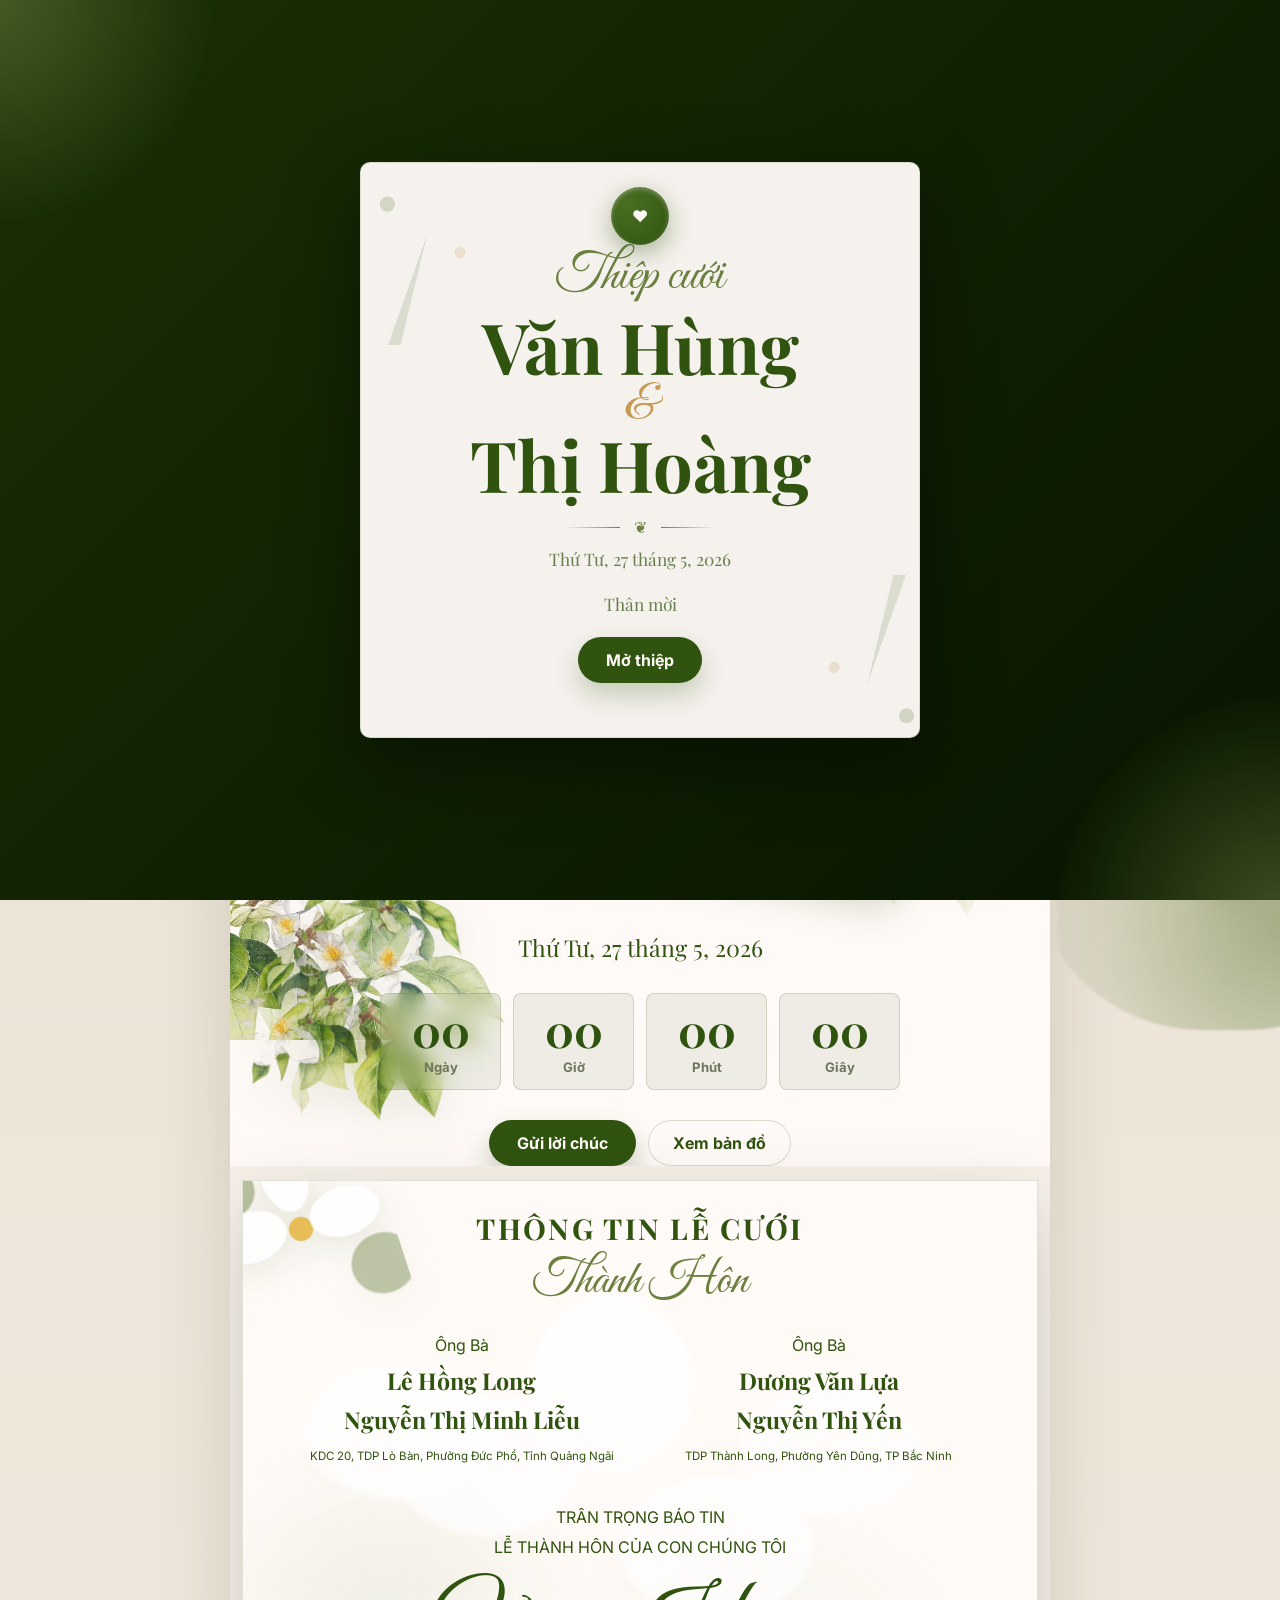
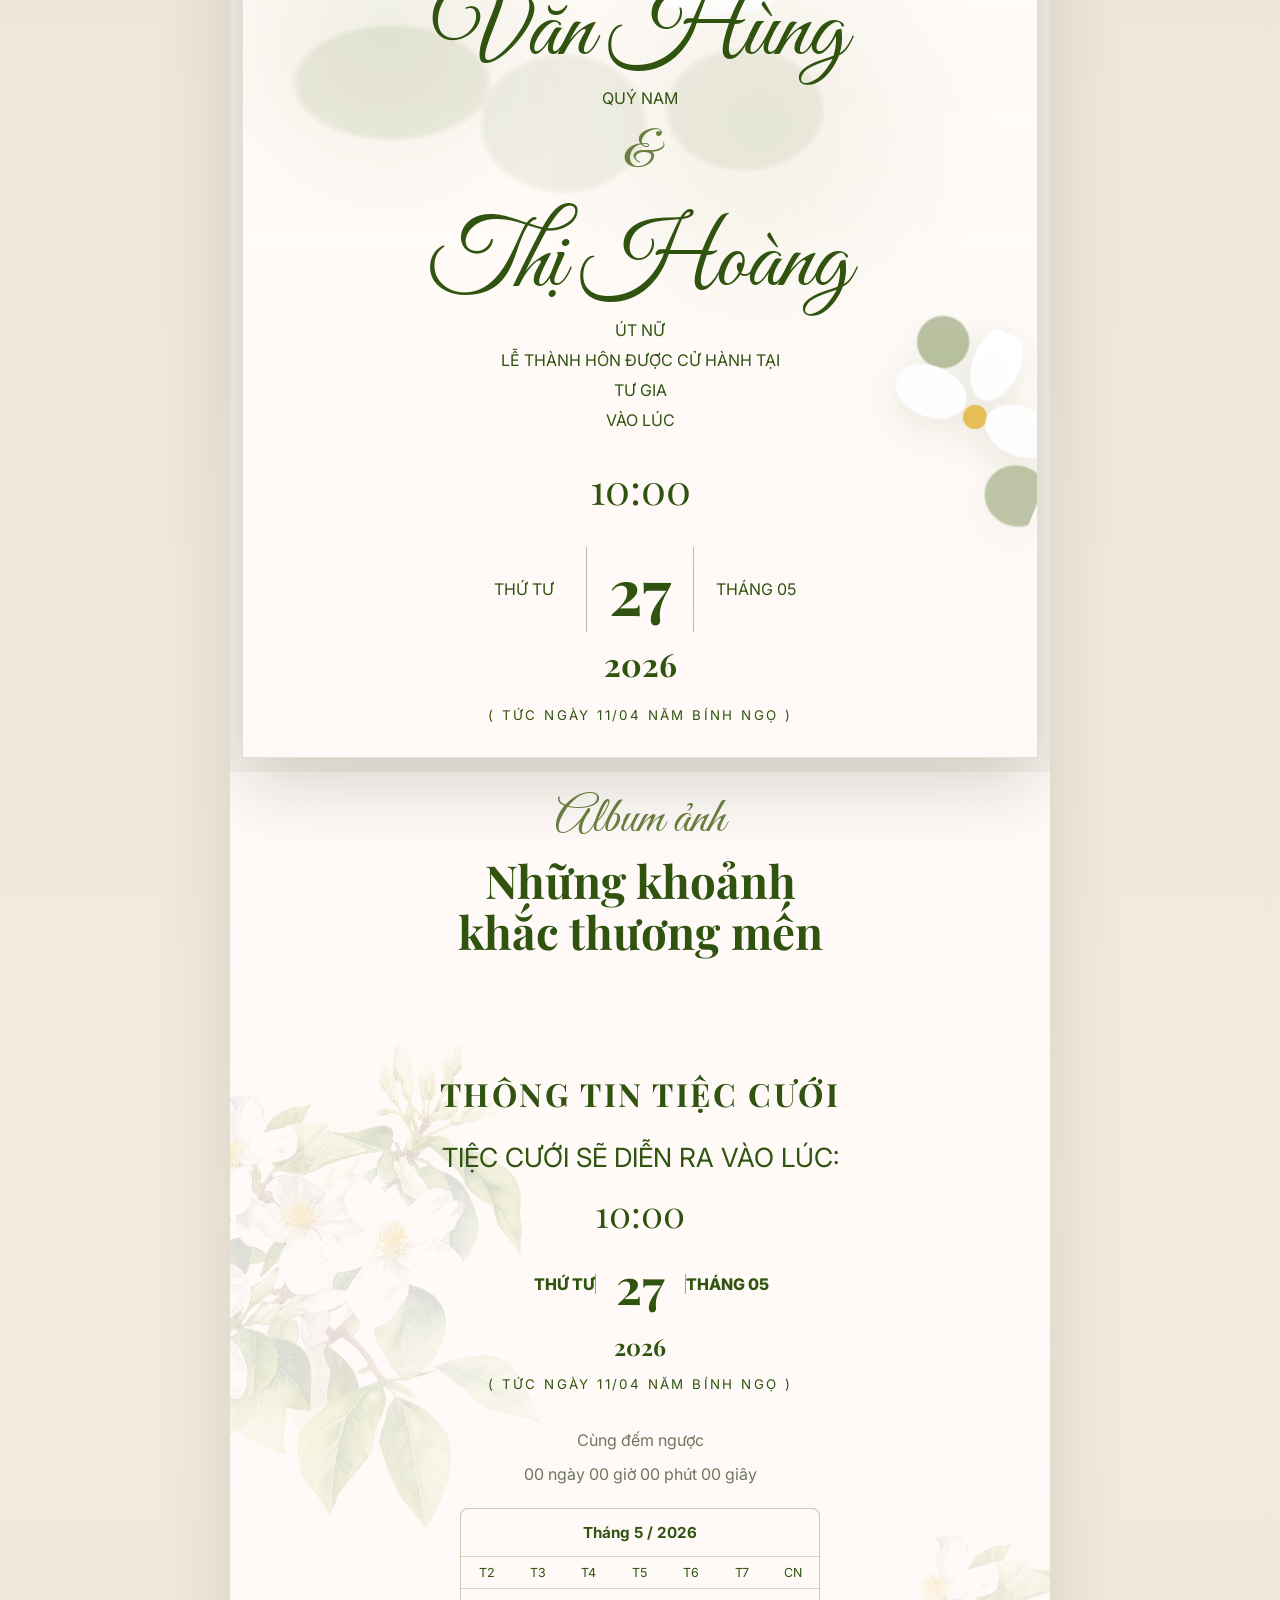
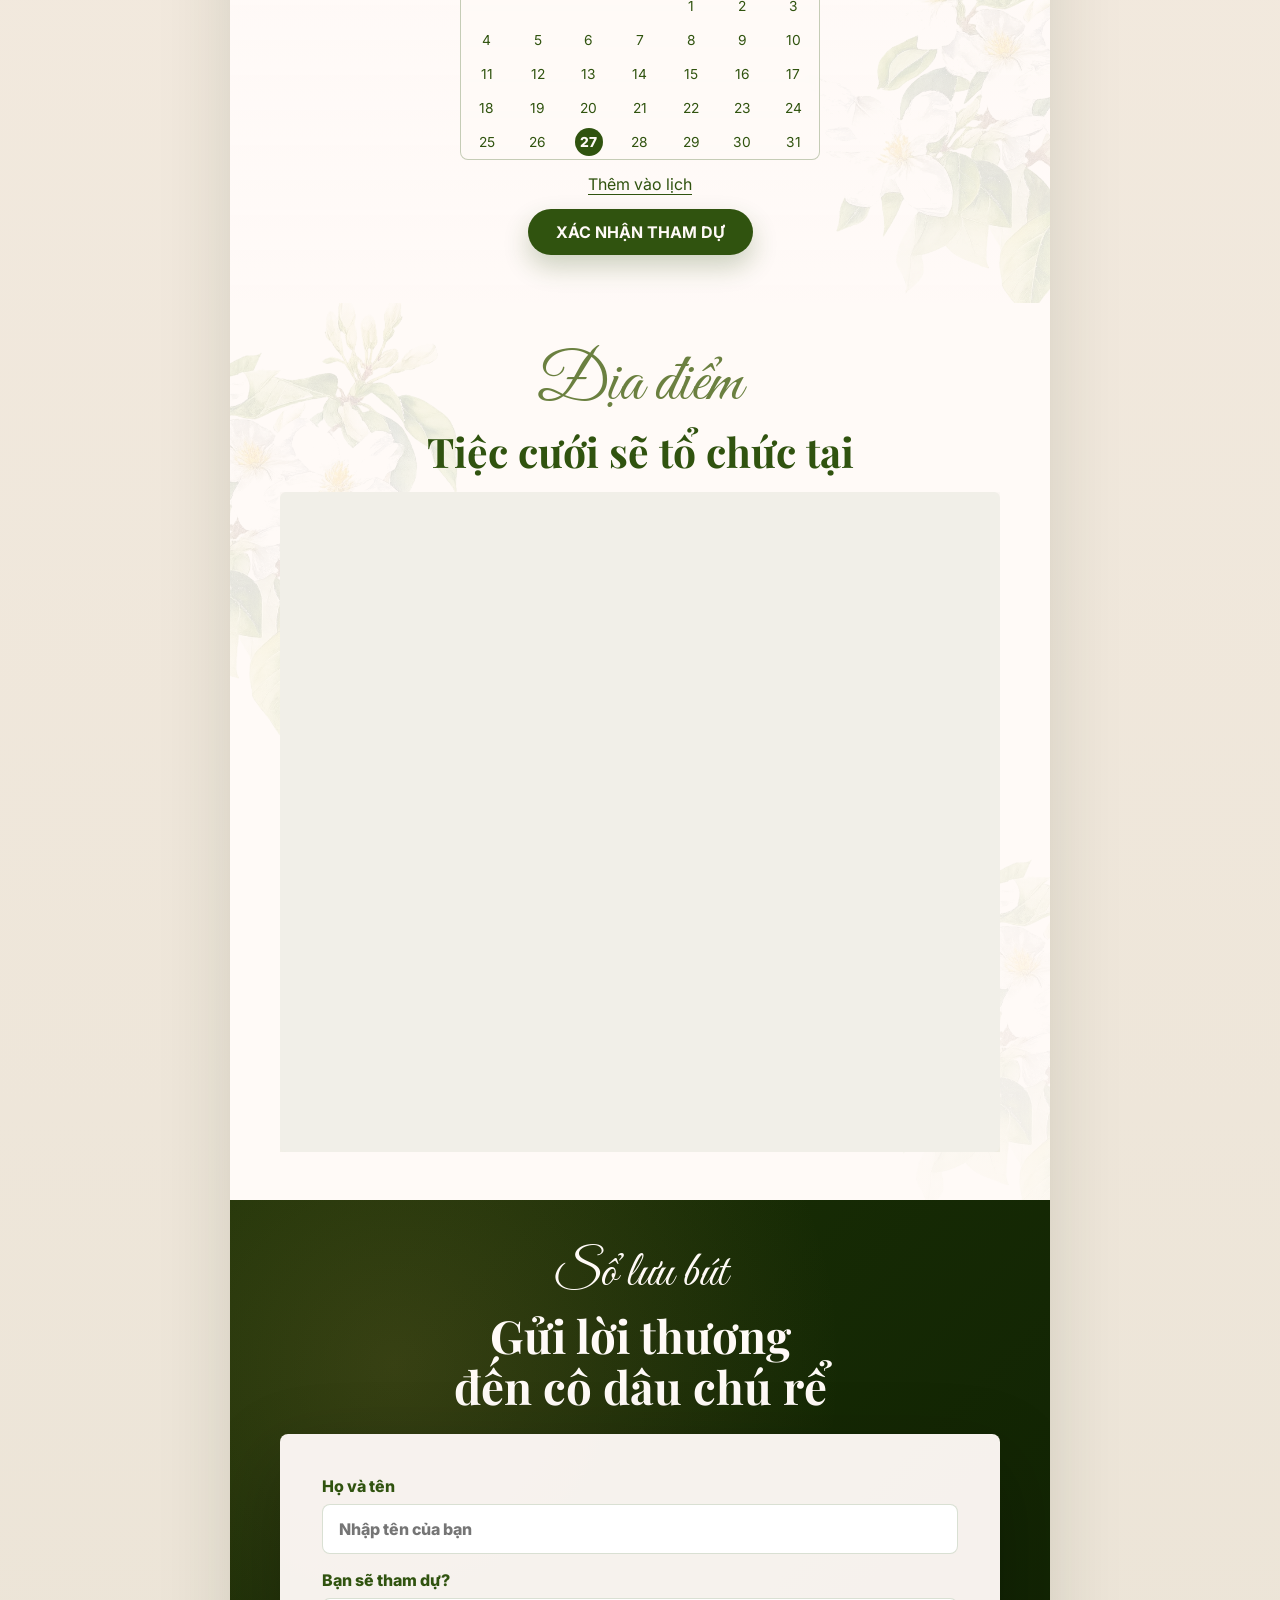
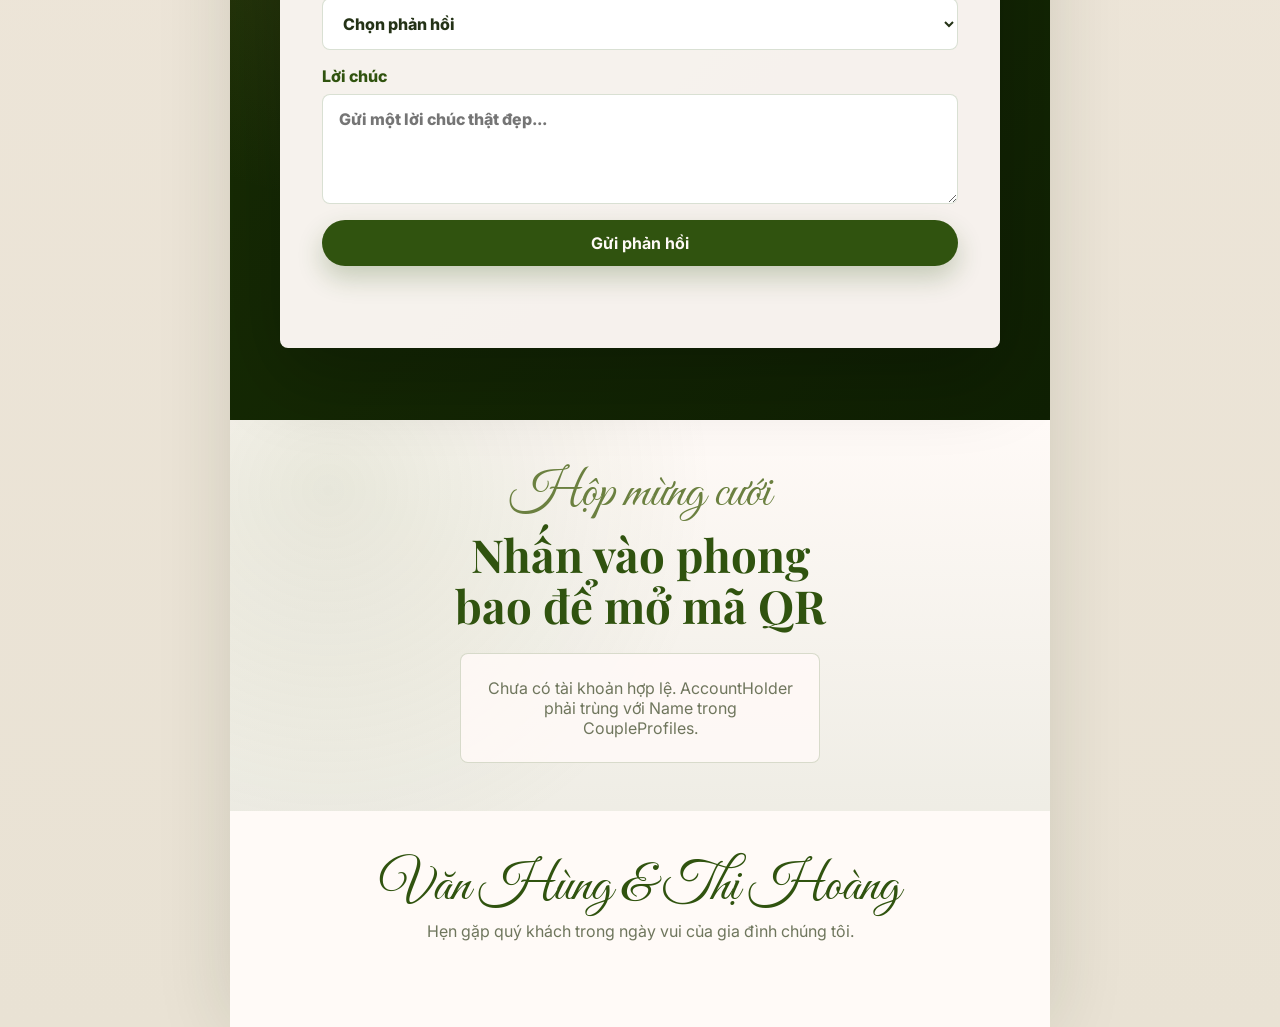
==== docs/index.html @ 4867ebd5 "Automate GitHub Pages export on Release build" ====
﻿<!DOCTYPE html>
<html lang="vi">
<head>
    <meta charset="utf-8" />
    <meta name="viewport" content="width=device-width, initial-scale=1.0" />
    <meta name="theme-color" content="#30530f" />
    <title>Thi&#x1EC7;p c&#x1B0;&#x1EDB;i V&#x103;n H&#xF9;ng &amp; Th&#x1ECB; Ho&#xE0;ng</title>
    <link rel="icon" type="image/svg+xml" href="./favicon.svg" />
    <link rel="shortcut icon" href="./favicon.ico" />
    <link rel="preconnect" href="https://images.unsplash.com" />
    <link rel="preconnect" href="https://img.vietqr.io" />
    <link rel="preconnect" href="https://fonts.googleapis.com" />
    <link rel="preconnect" href="https://fonts.gstatic.com" crossorigin />
    <link href="https://fonts.googleapis.com/css2?family=Great+Vibes&family=Playfair+Display:wght@500;600;700&family=Inter:wght@400;500;600;700&display=swap" rel="stylesheet" />
    <link rel="stylesheet" href="./css/site.css" />
</head>
<body>
    
<div class="invite-shell"
     data-wedding-date="2026-05-27T10:00:00.0000000"
     data-auto-scroll-speed="145"
     data-auto-scroll-delay="400">
    <audio id="weddingAudio" src="./media/my-love.mp3" preload="auto" loop></audio>

    <div class="opening-screen" id="openingScreen" aria-label="Màn mở thiệp">
        <div class="leaf leaf-one"></div>
        <div class="leaf leaf-two"></div>
        <article class="envelope" aria-label="Phong bì thiệp cưới">
            <div class="seal" aria-hidden="true">❤</div>
            <div class="envelope-corner top-left"></div>
            <div class="envelope-corner bottom-right"></div>
            <p class="script-label">Thiệp cưới</p>
            <h1>
V&#x103;n H&#xF9;ng                        <span>&</span>
Th&#x1ECB; Ho&#xE0;ng            </h1>
            <div class="ornament" aria-hidden="true"><span></span>❦<span></span></div>
            <p class="date-line">Th&#x1EE9; T&#x1B0;, 27 th&#xE1;ng 5, 2026</p>
            <p class="invite-note">Thân mời</p>
            <button class="primary-button open-button" id="openInvite" type="button">Mở thiệp</button>
        </article>
    </div>

    <button class="music-button" id="musicButton" type="button" aria-label="Bật hoặc tắt nhạc nền">
        <span class="music-icon">♪</span>
    </button>

    <nav class="floating-nav" aria-label="Điều hướng thiệp cưới">
        <a href="#home">Trang chủ</a>
        <a href="#events">Lễ cưới</a>
        <a href="#gallery">Album</a>
        <a href="#party">Tiệc cưới</a>
        <a href="#map">Địa điểm</a>
        <a href="#rsvp">Sổ lưu bút</a>
        <a href="#gift">Hộp mừng cưới</a>
    </nav>

    <main id="home">
        <section class="hero-section collage-hero">
            <div class="collage-flower collage-top" aria-hidden="true"></div>
            <div class="collage-flower collage-bottom" aria-hidden="true"></div>
            <div class="collage-band" aria-hidden="true"></div>
            <div class="collage-stage">
                <figure class="collage-photo bride-photo">
                    <img src="./images/trang-dau/chu-re.jpg" alt="Ảnh V&#x103;n H&#xF9;ng" />
                </figure>
                <div class="collage-name bride-name">
                    <span>QU&#xDD; NAM</span>
                    <strong>V&#x103;n H&#xF9;ng</strong>
                </div>
                <div class="collage-name groom-name">
                    <span>&#xDA;T N&#x1EEE;</span>
                    <strong>Th&#x1ECB; Ho&#xE0;ng</strong>
                </div>
                <figure class="collage-photo groom-photo">
                    <img src="./images/trang-dau/co-dau.jpg" alt="Ảnh Th&#x1ECB; Ho&#xE0;ng" />
                </figure>
            </div>
            <div class="hero-content collage-actions">
                <p class="hero-date">Th&#x1EE9; T&#x1B0;, 27 th&#xE1;ng 5, 2026</p>
                <div class="countdown" aria-label="Đếm ngược tới ngày cưới">
                    <div><strong id="days">00</strong><span>Ngày</span></div>
                    <div><strong id="hours">00</strong><span>Giờ</span></div>
                    <div><strong id="minutes">00</strong><span>Phút</span></div>
                    <div><strong id="seconds">00</strong><span>Giây</span></div>
                </div>
                <div class="hero-actions">
                    <a class="primary-button" href="#rsvp">Gửi lời chúc</a>
                    <a class="secondary-button light-button" href="#map">Xem bản đồ</a>
                </div>
            </div>
        </section>

        <section class="events-section" id="events">
            <article class="wedding-notice">
                <div class="notice-flower notice-flower-left" aria-hidden="true"></div>
                <div class="notice-flower notice-flower-right" aria-hidden="true"></div>
                <h2>THÔNG TIN LỄ CƯỚI</h2>
                <p class="notice-type">Th&#xE0;nh H&#xF4;n</p>
                <div class="notice-parents">
                        <div>
                            <p>Ông Bà</p>
                            <strong>L&#xEA; H&#x1ED3;ng Long</strong>
                            <strong>Nguy&#x1EC5;n Th&#x1ECB; Minh Li&#x1EC5;u</strong>
                            <small>KDC 20, TDP L&#xF2; B&#xE0;n, Ph&#x1B0;&#x1EDD;ng &#x110;&#x1EE9;c Ph&#x1ED5;, T&#x1EC9;nh Qu&#x1EA3;ng Ng&#xE3;i</small>
                        </div>
                        <div>
                            <p>Ông Bà</p>
                            <strong>D&#x1B0;&#x1A1;ng V&#x103;n L&#x1EF1;a</strong>
                            <strong>Nguy&#x1EC5;n Th&#x1ECB; Y&#x1EBF;n</strong>
                            <small>TDP Th&#xE0;nh Long, Ph&#x1B0;&#x1EDD;ng Y&#xEA;n D&#x169;ng, TP B&#x1EAF;c Ninh</small>
                        </div>
                </div>
                <div class="notice-center">
                    <p>TRÂN TRỌNG BÁO TIN</p>
                    <p>L&#x1EC4; TH&#xC0;NH H&#xD4;N C&#x1EE6;A CON CH&#xDA;NG T&#xD4;I</p>
                        <h3>V&#x103;n H&#xF9;ng</h3>
                        <span>QU&#xDD; NAM</span>
                            <em>&</em>
                        <h3>Th&#x1ECB; Ho&#xE0;ng</h3>
                        <span>&#xDA;T N&#x1EEE;</span>
                    <p>L&#x1EC4; TH&#xC0;NH H&#xD4;N &#x110;&#x1AF;&#x1EE2;C C&#x1EEC; H&#xC0;NH T&#x1EA0;I</p>
                    <p>T&#x1AF; GIA</p>
                    <p>VÀO LÚC</p>
                    <time>10:00</time>
                    <div class="notice-date">
                        <span>TH&#x1EE8; T&#x1AF;</span>
                        <strong>27</strong>
                        <span>THÁNG 05</span>
                    </div>
                    <b>2026</b>
                    <small>( T&#x1EE8;C NG&#xC0;Y 11/04 N&#x102;M B&#xCD;NH NG&#x1ECC; )</small>
                </div>
            </article>
        </section>

        <section class="gallery-section" id="gallery">
            <div class="section-heading">
                <p class="script-label">Album ảnh</p>
                <h2>Những khoảnh khắc thương mến</h2>
            </div>
            <div class="gallery-grid">
            </div>
        </section>

        <section class="party-section" id="party">
            <div class="party-card">
                <h2>THÔNG TIN TIỆC CƯỚI</h2>
                <p class="party-lead">TIỆC CƯỚI SẼ DIỄN RA VÀO LÚC:</p>
                <time class="party-time">10:00</time>
                <div class="party-date">
                    <span>TH&#x1EE8; T&#x1AF;</span>
                    <strong>27</strong>
                    <span>THÁNG 05</span>
                </div>
                <b>2026</b>
                <small>( T&#x1EE8;C NG&#xC0;Y 11/04 N&#x102;M B&#xCD;NH NG&#x1ECC; )</small>
                <div class="party-times">
                </div>
                <p class="countdown-label">Cùng đếm ngược</p>
                <p class="countdown-line"><span id="partyDays">00</span> ngày <span id="partyHours">00</span> giờ <span id="partyMinutes">00</span> phút <span id="partySeconds">00</span> giây</p>
                <div class="mini-calendar" aria-label="Lịch tháng 5 năm 2026">
                    <strong>Tháng 5 / 2026</strong>
                    <div class="calendar-weekdays">
                        <span>T2</span><span>T3</span><span>T4</span><span>T5</span><span>T6</span><span>T7</span><span>CN</span>
                    </div>
                    <div class="calendar-days">
                            <span></span>
                            <span></span>
                            <span></span>
                            <span></span>
                            <span class="">1</span>
                            <span class="">2</span>
                            <span class="">3</span>
                            <span class="">4</span>
                            <span class="">5</span>
                            <span class="">6</span>
                            <span class="">7</span>
                            <span class="">8</span>
                            <span class="">9</span>
                            <span class="">10</span>
                            <span class="">11</span>
                            <span class="">12</span>
                            <span class="">13</span>
                            <span class="">14</span>
                            <span class="">15</span>
                            <span class="">16</span>
                            <span class="">17</span>
                            <span class="">18</span>
                            <span class="">19</span>
                            <span class="">20</span>
                            <span class="">21</span>
                            <span class="">22</span>
                            <span class="">23</span>
                            <span class="">24</span>
                            <span class="">25</span>
                            <span class="">26</span>
                            <span class="is-wedding-day">27</span>
                            <span class="">28</span>
                            <span class="">29</span>
                            <span class="">30</span>
                            <span class="">31</span>
                    </div>
                </div>
                <a class="calendar-link" href="#rsvp">Thêm vào lịch</a>
                <a class="primary-button" href="#rsvp">XÁC NHẬN THAM DỰ</a>
            </div>
        </section>

        <section class="map-section" id="map">
            <div class="section-heading">
                <p class="script-label">Địa điểm</p>
                <h2>Tiệc cưới sẽ tổ chức tại</h2>
            </div>
            <div class="map-card">
                <div class="map-frame">
                    <iframe id="googleMapFrame" src="https://maps.google.com/maps?hl=vi&amp;q=T%C6%B0%20gia%20hai%20h%E1%BB%8D%2C%206%20%C4%90.%20B%E1%BB%9D%20Ru%E1%BB%99ng%2C%20%C4%90%E1%BB%A9c%20Ph%E1%BB%95%2C%20Qu%E1%BA%A3ng%20Ng%C3%A3i%2C%20Vi%E1%BB%87t%20Nam&amp;z=16&amp;ie=UTF8&amp;iwloc=B&amp;output=embed" title="Google Map đến 6 &#x110;. B&#x1EDD; Ru&#x1ED9;ng, &#x110;&#x1EE9;c Ph&#x1ED5;, Qu&#x1EA3;ng Ng&#xE3;i, Vi&#x1EC7;t Nam" loading="lazy" referrerpolicy="no-referrer-when-downgrade" allowfullscreen></iframe>
                </div>
                <div class="map-info">
                    <p class="map-venue">T&#x1B0; gia hai h&#x1ECD;</p>
                    <p>6 &#x110;. B&#x1EDD; Ru&#x1ED9;ng, &#x110;&#x1EE9;c Ph&#x1ED5;, Qu&#x1EA3;ng Ng&#xE3;i, Vi&#x1EC7;t Nam</p>
                </div>
            </div>
        </section>

        <section class="rsvp-section" id="rsvp">
            <div class="section-heading">
                <p class="script-label">Sổ lưu bút</p>
                <h2>Gửi lời thương đến cô dâu chú rể</h2>
            </div>
            <form class="rsvp-form" id="rsvpForm" method="post" action="/?handler=SubmitRsvp">
                <label class="rsvp-honeypot" aria-hidden="true">
                    Để trống
                    <input name="website" type="text" tabindex="-1" autocomplete="off" />
                </label>
                <label>
                    Họ và tên
                    <input name="guest" type="text" placeholder="Nhập tên của bạn" maxlength="120" required />
                </label>
                <label>
                    Bạn sẽ tham dự?
                    <select name="attending" required>
                        <option value="">Chọn phản hồi</option>
                        <option>Có, tôi sẽ đến chung vui</option>
                        <option>Rất tiếc, tôi chưa thể tham dự</option>
                    </select>
                </label>
                <label>
                    Lời chúc
                    <textarea name="message" rows="4" maxlength="2000" placeholder="Gửi một lời chúc thật đẹp..." required></textarea>
                </label>
                <button class="primary-button" type="submit">Gửi phản hồi</button>
                <p class="form-status" id="formStatus" role="status"></p>
            <input name="__RequestVerificationToken" type="hidden" value="CfDJ8PxqZvun6WBMiqeOYggTH4MlTrXjsUscKwSYfEmAf75Rl8zG9se3UrG9iC7cJ02k_e5hFMCZSkz1moc-zbJ3cauqhCgKAQSkpuvb7cuIFsgzIvg5oF34SsySsjb2oJqlZqZTZIKzOPMsRKiG6XA6EB8" /></form>
            <div class="wish-list">
            </div>
        </section>

        <section class="gift-section" id="gift">
            <div class="section-heading">
                <p class="script-label">Hộp mừng cưới</p>
                <h2>Nhấn vào phong bao để mở mã QR</h2>
            </div>
            <div class="gift-envelope-grid">
                    <p class="gift-empty">Chưa có tài khoản hợp lệ. AccountHolder phải trùng với Name trong CoupleProfiles.</p>
            </div>
        </section>
    </main>

    <footer class="site-footer">
        <p>V&#x103;n H&#xF9;ng &amp; Th&#x1ECB; Ho&#xE0;ng</p>
        <span>Hẹn gặp quý khách trong ngày vui của gia đình chúng tôi.</span>
    </footer>

    <dialog class="photo-dialog" id="photoDialog">
        <button class="dialog-close" type="button" data-close-photo aria-label="Đóng">×</button>
        <img id="photoDialogImage" alt="Ảnh cưới phóng to" />
    </dialog>

</div>

    <script src="./js/rsvp-config.js"></script>
    <script src="./js/site.js"></script>
    
</body>
</html>
---- docs/css/site.css ----
﻿:root {
  --forest: #30530f;
  --moss: #6b8040;
  --deep: #0f2003;
  --paper: #fffaf7;
  --paper-soft: #f8efe7;
  --ink: #243216;
  --muted: #6f765d;
  --gold: #c69b55;
  --line: rgba(48, 83, 15, 0.18);
  --shadow: 0 24px 70px rgba(15, 32, 3, 0.18);
  --section-width: 820px;
}

* {
  box-sizing: border-box;
}

html {
  scroll-behavior: smooth;
}

html.auto-scrolling {
  scroll-behavior: auto;
}

body {
  margin: 0;
  overflow-x: hidden;
  color: var(--ink);
  background:
    radial-gradient(circle at top left, rgba(198, 155, 85, 0.12), transparent 28rem),
    linear-gradient(180deg, #e9e2d4 0%, #f3eadf 48%, #e9e2d4 100%);
  font-family: "Inter", Arial, sans-serif;
}

body.no-scroll {
  overflow: hidden;
}

img {
  display: block;
  max-width: 100%;
}

a {
  color: inherit;
  text-decoration: none;
}

button,
input,
select,
textarea {
  font: inherit;
}

.invite-shell {
  width: min(820px, 100%);
  min-height: 100vh;
  margin: 0 auto;
  overflow: hidden;
  background: var(--paper);
  box-shadow: 0 0 70px rgba(36, 50, 22, 0.14);
}

.opening-screen {
  position: fixed;
  inset: 0;
  z-index: 50;
  display: grid;
  place-items: center;
  padding: 24px;
  background: linear-gradient(135deg, #1a3005, #0f2003 54%, #081500);
  transition: opacity 0.7s ease, visibility 0.7s ease;
}

.opening-screen.is-hidden {
  visibility: hidden;
  opacity: 0;
  pointer-events: none;
}

.leaf {
  position: absolute;
  width: 360px;
  height: 360px;
  border-radius: 45% 55% 60% 40%;
  background: radial-gradient(circle at 30% 30%, rgba(107, 128, 64, 0.55), rgba(48, 83, 15, 0.06) 62%, transparent 64%);
  filter: blur(1px);
}

.leaf-one {
  top: -110px;
  left: -120px;
}

.leaf-two {
  right: -110px;
  bottom: -130px;
  rotate: 180deg;
}

.envelope {
  position: relative;
  width: min(560px, 92vw);
  padding: 88px 34px 54px;
  overflow: hidden;
  text-align: center;
  background: rgba(255, 250, 247, 0.96);
  border: 1px solid rgba(107, 128, 64, 0.2);
  border-radius: 10px;
  box-shadow: 0 26px 76px rgba(0, 0, 0, 0.42);
}

.seal {
  position: absolute;
  top: 24px;
  left: 50%;
  z-index: 2;
  display: grid;
  width: 58px;
  height: 58px;
  place-items: center;
  color: var(--paper);
  background: radial-gradient(circle at 30% 30%, #496f22, var(--forest));
  border-radius: 50%;
  box-shadow: 0 8px 24px rgba(48, 83, 15, 0.38), inset 0 2px 5px rgba(255, 255, 255, 0.32);
  translate: -50% 0;
  animation: sealPulse 2.4s ease-in-out infinite;
}

.envelope-corner {
  position: absolute;
  width: 220px;
  height: 220px;
  pointer-events: none;
  background:
    radial-gradient(circle at 32% 36%, rgba(107, 128, 64, 0.32) 0 7px, transparent 8px),
    radial-gradient(circle at 65% 58%, rgba(198, 155, 85, 0.28) 0 5px, transparent 6px),
    conic-gradient(from 145deg, transparent 0 48deg, rgba(48, 83, 15, 0.18) 49deg 54deg, transparent 55deg);
  opacity: 0.75;
}

.top-left {
  top: -38px;
  left: -44px;
}

.bottom-right {
  right: -58px;
  bottom: -58px;
  rotate: 180deg;
}

.script-label {
  margin: 0 0 10px;
  color: var(--moss);
  font-family: "Great Vibes", cursive;
  font-size: clamp(2rem, 6vw, 3.2rem);
  line-height: 1;
}

.envelope h1,
.hero-content h2,
.section-heading h2 {
  margin: 0;
  color: var(--forest);
  font-family: "Playfair Display", Georgia, serif;
  font-weight: 700;
  letter-spacing: 0;
}

.envelope h1 {
  font-size: clamp(2.35rem, 8vw, 4.4rem);
  line-height: 0.98;
}

.envelope h1 span,
.hero-content h2 span {
  display: block;
  color: var(--gold);
  font-family: "Great Vibes", cursive;
  font-size: 0.72em;
  font-weight: 400;
}

.ornament {
  display: flex;
  align-items: center;
  justify-content: center;
  gap: 14px;
  margin: 18px 0 10px;
  color: var(--moss);
}

.ornament span {
  width: 54px;
  height: 1px;
  background: linear-gradient(90deg, transparent, currentColor);
}

.ornament span:last-child {
  background: linear-gradient(90deg, currentColor, transparent);
}

.date-line,
.invite-note {
  margin: 0;
  color: rgba(48, 83, 15, 0.72);
  font-family: "Playfair Display", Georgia, serif;
  font-size: 1.08rem;
}

.invite-note {
  margin: 22px 0;
}

.primary-button,
.secondary-button {
  display: inline-flex;
  min-height: 46px;
  align-items: center;
  justify-content: center;
  border: 0;
  border-radius: 999px;
  cursor: pointer;
  font-weight: 700;
  transition: transform 0.2s ease, box-shadow 0.2s ease, background 0.2s ease;
}

.primary-button {
  padding: 0 28px;
  color: var(--paper);
  background: var(--forest);
  box-shadow: 0 12px 26px rgba(48, 83, 15, 0.24);
}

.secondary-button {
  padding: 0 24px;
  color: var(--forest);
  background: transparent;
  border: 1px solid var(--line);
}

.primary-button:hover,
.secondary-button:hover {
  transform: translateY(-2px);
}

.floating-nav {
  position: fixed;
  top: 18px;
  left: 50%;
  z-index: 20;
  display: flex;
  gap: 6px;
  padding: 8px;
  background: rgba(255, 250, 247, 0.78);
  border: 1px solid rgba(48, 83, 15, 0.14);
  border-radius: 999px;
  box-shadow: 0 14px 38px rgba(36, 50, 22, 0.12);
  backdrop-filter: blur(18px);
  opacity: 0;
  pointer-events: none;
  translate: -50% 0;
  transform: translateY(-12px);
  transition: opacity 0.25s ease, transform 0.25s ease;
}

body.nav-visible .floating-nav {
  opacity: 1;
  pointer-events: auto;
  transform: translateY(0);
}

.floating-nav a {
  padding: 10px 14px;
  color: var(--forest);
  border-radius: 999px;
  font-size: 0.9rem;
  font-weight: 700;
  white-space: nowrap;
}

.floating-nav a:hover {
  background: rgba(107, 128, 64, 0.12);
}

.music-button {
  position: fixed;
  right: 18px;
  bottom: 18px;
  z-index: 25;
  display: grid;
  width: 52px;
  height: 52px;
  place-items: center;
  color: var(--paper);
  background: var(--forest);
  border: 0;
  border-radius: 50%;
  box-shadow: 0 14px 34px rgba(48, 83, 15, 0.28);
  cursor: pointer;
}

.music-button.is-playing {
  animation: rotateMusic 6s linear infinite;
}

.music-button.missing-audio {
  background: #7f341d;
}

.hero-section {
  position: relative;
  display: grid;
  min-height: 100vh;
  place-items: center;
  padding: 112px 22px 78px;
  isolation: isolate;
}

.hero-image {
  position: absolute;
  inset: 0;
  z-index: -2;
  background-position: center;
  background-size: cover;
}

.hero-section::after {
  position: absolute;
  inset: 0;
  z-index: -1;
  content: "";
  background:
    linear-gradient(90deg, rgba(8, 21, 0, 0.76), rgba(8, 21, 0, 0.34), rgba(255, 250, 247, 0.1)),
    linear-gradient(0deg, rgba(15, 32, 3, 0.42), transparent 48%);
}

.hero-content {
  justify-self: stretch;
  width: 100%;
  max-width: 680px;
  margin-right: auto;
  color: var(--paper);
}

.hero-content .script-label,
.hero-content h2,
.hero-date {
  color: var(--paper);
}

.hero-content h2 {
  font-size: clamp(3.2rem, 11vw, 7rem);
  line-height: 0.93;
  text-shadow: 0 10px 34px rgba(0, 0, 0, 0.28);
}

.hero-date {
  margin: 22px 0 0;
  font-family: "Playfair Display", Georgia, serif;
  font-size: clamp(1.1rem, 3vw, 1.45rem);
}

.family-row {
  display: grid;
  grid-template-columns: repeat(2, minmax(0, 1fr));
  gap: 12px;
  width: min(520px, 100%);
  margin-top: 24px;
}

.family-row div {
  padding: 12px 14px;
  background: rgba(255, 250, 247, 0.12);
  border: 1px solid rgba(255, 250, 247, 0.28);
  border-radius: 8px;
  backdrop-filter: blur(10px);
}

.family-row strong,
.family-row span {
  display: block;
}

.family-row strong {
  color: var(--paper);
  font-family: "Playfair Display", Georgia, serif;
  font-size: 1.1rem;
}

.family-row span {
  margin-top: 4px;
  color: rgba(255, 250, 247, 0.78);
  font-size: 0.86rem;
  line-height: 1.4;
}

.countdown {
  display: grid;
  grid-template-columns: repeat(4, minmax(0, 1fr));
  gap: 12px;
  width: 100%;
  max-width: 520px;
  margin: 30px 0;
}

.countdown div {
  padding: 14px 10px;
  text-align: center;
  background: rgba(255, 250, 247, 0.14);
  border: 1px solid rgba(255, 250, 247, 0.28);
  border-radius: 8px;
  backdrop-filter: blur(10px);
}

.countdown strong {
  display: block;
  color: #fff;
  font-family: "Playfair Display", Georgia, serif;
  font-size: clamp(1.8rem, 5vw, 2.8rem);
  line-height: 1;
}

.countdown span {
  display: block;
  margin-top: 6px;
  color: rgba(255, 250, 247, 0.78);
  font-size: 0.82rem;
  font-weight: 700;
}

.hero-actions {
  display: flex;
  flex-wrap: wrap;
  gap: 12px;
}

.light-button {
  color: var(--paper);
  border-color: rgba(255, 250, 247, 0.46);
  background: rgba(255, 250, 247, 0.12);
  backdrop-filter: blur(10px);
}

.collage-hero {
  position: relative;
  display: block;
  min-height: 100vh;
  padding: 0 0 42px;
  overflow: hidden;
  background: var(--paper);
}

.collage-hero::after,
.collage-hero .hero-image {
  display: none;
}

.collage-stage {
  position: relative;
  width: min(var(--section-width), 100%);
  min-height: 1040px;
  margin: 0 auto;
  overflow: hidden;
  background:
    url("../images/trang-dau/hoa-nen.png") top -24px center / 760px auto no-repeat,
    url("../images/trang-dau/hoa-nen.png") left -210px bottom -120px / 540px auto no-repeat,
    url("../images/trang-dau/hoa-nen.png") right -260px bottom 130px / 520px auto no-repeat,
    linear-gradient(180deg, rgba(255, 250, 247, 0.95), rgba(255, 250, 247, 0.98));
}

.collage-band {
  position: absolute;
  right: 0;
  left: 0;
  top: 47%;
  z-index: 0;
  height: 135px;
  background: rgba(48, 83, 15, 0.9);
}

.collage-flower {
  position: absolute;
  z-index: 1;
  pointer-events: none;
  background: url("../images/trang-dau/hoa-nen.png") center / contain no-repeat;
  filter: drop-shadow(0 14px 20px rgba(48, 83, 15, 0.12));
}

.collage-top {
  top: -125px;
  left: 46%;
  width: 690px;
  height: 410px;
  transform: translateX(-9%) rotate(4deg);
}

.collage-bottom {
  bottom: 14px;
  left: -94px;
  width: 430px;
  height: 320px;
  transform: rotate(-10deg);
}

.collage-stage::before,
.collage-stage::after {
  position: absolute;
  z-index: 0;
  content: "";
  pointer-events: none;
  opacity: 0.16;
  background: url("../images/trang-dau/hoa-nen.png") center / contain no-repeat;
}

.collage-stage::before {
  top: 105px;
  left: -80px;
  width: 520px;
  height: 420px;
}

.collage-stage::after {
  right: -96px;
  bottom: 95px;
  width: 520px;
  height: 430px;
}

.collage-photo {
  position: absolute;
  z-index: 2;
  margin: 0;
  padding: 8px;
  background: #b9997f;
  box-shadow: 0 18px 40px rgba(48, 83, 15, 0.24);
}

.collage-photo img {
  width: 100%;
  height: 100%;
  object-fit: cover;
}

.bride-photo {
  top: 260px;
  left: 205px;
  width: 250px;
  height: 340px;
  transform: rotate(-16deg);
}

.groom-photo {
  right: 205px;
  bottom: 188px;
  width: 250px;
  height: 340px;
  transform: rotate(11deg);
}

.collage-name {
  position: absolute;
  z-index: 3;
  padding: 10px 14px 12px;
  color: var(--forest);
  background: rgba(255, 250, 247, 0.72);
  border: 1px solid rgba(255, 250, 247, 0.8);
  border-radius: 8px;
  box-shadow: 0 14px 32px rgba(48, 83, 15, 0.14);
  backdrop-filter: blur(4px);
}

.collage-name span {
  display: block;
  margin-bottom: 8px;
  color: var(--ink);
  font-size: 0.95rem;
  letter-spacing: 0.08em;
  text-transform: capitalize;
}

.collage-name strong {
  display: block;
  font-family: "Great Vibes", cursive;
  font-size: clamp(2.1rem, 6vw, 3.1rem);
  font-weight: 400;
  line-height: 1;
  text-shadow: 0 2px 0 rgba(255, 250, 247, 0.92), 0 10px 22px rgba(48, 83, 15, 0.26);
}

.bride-name {
  top: 372px;
  right: 140px;
}

.groom-name {
  left: 198px;
  bottom: 340px;
  text-align: right;
}

.collage-actions {
  position: relative;
  z-index: 4;
  max-width: 560px;
  margin: -130px auto 0;
  padding: 0 18px;
  text-align: center;
}

.collage-actions .hero-date {
  color: var(--forest);
}

.collage-actions .countdown {
  margin-right: auto;
  margin-left: auto;
}

.collage-actions .countdown div {
  background: rgba(48, 83, 15, 0.08);
  border-color: rgba(48, 83, 15, 0.16);
}

.collage-actions .countdown strong {
  color: var(--forest);
}

.collage-actions .countdown span {
  color: var(--muted);
}

.collage-actions .hero-actions {
  justify-content: center;
}

.collage-actions .light-button {
  color: var(--forest);
  border-color: var(--line);
  background: rgba(255, 250, 247, 0.76);
}

section {
  padding: 82px max(18px, calc((100vw - var(--section-width)) / 2));
}

.section-heading {
  width: min(var(--section-width), 100%);
  margin: 0 auto 42px;
  padding: 0 8px;
  text-align: center;
}

.section-heading h2 {
  max-width: 100%;
  font-size: clamp(1.85rem, 4vw, 2.65rem);
  line-height: 1.12;
  overflow-wrap: normal;
  text-wrap: balance;
}

.intro-grid,
.timeline,
.gallery-grid,
.rsvp-form,
.map-card,
.couple-grid,
.event-grid,
.wish-list {
  width: min(var(--section-width), 100%);
  margin: 0 auto;
}

.intro-grid {
  display: grid;
  grid-template-columns: minmax(280px, 0.88fr) minmax(300px, 1.12fr);
  gap: 34px;
  align-items: center;
}

.portrait-card {
  position: relative;
  margin: 0;
  padding: 16px;
  background: var(--paper);
  border: 1px solid var(--line);
  border-radius: 8px;
  box-shadow: var(--shadow);
}

.portrait-card::before {
  position: absolute;
  inset: -16px auto auto -16px;
  width: 140px;
  height: 140px;
  content: "";
  border-top: 2px solid var(--gold);
  border-left: 2px solid var(--gold);
}

.portrait-card img {
  width: 100%;
  aspect-ratio: 4 / 5;
  object-fit: cover;
  border-radius: 6px;
}

.invitation-card {
  padding: clamp(28px, 5vw, 52px);
  background: rgba(255, 250, 247, 0.8);
  border: 1px solid var(--line);
  border-radius: 8px;
  box-shadow: var(--shadow);
}

.family-card-grid {
  display: grid;
  grid-template-columns: repeat(2, minmax(0, 1fr));
  gap: 12px;
  margin-bottom: 24px;
}

.family-card-grid div {
  padding: 16px;
  background: rgba(48, 83, 15, 0.06);
  border: 1px solid var(--line);
  border-radius: 8px;
}

.family-card-grid span {
  display: block;
  color: var(--moss);
  font-size: 0.82rem;
  font-weight: 800;
  text-transform: uppercase;
}

.family-card-grid strong {
  display: block;
  margin-top: 6px;
  color: var(--forest);
  font-family: "Playfair Display", Georgia, serif;
  font-size: 1.2rem;
  line-height: 1.35;
}

.invitation-card p {
  margin: 0 0 26px;
  color: var(--muted);
  font-size: 1.08rem;
  line-height: 1.75;
}

.invitation-card dl {
  display: grid;
  gap: 18px;
  margin: 0 0 28px;
}

.invitation-card dt {
  color: var(--moss);
  font-size: 0.82rem;
  font-weight: 800;
  letter-spacing: 0;
  text-transform: uppercase;
}

.invitation-card dd {
  margin: 5px 0 0;
  color: var(--ink);
  font-family: "Playfair Display", Georgia, serif;
  font-size: 1.22rem;
  line-height: 1.45;
}

.action-row {
  display: flex;
  flex-wrap: wrap;
  gap: 12px;
}

.couple-section {
  background: linear-gradient(180deg, rgba(255, 250, 247, 0.4), rgba(48, 83, 15, 0.06));
}

.couple-grid {
  display: grid;
  grid-template-columns: repeat(2, minmax(0, 1fr));
  gap: 22px;
}

.couple-card {
  display: grid;
  grid-template-columns: 190px minmax(0, 1fr);
  gap: 22px;
  align-items: center;
  padding: 22px;
  background: rgba(255, 250, 247, 0.9);
  border: 1px solid var(--line);
  border-radius: 8px;
  box-shadow: var(--shadow);
}

.couple-card img {
  width: 190px;
  aspect-ratio: 4 / 5;
  object-fit: cover;
  border-radius: 8px;
}

.couple-card span,
.event-card span {
  display: inline-flex;
  margin-bottom: 10px;
  padding: 6px 12px;
  color: var(--paper);
  background: var(--forest);
  border-radius: 999px;
  font-weight: 800;
}

.couple-card h3,
.event-card h3 {
  margin: 0 0 10px;
  color: var(--forest);
  font-family: "Playfair Display", Georgia, serif;
  font-size: clamp(1.55rem, 3vw, 2.1rem);
}

.couple-card p,
.event-card p {
  margin: 0 0 16px;
  color: var(--muted);
  line-height: 1.65;
}

.couple-card dl,
.event-card dl {
  display: grid;
  gap: 10px;
  margin: 0;
}

.couple-card dt,
.event-card dt {
  color: var(--moss);
  font-size: 0.78rem;
  font-weight: 800;
  text-transform: uppercase;
}

.couple-card dd,
.event-card dd {
  margin: 3px 0 0;
  color: var(--ink);
  line-height: 1.4;
}

.event-grid {
  display: grid;
  grid-template-columns: repeat(2, minmax(0, 1fr));
  gap: 18px;
}

.event-card {
  padding: clamp(24px, 4vw, 34px);
  background: rgba(255, 250, 247, 0.9);
  border: 1px solid var(--line);
  border-radius: 8px;
  box-shadow: var(--shadow);
}

.events-section {
  padding: 58px 12px;
  background: #f7f1ea;
}

.wedding-notice {
  position: relative;
  width: min(var(--section-width), 100%);
  min-height: 980px;
  margin: 0 auto;
  overflow: hidden;
  padding: 28px clamp(18px, 5vw, 84px) 34px;
  text-align: center;
  color: var(--forest);
  background:
    radial-gradient(circle at 18% 38%, rgba(107, 128, 64, 0.1), transparent 13rem),
    radial-gradient(circle at 65% 46%, rgba(107, 128, 64, 0.08), transparent 15rem),
    linear-gradient(180deg, rgba(255, 250, 247, 0.96), rgba(255, 250, 247, 0.92));
  border: 1px solid rgba(48, 83, 15, 0.14);
  box-shadow: var(--shadow);
}

.wedding-notice::before {
  position: absolute;
  inset: 80px -80px auto;
  height: 680px;
  content: "";
  pointer-events: none;
  background:
    radial-gradient(ellipse at 25% 25%, rgba(255, 255, 255, 0.76) 0 9%, transparent 10%),
    radial-gradient(ellipse at 34% 30%, rgba(255, 255, 255, 0.7) 0 10%, transparent 11%),
    radial-gradient(ellipse at 47% 18%, rgba(255, 255, 255, 0.68) 0 11%, transparent 12%),
    radial-gradient(ellipse at 58% 42%, rgba(255, 255, 255, 0.72) 0 12%, transparent 13%),
    radial-gradient(ellipse at 70% 28%, rgba(255, 255, 255, 0.62) 0 9%, transparent 10%),
    radial-gradient(ellipse at 24% 62%, rgba(107, 128, 64, 0.12) 0 9%, transparent 10%),
    radial-gradient(ellipse at 42% 68%, rgba(107, 128, 64, 0.1) 0 10%, transparent 11%),
    radial-gradient(ellipse at 61% 66%, rgba(107, 128, 64, 0.1) 0 9%, transparent 10%);
  opacity: 0.95;
}

.notice-flower {
  position: absolute;
  width: 180px;
  height: 180px;
  pointer-events: none;
  background:
    radial-gradient(ellipse at 50% 18%, rgba(255, 255, 255, 0.94) 0 18%, transparent 19%),
    radial-gradient(ellipse at 22% 46%, rgba(255, 255, 255, 0.9) 0 18%, transparent 19%),
    radial-gradient(ellipse at 76% 48%, rgba(255, 255, 255, 0.92) 0 18%, transparent 19%),
    radial-gradient(circle at 50% 50%, #e6bd56 0 9%, transparent 10%),
    radial-gradient(ellipse at 18% 18%, rgba(107, 128, 64, 0.46) 0 12%, transparent 13%),
    radial-gradient(ellipse at 88% 82%, rgba(107, 128, 64, 0.42) 0 14%, transparent 15%);
  filter: drop-shadow(0 10px 18px rgba(48, 83, 15, 0.12));
}

.notice-flower-left {
  top: -42px;
  left: -32px;
  rotate: -18deg;
}

.notice-flower-right {
  right: -28px;
  bottom: 250px;
  rotate: 22deg;
}

.wedding-notice h2 {
  position: relative;
  z-index: 1;
  margin: 0 0 10px;
  font-family: "Playfair Display", Georgia, serif;
  font-size: clamp(1.35rem, 3vw, 1.8rem);
  letter-spacing: 0.08em;
}

.notice-type {
  position: relative;
  z-index: 1;
  margin: 0 0 30px;
  color: var(--moss);
  font-family: "Great Vibes", cursive;
  font-size: clamp(2rem, 5vw, 3rem);
  line-height: 1;
}

.notice-parents {
  position: relative;
  z-index: 1;
  display: grid;
  grid-template-columns: repeat(2, minmax(0, 1fr));
  gap: 48px;
  margin-bottom: 42px;
}

.notice-parents p,
.notice-center p {
  margin: 0;
}

.notice-parents strong {
  display: block;
  margin-top: 12px;
  font-family: "Playfair Display", Georgia, serif;
  font-size: clamp(1.08rem, 2.7vw, 1.45rem);
  line-height: 1.18;
}

.notice-parents small {
  display: block;
  margin-top: 14px;
  font-size: 0.72rem;
  line-height: 1.5;
}

.notice-center {
  position: relative;
  z-index: 1;
  display: grid;
  justify-items: center;
  gap: 10px;
  text-transform: uppercase;
}

.notice-center h3 {
  margin: 20px 0 0;
  font-family: "Great Vibes", cursive;
  font-size: clamp(3.6rem, 9vw, 6rem);
  font-weight: 400;
  line-height: 0.95;
  text-transform: none;
}

.notice-center em {
  margin: 8px 0;
  color: var(--moss);
  font-family: "Great Vibes", cursive;
  font-size: 3.4rem;
  font-style: normal;
  line-height: 1;
}

.notice-center time {
  margin-top: 20px;
  font-family: "Playfair Display", Georgia, serif;
  font-size: clamp(1.8rem, 5vw, 2.6rem);
}

.notice-date {
  display: grid;
  grid-template-columns: minmax(80px, 1fr) auto minmax(80px, 1fr);
  gap: 22px;
  align-items: center;
  margin-top: 22px;
}

.notice-date strong {
  padding: 0 22px;
  border-right: 1px solid rgba(48, 83, 15, 0.35);
  border-left: 1px solid rgba(48, 83, 15, 0.35);
  font-family: "Playfair Display", Georgia, serif;
  font-size: clamp(2.4rem, 6vw, 4rem);
}

.notice-center b {
  font-family: "Playfair Display", Georgia, serif;
  font-size: clamp(1.4rem, 4vw, 2rem);
}

.notice-center small {
  margin-top: 12px;
  letter-spacing: 0.18em;
}

.map-section {
  background:
    radial-gradient(circle at 78% 12%, rgba(198, 155, 85, 0.2), transparent 24rem),
    linear-gradient(180deg, rgba(255, 250, 247, 0.74), rgba(48, 83, 15, 0.08));
}

.map-card {
  overflow: hidden;
  background: rgba(255, 250, 247, 0.86);
  border: 1px solid var(--line);
  border-radius: 8px;
  box-shadow: var(--shadow);
}

.map-frame {
  position: relative;
  min-height: clamp(320px, 52vw, 520px);
  overflow: hidden;
  background:
    linear-gradient(31deg, transparent 0 46%, rgba(107, 128, 64, 0.42) 47% 52%, transparent 53%),
    linear-gradient(118deg, transparent 0 40%, rgba(198, 155, 85, 0.34) 41% 46%, transparent 47%),
    linear-gradient(0deg, rgba(255, 255, 255, 0.5), rgba(255, 255, 255, 0.2)),
    repeating-linear-gradient(0deg, #edf0e6 0 38px, #e2e8d8 39px 41px),
    repeating-linear-gradient(90deg, transparent 0 52px, rgba(48, 83, 15, 0.12) 53px 55px);
}

.map-card iframe {
  position: absolute;
  inset: 0;
  z-index: 1;
  display: block;
  width: 100%;
  height: 100%;
  opacity: 1;
  pointer-events: auto;
  border: 0;
}

.map-static {
  display: block;
  width: 100%;
  height: clamp(320px, 52vw, 520px);
  object-fit: cover;
  filter: saturate(0.9) contrast(0.98);
}

.map-preview-link {
  position: absolute;
  right: auto;
  bottom: 22px;
  left: 50%;
  z-index: 1;
  display: grid;
  grid-template-columns: 42px minmax(0, 1fr) auto;
  width: min(680px, calc(100% - 44px));
  align-items: center;
  gap: 14px;
  padding: 14px 16px;
  text-align: left;
  color: var(--forest);
  background: rgba(255, 250, 247, 0.94);
  border: 1px solid rgba(48, 83, 15, 0.14);
  border-radius: 8px;
  box-shadow: 0 18px 42px rgba(48, 83, 15, 0.18);
  transform: translateX(-50%);
  transition: opacity 0.45s ease, visibility 0.45s ease;
}

.map-frame.is-loaded .map-preview-link {
  visibility: hidden;
  opacity: 0;
  pointer-events: none;
}

.map-pin {
  position: relative;
  width: 38px;
  height: 38px;
  background: var(--forest);
  border: 4px solid var(--paper);
  border-radius: 50% 50% 50% 0;
  box-shadow: 0 10px 22px rgba(48, 83, 15, 0.24);
  rotate: -45deg;
}

.map-pin::after {
  position: absolute;
  inset: 10px;
  content: "";
  background: var(--gold);
  border-radius: 50%;
}

.map-preview-link strong {
  display: block;
  font-family: "Playfair Display", Georgia, serif;
  font-size: 1.28rem;
}

.map-preview-link em {
  color: var(--muted);
  font-style: normal;
  font-weight: 700;
  line-height: 1.35;
}

.map-preview-link span:last-child {
  display: inline-flex;
  min-height: 44px;
  align-items: center;
  justify-content: center;
  padding: 0 24px;
  color: var(--paper);
  background: var(--forest);
  border-radius: 999px;
  font-weight: 800;
}

.map-info {
  display: flex;
  align-items: center;
  justify-content: space-between;
  gap: 18px;
  padding: 22px;
}

.map-info p {
  margin: 0;
  color: var(--muted);
  line-height: 1.55;
}

.map-info .map-venue {
  color: var(--forest);
  font-family: "Playfair Display", Georgia, serif;
  font-size: 1.35rem;
  font-weight: 700;
}

.party-section {
  position: relative;
  overflow: hidden;
  color: var(--forest);
  text-align: center;
  background:
    linear-gradient(rgba(255, 250, 247, 0.78), rgba(255, 250, 247, 0.88)),
    url("../images/trang-dau/hoa-nen.png") left -190px top -20px / 560px auto no-repeat,
    url("../images/trang-dau/hoa-nen.png") right -230px bottom -70px / 520px auto no-repeat,
    var(--paper);
}

.party-card {
  position: relative;
  z-index: 1;
  display: grid;
  justify-items: center;
  gap: 18px;
  width: min(var(--section-width), 100%);
  margin: 0 auto;
}

.party-card h2 {
  margin: 0 0 14px;
  font-family: "Playfair Display", Georgia, serif;
  font-size: clamp(1.45rem, 4vw, 2.15rem);
  letter-spacing: 0.08em;
}

.party-lead {
  margin: 0;
  font-size: clamp(1.4rem, 4vw, 2rem);
  text-transform: uppercase;
}

.party-time {
  display: block;
  font-family: "Playfair Display", Georgia, serif;
  font-size: clamp(1.7rem, 5vw, 2.3rem);
}

.party-date {
  display: grid;
  grid-template-columns: 1fr auto 1fr;
  align-items: center;
  gap: 20px;
  width: min(360px, 100%);
}

.party-date span {
  border-right: 1px solid rgba(48, 83, 15, 0.5);
  font-weight: 800;
  text-align: right;
}

.party-date span:last-child {
  border-right: 0;
  border-left: 1px solid rgba(48, 83, 15, 0.5);
  text-align: left;
}

.party-date strong {
  font-family: "Playfair Display", Georgia, serif;
  font-size: clamp(2rem, 7vw, 3.1rem);
}

.party-card b {
  font-family: "Playfair Display", Georgia, serif;
  font-size: 1.45rem;
}

.party-card small {
  letter-spacing: 0.18em;
  text-transform: uppercase;
}

.party-times {
  display: grid;
  grid-template-columns: repeat(2, minmax(0, 1fr));
  gap: 28px;
  margin-top: 10px;
}

.party-times div {
  display: grid;
  gap: 6px;
}

.party-times span {
  font-size: 0.85rem;
  font-weight: 800;
  text-transform: uppercase;
}

.party-times strong {
  font-family: "Playfair Display", Georgia, serif;
  font-size: 1.4rem;
}

.countdown-label,
.countdown-line {
  margin: 0;
  color: var(--muted);
}

.mini-calendar {
  width: min(360px, 100%);
  overflow: hidden;
  margin: 10px auto 0;
  background: rgba(255, 250, 247, 0.48);
  border: 1px solid rgba(48, 83, 15, 0.28);
  border-radius: 8px;
  backdrop-filter: blur(2px);
}

.mini-calendar > strong {
  display: block;
  padding: 14px;
  border-bottom: 1px solid rgba(48, 83, 15, 0.2);
  font-size: 0.95rem;
}

.calendar-weekdays,
.calendar-days {
  display: grid;
  grid-template-columns: repeat(7, 1fr);
}

.calendar-weekdays span {
  padding: 8px 4px;
  border-bottom: 1px solid rgba(48, 83, 15, 0.2);
  font-size: 0.78rem;
}

.calendar-days span {
  display: grid;
  min-height: 34px;
  place-items: center;
  font-size: 0.86rem;
}

.calendar-days .is-wedding-day {
  width: 28px;
  min-height: 28px;
  margin: 3px auto;
  color: var(--paper);
  background: var(--forest);
  border-radius: 50%;
  font-weight: 800;
}

.calendar-link {
  color: var(--forest);
  border-bottom: 1px solid currentColor;
}

.schedule-section {
  background: linear-gradient(180deg, rgba(48, 83, 15, 0.08), rgba(255, 250, 247, 0.06));
}

.timeline {
  display: grid;
  gap: 18px;
}

.timeline-item {
  display: grid;
  grid-template-columns: 110px 1fr;
  gap: 22px;
  padding: 26px;
  background: rgba(255, 250, 247, 0.82);
  border: 1px solid var(--line);
  border-radius: 8px;
}

.timeline-item time {
  color: var(--gold);
  font-family: "Playfair Display", Georgia, serif;
  font-size: 2rem;
  font-weight: 700;
}

.timeline-item h3 {
  margin: 0 0 8px;
  color: var(--forest);
  font-family: "Playfair Display", Georgia, serif;
  font-size: 1.45rem;
}

.timeline-item p {
  margin: 0;
  color: var(--muted);
  line-height: 1.7;
}

.gallery-grid {
  display: grid;
  grid-template-columns: repeat(auto-fit, minmax(min(220px, 100%), 1fr));
  gap: 14px;
}

.gallery-item {
  position: relative;
  min-height: clamp(220px, 34vw, 300px);
  overflow: hidden;
  padding: 0;
  border: 0;
  border-radius: 8px;
  cursor: zoom-in;
  background: var(--deep);
}

.gallery-item img {
  width: 100%;
  height: 100%;
  min-height: clamp(220px, 34vw, 300px);
  object-fit: cover;
  transition: transform 0.45s ease;
}

.gallery-item span {
  position: absolute;
  right: 14px;
  bottom: 14px;
  left: 14px;
  color: var(--paper);
  font-weight: 800;
  text-shadow: 0 4px 18px rgba(0, 0, 0, 0.45);
}

.gallery-item:hover img {
  transform: scale(1.06);
}

.gift-section {
  background:
    radial-gradient(circle at 12% 18%, rgba(107, 128, 64, 0.14), transparent 24rem),
    linear-gradient(180deg, rgba(255, 250, 247, 0.2), rgba(48, 83, 15, 0.08));
}

.bank-grid {
  display: grid;
  grid-template-columns: repeat(2, minmax(0, 1fr));
  gap: 18px;
  width: min(var(--section-width), 100%);
  margin: 0 auto;
}

.gift-envelope-grid {
  display: grid;
  grid-template-columns: minmax(0, 1fr);
  gap: 22px;
  width: min(360px, 100%);
  margin: 0 auto;
}

.gift-envelope-card {
  position: relative;
  display: grid;
  min-height: 360px;
  place-items: center;
  overflow: hidden;
  padding: 34px 18px 28px;
  color: var(--forest);
  background: rgba(255, 250, 247, 0.88);
  border: 1px solid var(--line);
  border-radius: 8px;
  box-shadow: var(--shadow);
  cursor: pointer;
}

.gift-envelope-main {
  min-height: 390px;
}

.gift-envelope-card strong {
  margin-top: 12px;
  font-family: "Playfair Display", Georgia, serif;
  font-size: 1.45rem;
}

.gift-envelope-card small {
  color: var(--muted);
}

.gift-empty {
  grid-column: 1 / -1;
  margin: 0;
  padding: 24px;
  color: var(--muted);
  text-align: center;
  background: rgba(255, 250, 247, 0.86);
  border: 1px solid var(--line);
  border-radius: 8px;
}

.gift-envelope {
  position: relative;
  display: grid;
  width: 178px;
  height: 232px;
  place-items: center;
  background: linear-gradient(135deg, #d91717, #b70808);
  border: 5px solid #efb735;
  border-radius: 8px;
  box-shadow: 0 22px 48px rgba(122, 19, 6, 0.22);
}

.gift-envelope::before {
  position: absolute;
  inset: 14px;
  content: "";
  border: 1px solid rgba(239, 183, 53, 0.36);
  border-radius: 4px;
}

.gift-seal {
  position: relative;
  z-index: 1;
  display: grid;
  width: 72px;
  height: 72px;
  place-items: center;
  color: #d91717;
  background: radial-gradient(circle, #ffd667, #c77d0f);
  border: 3px solid #ffe3a3;
  border-radius: 50%;
  box-shadow: inset 0 2px 8px rgba(255, 255, 255, 0.42), 0 8px 18px rgba(122, 19, 6, 0.28);
  font-size: 2.1rem;
  font-weight: 900;
}

.gift-corner {
  position: absolute;
  width: 24px;
  height: 24px;
  border-color: #f6c653;
  border-style: solid;
}

.top-left-corner {
  top: 14px;
  left: 14px;
  border-width: 3px 0 0 3px;
}

.top-right-corner {
  top: 14px;
  right: 14px;
  border-width: 3px 3px 0 0;
}

.bottom-left-corner {
  bottom: 14px;
  left: 14px;
  border-width: 0 0 3px 3px;
}

.bottom-right-corner {
  right: 14px;
  bottom: 14px;
  border-width: 0 3px 3px 0;
}

.gift-coin {
  position: absolute;
  display: grid;
  width: 32px;
  height: 32px;
  place-items: center;
  color: #b70808;
  background: radial-gradient(circle at 35% 30%, #ffe174, #f5af11);
  border: 3px solid #ffc429;
  border-radius: 50%;
  box-shadow: 0 8px 18px rgba(198, 121, 7, 0.22);
  font-size: 0.85rem;
  font-weight: 900;
}

.coin-one {
  top: 76px;
  left: calc(50% - 128px);
}

.coin-two {
  top: 46px;
  right: calc(50% - 132px);
}

.coin-three {
  right: calc(50% - 140px);
  bottom: 110px;
}

.bank-card {
  display: grid;
  grid-template-columns: minmax(0, 1fr) 190px;
  gap: 22px;
  align-items: center;
  padding: clamp(20px, 4vw, 32px);
  background: rgba(255, 250, 247, 0.9);
  border: 1px solid var(--line);
  border-radius: 8px;
  box-shadow: var(--shadow);
}

.bank-card span {
  display: inline-flex;
  margin-bottom: 10px;
  padding: 6px 12px;
  color: var(--paper);
  background: var(--forest);
  border-radius: 999px;
  font-weight: 800;
}

.bank-card h3 {
  margin: 0 0 12px;
  color: var(--forest);
  font-family: "Playfair Display", Georgia, serif;
  font-size: clamp(1.5rem, 3vw, 2rem);
}

.bank-card p {
  margin: 6px 0;
  color: var(--muted);
  font-weight: 700;
}

.bank-card img {
  width: 190px;
  aspect-ratio: 1;
  object-fit: contain;
  padding: 8px;
  background: #fff;
  border: 1px solid rgba(48, 83, 15, 0.12);
  border-radius: 8px;
}

.rsvp-section {
  background:
    radial-gradient(circle at 20% 20%, rgba(198, 155, 85, 0.18), transparent 28rem),
    linear-gradient(135deg, #1a3005, #0f2003);
}

.rsvp-section .section-heading h2,
.rsvp-section .script-label {
  color: var(--paper);
}

.rsvp-form {
  display: grid;
  gap: 16px;
  width: min(620px, calc(100vw - 32px));
  max-width: 620px;
  padding: clamp(24px, 5vw, 42px);
  background: rgba(255, 250, 247, 0.96);
  border-radius: 8px;
  box-shadow: 0 28px 80px rgba(0, 0, 0, 0.24);
}

.wish-list {
  display: grid;
  grid-template-columns: repeat(3, minmax(0, 1fr));
  gap: 14px;
  margin-top: 24px;
}

.wish-list article {
  padding: 20px;
  color: var(--paper);
  background: rgba(255, 250, 247, 0.12);
  border: 1px solid rgba(255, 250, 247, 0.22);
  border-radius: 8px;
}

.wish-list strong {
  display: block;
  margin-bottom: 8px;
  font-family: "Playfair Display", Georgia, serif;
  font-size: 1.22rem;
}

.wish-list p {
  margin: 0;
  color: rgba(255, 250, 247, 0.82);
  line-height: 1.6;
}

.rsvp-form label {
  display: grid;
  gap: 8px;
  color: var(--forest);
  font-weight: 800;
}

.rsvp-form input,
.rsvp-form select,
.rsvp-form textarea {
  width: 100%;
  padding: 14px 16px;
  color: var(--ink);
  background: #fff;
  border: 1px solid rgba(48, 83, 15, 0.18);
  border-radius: 8px;
  outline: none;
}

.rsvp-form input:focus,
.rsvp-form select:focus,
.rsvp-form textarea:focus {
  border-color: var(--moss);
  box-shadow: 0 0 0 4px rgba(107, 128, 64, 0.14);
}

.form-status {
  min-height: 24px;
  margin: 0;
  color: var(--forest);
  font-weight: 700;
}

.site-footer {
  padding: 42px 22px 86px;
  text-align: center;
}

.site-footer p {
  margin: 0;
  color: var(--forest);
  font-family: "Great Vibes", cursive;
  font-size: clamp(2.2rem, 6vw, 3.4rem);
}

.site-footer span {
  color: var(--muted);
}

dialog {
  width: min(440px, calc(100vw - 32px));
  padding: 30px;
  color: var(--ink);
  background: var(--paper);
  border: 0;
  border-radius: 10px;
  box-shadow: 0 24px 90px rgba(0, 0, 0, 0.38);
}

.gift-options-dialog {
  width: min(760px, calc(100vw - 32px));
}

dialog::backdrop {
  background: rgba(8, 21, 0, 0.64);
  backdrop-filter: blur(4px);
}

.dialog-close {
  position: absolute;
  top: 12px;
  right: 12px;
  display: grid;
  width: 34px;
  height: 34px;
  place-items: center;
  color: var(--forest);
  background: rgba(48, 83, 15, 0.08);
  border: 0;
  border-radius: 50%;
  cursor: pointer;
  font-size: 1.3rem;
}

.gift-dialog {
  text-align: center;
}

.gift-dialog h2 {
  margin: 0 0 18px;
  color: var(--forest);
  font-family: "Playfair Display", Georgia, serif;
}

.gift-dialog p {
  margin: 6px 0;
  color: var(--muted);
  font-weight: 700;
}

.gift-dialog img {
  width: min(260px, 100%);
  aspect-ratio: 1;
  object-fit: contain;
  margin: 20px auto 0;
  padding: 10px;
  background: #fff;
  border: 1px solid rgba(48, 83, 15, 0.12);
  border-radius: 8px;
}

.gift-account-grid {
  display: grid;
  grid-template-columns: repeat(2, minmax(0, 1fr));
  gap: 16px;
  margin-top: 22px;
}

.gift-account-card {
  padding: 18px;
  background: rgba(48, 83, 15, 0.05);
  border: 1px solid var(--line);
  border-radius: 8px;
}

.gift-account-card h3 {
  margin: 0 0 12px;
  color: var(--forest);
  font-family: "Playfair Display", Georgia, serif;
  font-size: 1.45rem;
}

.qr-placeholder {
  display: grid;
  width: 180px;
  height: 180px;
  place-items: center;
  margin: 0 auto 20px;
  color: var(--forest);
  background:
    linear-gradient(90deg, var(--forest) 12px, transparent 12px 24px, var(--forest) 24px 36px, transparent 36px),
    linear-gradient(var(--forest) 12px, transparent 12px 24px, var(--forest) 24px 36px, transparent 36px),
    #fff;
  background-size: 48px 48px;
  border: 10px solid #fff;
  box-shadow: inset 0 0 0 1px var(--line), 0 16px 36px rgba(48, 83, 15, 0.14);
  font-weight: 900;
}

.photo-dialog {
  width: min(920px, calc(100vw - 32px));
  padding: 12px;
  background: transparent;
  box-shadow: none;
}

.photo-dialog img {
  width: 100%;
  max-height: 82vh;
  object-fit: contain;
  border-radius: 8px;
}

.gallery-section,
.party-section,
.map-section,
.rsvp-section,
.gift-section {
  --content-width: min(720px, calc(100vw - 32px));
}

.gallery-section .section-heading,
.party-section .party-card,
.map-section .section-heading,
.rsvp-section .section-heading,
.gift-section .section-heading,
.gallery-section .gallery-grid,
.map-section .map-card,
.rsvp-section .rsvp-form,
.rsvp-section .wish-list {
  width: var(--content-width);
  max-width: var(--content-width);
}

.gallery-section .section-heading h2,
.map-section .section-heading h2,
.rsvp-section .section-heading h2,
.gift-section .section-heading h2 {
  max-width: 680px;
  margin: 0 auto;
  font-size: clamp(2rem, 4.2vw, 2.85rem);
  line-height: 1.12;
}

.gallery-section {
  padding-top: 72px;
}

.gallery-section .gallery-grid {
  grid-template-columns: repeat(2, minmax(0, 1fr));
  gap: 16px;
}

.gallery-section .gallery-item,
.gallery-section .gallery-item img {
  min-height: 280px;
}

.party-section {
  padding-top: 72px;
}

.party-section .party-card h2 {
  max-width: 520px;
  font-size: clamp(1.55rem, 3.4vw, 2rem);
  line-height: 1.18;
}

.party-section .party-lead {
  max-width: 560px;
  font-size: clamp(1.25rem, 3.2vw, 1.65rem);
  line-height: 1.28;
}

.map-section .map-card {
  overflow: hidden;
}

.rsvp-section .rsvp-form {
  justify-self: center;
}

.gift-section .gift-envelope-grid {
  width: min(360px, calc(100vw - 56px));
}

@keyframes sealPulse {
  0%,
  100% {
    transform: scale(1);
  }
  50% {
    transform: scale(1.08);
  }
}

@keyframes rotateMusic {
  to {
    transform: rotate(360deg);
  }
}

@media (max-width: 860px) {
  :root {
    --section-width: calc(100vw - 32px);
    --bottom-nav-space: 112px;
  }

  section {
    scroll-margin-top: 8px;
    padding: 72px 16px calc(72px + var(--bottom-nav-space));
  }

  .section-heading {
    margin-bottom: 32px;
  }

  .section-heading h2 {
    font-size: clamp(1.65rem, 6vw, 2.35rem);
    line-height: 1.14;
  }

  .floating-nav {
    top: auto;
    bottom: 14px;
    width: calc(100vw - 24px);
    max-width: 760px;
    overflow-x: auto;
    justify-content: flex-start;
    padding-bottom: max(10px, env(safe-area-inset-bottom));
  }

  .music-button {
    right: 14px;
    bottom: 82px;
  }

  .collage-stage {
    width: 100%;
    min-height: 920px;
    background:
      url("../images/trang-dau/hoa-nen.png") top -34px center / 620px auto no-repeat,
      url("../images/trang-dau/hoa-nen.png") left -220px bottom -70px / 460px auto no-repeat,
      url("../images/trang-dau/hoa-nen.png") right -250px bottom 160px / 460px auto no-repeat,
      linear-gradient(180deg, rgba(255, 250, 247, 0.95), rgba(255, 250, 247, 0.98));
  }

  .collage-top {
    top: -80px;
    width: 480px;
  }

  .bride-photo {
    top: 235px;
    left: 19%;
    width: 210px;
    height: 290px;
  }

  .groom-photo {
    right: 18%;
    bottom: 175px;
    width: 210px;
    height: 290px;
  }

  .bride-name {
    top: 335px;
    right: 12%;
  }

  .groom-name {
    left: 14%;
    bottom: 295px;
  }

  .collage-actions {
    margin-top: -90px;
  }

  .intro-grid,
  .timeline-item,
  .map-info,
  .bank-grid,
  .bank-card,
  .gift-account-grid,
  .couple-grid,
  .couple-card,
  .event-grid,
  .wish-list {
    grid-template-columns: 1fr;
  }

  .map-info {
    display: grid;
    align-items: start;
  }

  .party-section {
    min-height: calc(100vh + var(--bottom-nav-space));
    background:
      linear-gradient(rgba(255, 250, 247, 0.82), rgba(255, 250, 247, 0.9)),
      url("../images/trang-dau/hoa-nen.png") left -250px top -10px / 500px auto no-repeat,
      url("../images/trang-dau/hoa-nen.png") right -270px bottom -90px / 470px auto no-repeat,
      var(--paper);
  }

  .notice-parents {
    grid-template-columns: 1fr;
    gap: 22px;
  }

  .bank-card img {
    width: min(260px, 100%);
    justify-self: center;
  }

  .couple-card img {
    width: min(260px, 100%);
    justify-self: center;
  }

  .timeline-item {
    gap: 6px;
  }

  .gallery-grid {
    grid-template-columns: repeat(2, 1fr);
    gap: 12px;
  }

  .map-preview-link {
    grid-template-columns: 36px minmax(0, 1fr);
  }

  .map-preview-link span:last-child {
    grid-column: 1 / -1;
    width: 100%;
  }
}

@media (max-width: 560px) {
  :root {
    --section-width: calc(100vw - 24px);
  }

  .gallery-section,
  .party-section,
  .map-section,
  .rsvp-section,
  .gift-section {
    --content-width: min(430px, calc(100vw - 24px));
  }

  .gallery-section .section-heading,
  .map-section .section-heading,
  .rsvp-section .section-heading,
  .gift-section .section-heading {
    margin-bottom: 24px;
  }

  .gallery-section .section-heading h2,
  .map-section .section-heading h2,
  .rsvp-section .section-heading h2,
  .gift-section .section-heading h2 {
    max-width: 360px;
    font-size: clamp(1.65rem, 8.5vw, 2.1rem);
    line-height: 1.16;
  }

  .gallery-section .gallery-grid {
    grid-template-columns: repeat(2, minmax(0, 1fr));
    gap: 10px;
  }

  .gallery-section .gallery-item,
  .gallery-section .gallery-item img {
    min-height: 230px;
  }

  .gallery-section .gallery-item span {
    right: 8px;
    bottom: 8px;
    left: 8px;
    font-size: 0.92rem;
  }

  .party-section .party-card h2 {
    max-width: 320px;
    font-size: clamp(1.35rem, 7vw, 1.72rem);
  }

  .party-section .party-lead {
    max-width: 330px;
    font-size: clamp(1.12rem, 6vw, 1.38rem);
  }

  .envelope {
    padding: 82px 22px 42px;
  }

  .collage-stage {
    width: 100%;
    min-height: 880px;
    background:
      url("../images/trang-dau/hoa-nen.png") top -18px center / 430px auto no-repeat,
      url("../images/trang-dau/hoa-nen.png") left -180px bottom 80px / 330px auto no-repeat,
      url("../images/trang-dau/hoa-nen.png") right -190px bottom 220px / 330px auto no-repeat,
      linear-gradient(180deg, rgba(255, 250, 247, 0.95), rgba(255, 250, 247, 0.98));
  }

  .collage-band {
    top: 47%;
    height: 105px;
  }

  .collage-top {
    top: -80px;
    left: 22%;
    width: 420px;
    height: 300px;
  }

  .collage-bottom {
    bottom: 90px;
    left: -110px;
    width: 300px;
  }

  .bride-photo {
    top: 205px;
    left: 34px;
    width: 150px;
    height: 218px;
    padding: 6px;
  }

  .groom-photo {
    top: 535px;
    right: auto;
    bottom: auto;
    left: clamp(214px, 58vw, 238px);
    width: 150px;
    height: 218px;
    padding: 6px;
  }

  .bride-name {
    top: 345px;
    right: auto;
    left: auto;
    left: clamp(196px, 53vw, 220px);
    width: 168px;
  }

  .groom-name {
    top: 642px;
    right: auto;
    bottom: auto;
    left: 14px;
    width: 168px;
  }

  .collage-name strong {
    overflow-wrap: anywhere;
    font-size: 1.52rem;
    line-height: 1.08;
  }

  .collage-name {
    padding: 8px 10px 10px;
    text-align: center;
  }

  .collage-actions {
    margin-top: -30px;
  }

  .countdown {
    grid-template-columns: repeat(2, minmax(0, 1fr));
    gap: 10px;
    width: calc(100vw - 44px);
    max-width: 340px;
  }

  .countdown div {
    min-width: 0;
  }

  .family-row,
  .family-card-grid {
    grid-template-columns: 1fr;
  }

  .party-card {
    gap: 14px;
  }

  .party-card h2 {
    font-size: clamp(1.35rem, 5.2vw, 1.9rem);
    line-height: 1.16;
  }

  .party-lead {
    font-size: clamp(1.15rem, 5.5vw, 1.55rem);
    line-height: 1.25;
  }

  .party-date {
    width: min(300px, 100%);
    gap: 12px;
  }

  .party-times {
    gap: 18px;
  }

  .mini-calendar {
    max-width: 320px;
  }

  .calendar-days span {
    min-height: 30px;
  }

  .gallery-grid {
    grid-template-columns: 1fr;
  }

  .gift-envelope-card {
    min-height: 320px;
  }

  .gift-options-dialog {
    width: min(440px, calc(100vw - 24px));
    max-height: calc(100dvh - 32px);
    overflow: auto;
  }

  .gallery-item,
  .gallery-item img {
    min-height: 320px;
  }

  .gallery-section .gallery-grid {
    grid-template-columns: repeat(2, minmax(0, 1fr));
  }

  .gallery-section .gallery-item,
  .gallery-section .gallery-item img {
    min-height: 230px;
  }

  .script-label {
    font-size: clamp(2rem, 11vw, 2.8rem);
  }

  .section-heading h2 {
    font-size: clamp(1.55rem, 8vw, 2.15rem);
    line-height: 1.16;
  }

  .rsvp-form {
    width: min(620px, calc(100vw - 24px));
    padding: 22px;
  }

  section {
    padding: 64px 12px calc(64px + var(--bottom-nav-space));
  }

  .events-section {
    padding: 42px 10px calc(42px + var(--bottom-nav-space));
  }

  .wedding-notice {
    min-height: auto;
    padding: 24px 12px 30px;
  }

  .notice-date {
    grid-template-columns: 1fr;
    gap: 8px;
  }

  .notice-date strong {
    border: 0;
  }
}

@media (max-width: 390px) {
  .bride-photo {
    left: 20px;
    width: 142px;
    height: 208px;
  }

  .groom-photo {
    top: 548px;
    right: auto;
    left: 214px;
    width: 142px;
    height: 208px;
  }

  .bride-name {
    right: auto;
    left: 196px;
    width: 168px;
  }

  .groom-name {
    top: 660px;
    right: auto;
    left: 12px;
    width: 168px;
  }

  .collage-name {
    padding-right: 8px;
    padding-left: 8px;
  }

  .collage-name strong {
    font-size: 1.42rem;
  }

  .gift-envelope {
    width: 154px;
    height: 204px;
  }

  .gift-envelope-card {
    min-height: 292px;
  }
}

@media (prefers-reduced-motion: reduce) {
  *,
  *::before,
  *::after {
    scroll-behavior: auto !important;
    animation-duration: 0.01ms !important;
    animation-iteration-count: 1 !important;
    transition-duration: 0.01ms !important;
  }
}

.gallery-section,
.party-section,
.map-section,
.rsvp-section,
.gift-section {
  display: grid;
  justify-items: center;
  padding-right: max(12px, calc((100% - var(--content-width)) / 2));
  padding-left: max(12px, calc((100% - var(--content-width)) / 2));
}

.gallery-section > *,
.party-section > *,
.map-section > *,
.rsvp-section > *,
.gift-section > * {
  margin-right: auto;
  margin-left: auto;
}

.gallery-section .section-heading,
.party-section .party-card,
.map-section .section-heading,
.rsvp-section .section-heading,
.gift-section .section-heading,
.gallery-section .gallery-grid,
.map-section .map-card,
.rsvp-section .rsvp-form,
.rsvp-section .wish-list {
  justify-self: center;
  width: min(var(--content-width), 100%);
  max-width: min(var(--content-width), 100%);
}

section {
  padding-top: 54px;
  padding-bottom: 54px;
}

.events-section {
  padding-top: 42px;
  padding-bottom: 42px;
}

.gallery-section,
.party-section,
.map-section,
.rsvp-section,
.gift-section {
  padding-top: 48px;
  padding-bottom: 48px;
}

.section-heading {
  margin-bottom: 26px;
}

.gallery-section .section-heading,
.map-section .section-heading,
.rsvp-section .section-heading,
.gift-section .section-heading {
  margin-bottom: 22px;
}

.party-card {
  gap: 14px;
}

.gift-envelope-card {
  min-height: 320px;
}

@media (max-width: 860px) {
  :root {
    --bottom-nav-space: 76px;
  }

  section {
    padding-top: 46px;
    padding-bottom: calc(46px + env(safe-area-inset-bottom));
  }

  .events-section,
  .gallery-section,
  .party-section,
  .map-section,
  .rsvp-section,
  .gift-section {
    padding-top: 42px;
    padding-bottom: calc(42px + env(safe-area-inset-bottom));
  }

  .party-section {
    min-height: auto;
  }

  .section-heading,
  .gallery-section .section-heading,
  .map-section .section-heading,
  .rsvp-section .section-heading,
  .gift-section .section-heading {
    margin-bottom: 20px;
  }
}

@media (max-width: 560px) {
  section {
    padding-top: 38px;
    padding-bottom: calc(38px + env(safe-area-inset-bottom));
  }

  .events-section,
  .gallery-section,
  .party-section,
  .map-section,
  .rsvp-section,
  .gift-section {
    padding-top: 34px;
    padding-bottom: calc(34px + env(safe-area-inset-bottom));
  }

  .section-heading,
  .gallery-section .section-heading,
  .map-section .section-heading,
  .rsvp-section .section-heading,
  .gift-section .section-heading {
    margin-bottom: 16px;
  }

  .gift-envelope-card {
    min-height: 280px;
  }
}

.map-section {
  position: relative;
  overflow: hidden;
  color: var(--forest);
  text-align: center;
  background:
    linear-gradient(rgba(255, 250, 247, 0.84), rgba(255, 250, 247, 0.94)),
    url("../images/trang-dau/hoa-nen.png") left -220px top -40px / 520px auto no-repeat,
    url("../images/trang-dau/hoa-nen.png") right -250px bottom -90px / 520px auto no-repeat,
    var(--paper);
}

.map-section .section-heading {
  margin-bottom: 18px;
}

.map-section .script-label {
  color: var(--moss);
  font-size: clamp(2.7rem, 7vw, 4.2rem);
}

.map-section .section-heading h2 {
  max-width: 620px;
  color: var(--forest);
  font-size: clamp(2.35rem, 6vw, 4.45rem);
  line-height: 0.98;
}

.map-card {
  display: flex;
  flex-direction: column;
  gap: 18px;
  overflow: visible;
  background: transparent;
  border: 0;
  border-radius: 0;
  box-shadow: none;
}

.map-info {
  order: -1;
  display: grid;
  justify-items: center;
  gap: 8px;
  padding: 0;
}

.map-info .map-venue {
  color: var(--forest);
  font-size: clamp(1.35rem, 3vw, 1.8rem);
  line-height: 1.2;
}

.map-info p:not(.map-venue) {
  max-width: 560px;
  color: rgba(48, 83, 15, 0.78);
  font-size: 0.98rem;
}

.map-frame {
  min-height: 0;
  padding: 8px;
  background: rgba(255, 250, 247, 0.72);
  border: 1px solid rgba(48, 83, 15, 0.16);
  border-radius: 8px;
  box-shadow: 0 18px 50px rgba(48, 83, 15, 0.14);
}

.map-static {
  height: clamp(330px, 54vw, 500px);
  border-radius: 6px;
  object-fit: cover;
}

@media (max-width: 560px) {
  .map-section .script-label {
    font-size: clamp(2.45rem, 14vw, 3.45rem);
  }

  .map-section .section-heading h2 {
    max-width: 330px;
    font-size: clamp(2.2rem, 12vw, 3.15rem);
    line-height: 1.02;
  }

  .map-card {
    gap: 14px;
  }

  .map-frame {
    width: min(360px, 100%);
    padding: 6px;
  }

  .map-static {
    height: clamp(300px, 88vw, 380px);
  }
}

.wedding-notice .notice-parents {
  grid-template-columns: repeat(2, minmax(0, 1fr));
  gap: clamp(16px, 5vw, 48px);
  align-items: start;
}

@media (max-width: 560px) {
  .wedding-notice .notice-parents {
    gap: 12px;
    margin-bottom: 30px;
  }

  .notice-parents p {
    font-size: 0.78rem;
  }

  .notice-parents strong {
    margin-top: 8px;
    font-size: clamp(0.95rem, 4vw, 1.12rem);
    line-height: 1.2;
  }

  .notice-parents small {
    margin-top: 10px;
    font-size: clamp(0.58rem, 2.6vw, 0.68rem);
    line-height: 1.45;
    overflow-wrap: anywhere;
  }
}

.map-section .section-heading {
  margin-bottom: 18px;
}

.map-section .section-heading h2 {
  max-width: 640px;
  font-size: clamp(1.8rem, 4vw, 2.55rem);
  line-height: 1.12;
}

.map-section .map-card {
  gap: 0;
  width: min(760px, 100%);
  max-width: min(760px, 100%);
}

.map-section .map-info {
  display: none;
}

.map-section .map-frame {
  position: relative;
  width: 100%;
  height: clamp(500px, 72vw, 660px);
  padding: 0;
  overflow: hidden;
  background: #f1efe8;
  border: 0;
  border-radius: 6px;
  box-shadow: 0 18px 48px rgba(48, 83, 15, 0.16);
}

.map-section .map-static {
  display: none;
}

.map-section .map-card iframe {
  position: absolute;
  inset: 0;
  z-index: 2;
  display: block;
  width: 100%;
  height: 100%;
  opacity: 1;
  pointer-events: auto;
  border: 0;
}

@media (max-width: 560px) {
  .map-section .section-heading h2 {
    max-width: 340px;
    font-size: clamp(1.65rem, 8vw, 2.2rem);
    line-height: 1.12;
  }

  .map-section .map-frame {
    height: clamp(430px, 116vw, 560px);
    border-radius: 4px;
  }
}

.collage-hero {
  padding-bottom: 0;
}

.bride-photo {
  left: 130px;
}

.groom-photo {
  right: 120px;
  bottom: 170px;
}

.bride-name {
  right: 96px;
}

.groom-name {
  left: 142px;
}

.events-section {
  padding-top: 14px;
  padding-bottom: 14px;
}

.gallery-section {
  padding-top: 22px;
}

.wedding-notice {
  min-height: auto;
}

.wedding-notice .notice-center small {
  margin-bottom: 0;
}

@media (max-width: 860px) {
  .events-section {
    padding-top: 12px;
    padding-bottom: 12px;
  }

  .gallery-section {
    padding-top: 18px;
  }
}

@media (max-width: 560px) {
  .events-section {
    padding-top: 10px;
    padding-bottom: 10px;
  }

  .gallery-section {
    padding-top: 16px;
  }
}

@media (max-width: 560px) {
  .collage-stage {
    min-height: 740px;
  }

  .bride-photo {
    top: 180px;
    left: 28px;
    width: 148px;
    height: 214px;
  }

  .groom-photo {
    top: 410px;
    right: 26px;
    bottom: auto;
    left: auto;
    width: 148px;
    height: 214px;
  }

  .bride-name {
    top: 300px;
    right: 20px;
    left: auto;
    width: 166px;
  }

  .groom-name {
    top: 518px;
    right: auto;
    bottom: auto;
    left: 18px;
    width: 166px;
  }

  .collage-actions {
    margin-top: -20px;
  }

  .gift-envelope-card,
  .gift-envelope-main {
    min-height: 238px;
    padding: 18px 12px 16px;
  }

  .gift-envelope {
    width: 126px;
    height: 166px;
    border-width: 4px;
  }

  .gift-seal {
    width: 52px;
    height: 52px;
    font-size: 1.55rem;
  }

  .gift-corner {
    width: 18px;
    height: 18px;
  }

  .gift-coin {
    width: 24px;
    height: 24px;
    border-width: 2px;
    font-size: 0.72rem;
  }

  .coin-one {
    top: 56px;
    left: calc(50% - 94px);
  }

  .coin-two {
    top: 32px;
    right: calc(50% - 96px);
  }

  .coin-three {
    right: calc(50% - 102px);
    bottom: 76px;
  }

  .gift-envelope-card strong {
    margin-top: 8px;
    font-size: 1.18rem;
  }

  .gift-options-dialog,
  .gift-dialog {
    width: min(420px, calc(100vw - 22px));
    max-height: calc(100dvh - 30px);
    padding: 18px 14px;
    overflow: auto;
  }

  .gift-account-grid {
    gap: 10px;
    margin-top: 12px;
  }

  .gift-account-card {
    padding: 12px;
  }

  .gift-dialog h2 {
    margin-bottom: 10px;
    font-size: 1.35rem;
  }

  .gift-dialog img,
  .qr-placeholder {
    width: min(190px, 100%);
    margin-top: 10px;
  }
}

@media (max-width: 390px) {
  .collage-stage {
    min-height: 720px;
  }

  .bride-photo {
    top: 178px;
    left: 18px;
    width: 138px;
    height: 202px;
  }

  .groom-photo {
    top: 398px;
    right: 16px;
    left: auto;
    width: 138px;
    height: 202px;
  }

  .bride-name {
    top: 292px;
    right: 12px;
    left: auto;
    width: 158px;
  }

  .groom-name {
    top: 500px;
    left: 12px;
    width: 158px;
  }
}

.rsvp-honeypot {
  position: absolute !important;
  left: -10000px !important;
  width: 1px;
  height: 1px;
  overflow: hidden;
}
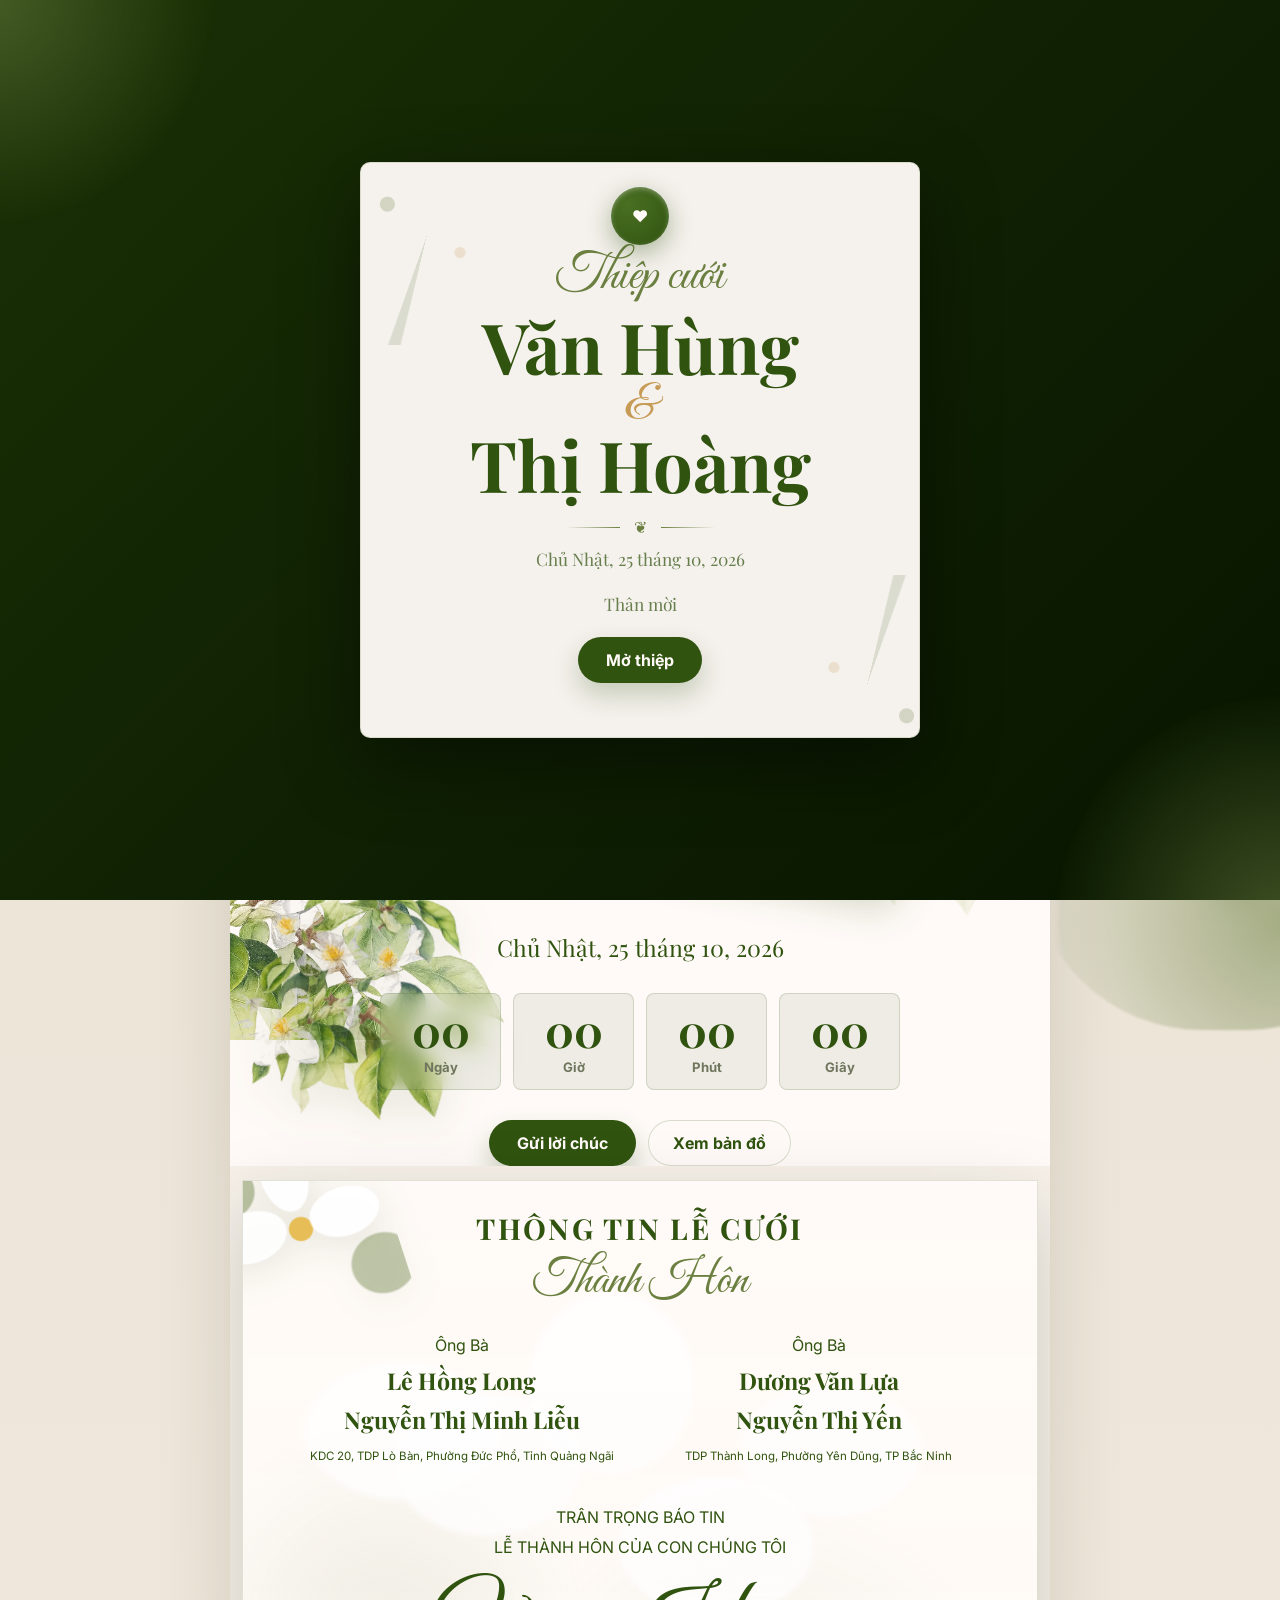
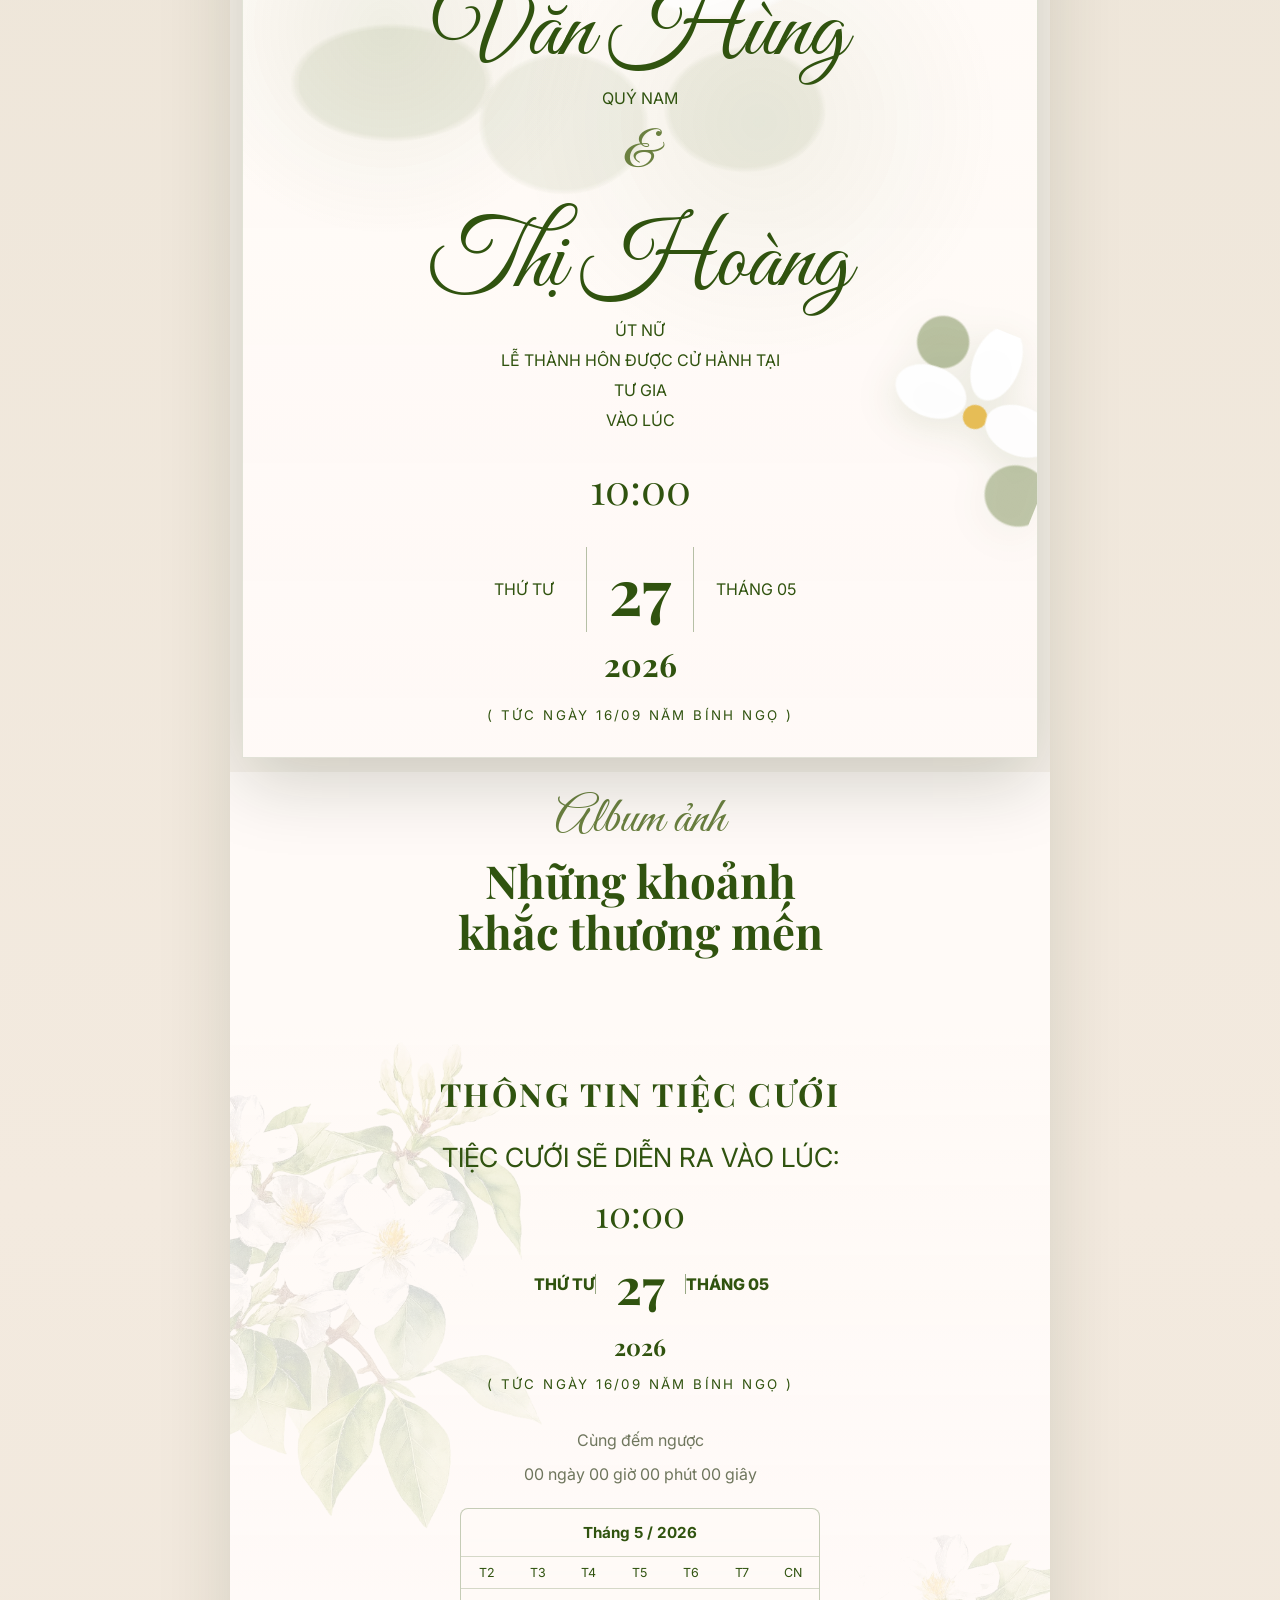
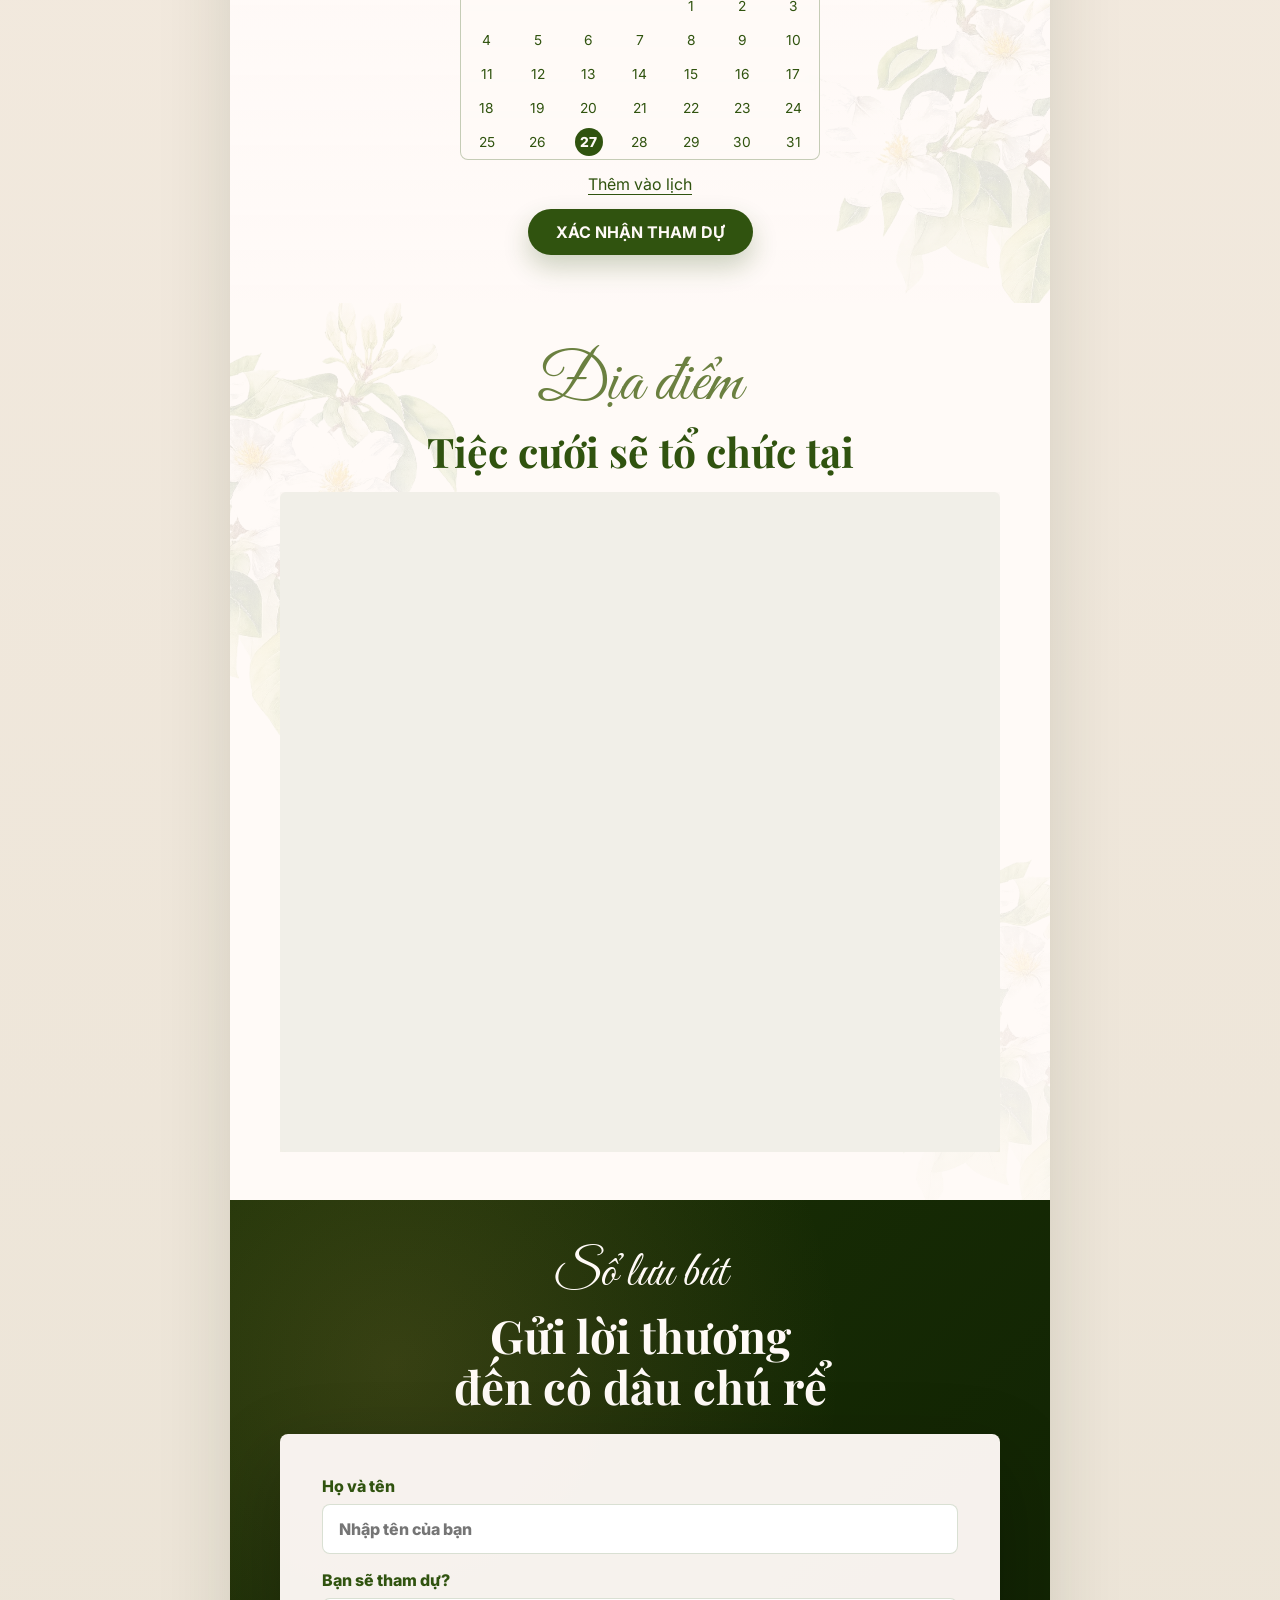
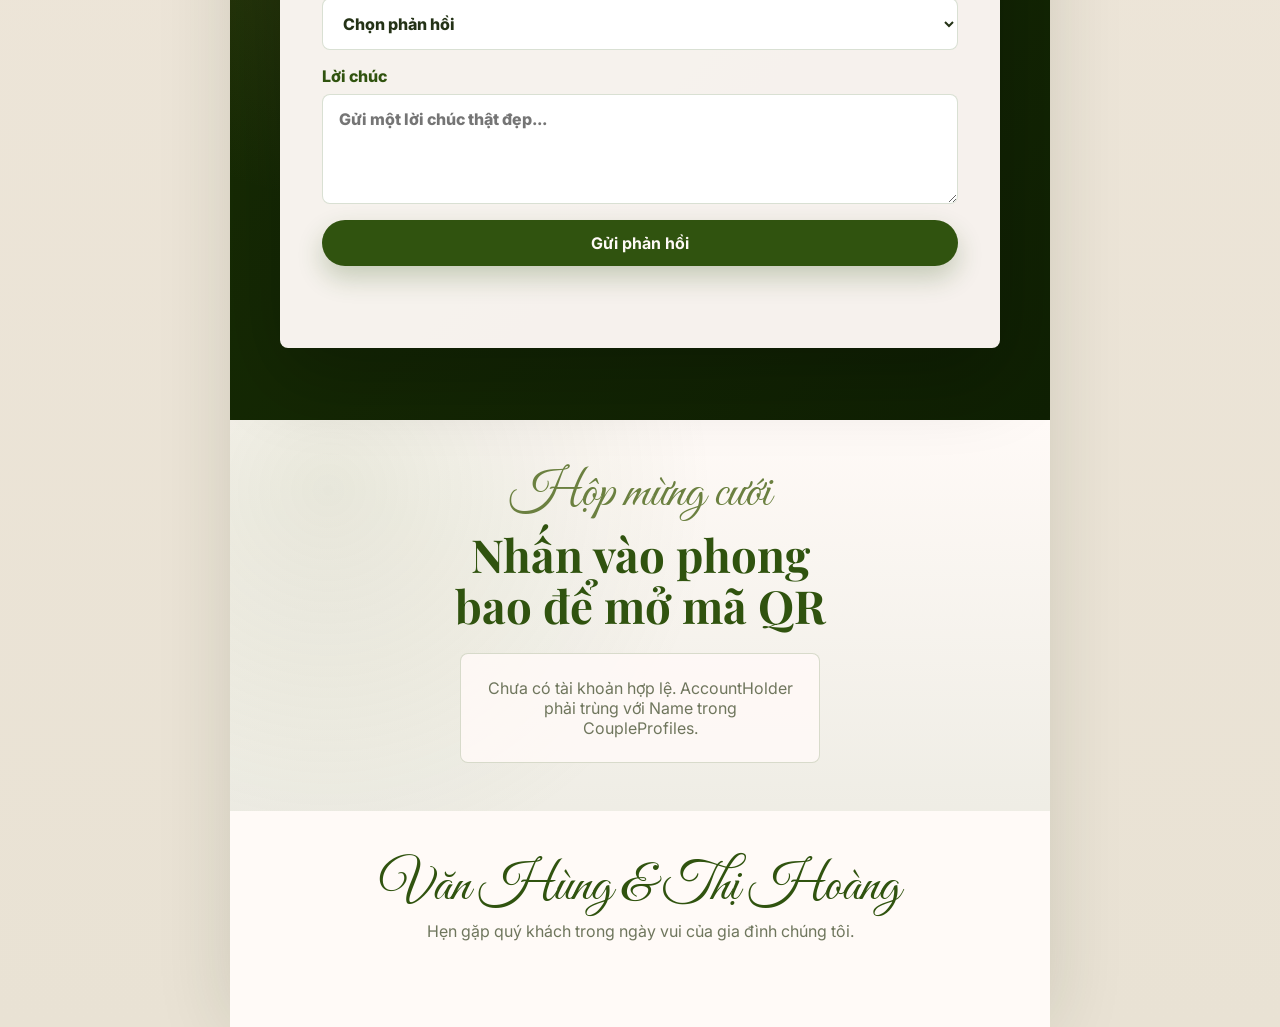
==== commit 882026db: "Add files via upload" ====
--- a/docs/index.html
+++ b/docs/index.html
@@ -34,7 +34,7 @@
 V&#x103;n H&#xF9;ng                        <span>&</span>
 Th&#x1ECB; Ho&#xE0;ng            </h1>
             <div class="ornament" aria-hidden="true"><span></span>❦<span></span></div>
-            <p class="date-line">Th&#x1EE9; T&#x1B0;, 27 th&#xE1;ng 5, 2026</p>
+            <p class="date-line">Ch&#x1EE7; Nh&#x1EAD;t, 25 th&#xE1;ng 10, 2026</p>
             <p class="invite-note">Thân mời</p>
             <button class="primary-button open-button" id="openInvite" type="button">Mở thiệp</button>
         </article>
@@ -76,7 +76,7 @@
                 </figure>
             </div>
             <div class="hero-content collage-actions">
-                <p class="hero-date">Th&#x1EE9; T&#x1B0;, 27 th&#xE1;ng 5, 2026</p>
+                <p class="hero-date">Ch&#x1EE7; Nh&#x1EAD;t, 25 th&#xE1;ng 10, 2026</p>
                 <div class="countdown" aria-label="Đếm ngược tới ngày cưới">
                     <div><strong id="days">00</strong><span>Ngày</span></div>
                     <div><strong id="hours">00</strong><span>Giờ</span></div>
@@ -128,7 +128,7 @@
                         <span>THÁNG 05</span>
                     </div>
                     <b>2026</b>
-                    <small>( T&#x1EE8;C NG&#xC0;Y 11/04 N&#x102;M B&#xCD;NH NG&#x1ECC; )</small>
+                    <small>( T&#x1EE8;C NG&#xC0;Y 16/09 N&#x102;M B&#xCD;NH NG&#x1ECC; )</small>
                 </div>
             </article>
         </section>
@@ -153,7 +153,7 @@
                     <span>THÁNG 05</span>
                 </div>
                 <b>2026</b>
-                <small>( T&#x1EE8;C NG&#xC0;Y 11/04 N&#x102;M B&#xCD;NH NG&#x1ECC; )</small>
+                <small>( T&#x1EE8;C NG&#xC0;Y 16/09 N&#x102;M B&#xCD;NH NG&#x1ECC; )</small>
                 <div class="party-times">
                 </div>
                 <p class="countdown-label">Cùng đếm ngược</p>
@@ -250,7 +250,7 @@
                 </label>
                 <button class="primary-button" type="submit">Gửi phản hồi</button>
                 <p class="form-status" id="formStatus" role="status"></p>
-            <input name="__RequestVerificationToken" type="hidden" value="CfDJ8PxqZvun6WBMiqeOYggTH4MlTrXjsUscKwSYfEmAf75Rl8zG9se3UrG9iC7cJ02k_e5hFMCZSkz1moc-zbJ3cauqhCgKAQSkpuvb7cuIFsgzIvg5oF34SsySsjb2oJqlZqZTZIKzOPMsRKiG6XA6EB8" /></form>
+            <input name="__RequestVerificationToken" type="hidden" value="CfDJ8PxqZvun6WBMiqeOYggTH4P3K_-qE_wSKMbwRaAlGKEF_FsAK9mnujXezhqk4DEs5AZa8QBtmc3kdKsGraWHiC39zzcR0Cu7BFAdv_JA6xZMFWs0o1OaxJ9b5NjS32NgQ59IAxzHpZWH-PQwLzDBAt4" /></form>
             <div class="wish-list">
             </div>
         </section>
@@ -283,4 +283,4 @@
     
 </body>
 </html>
-
+
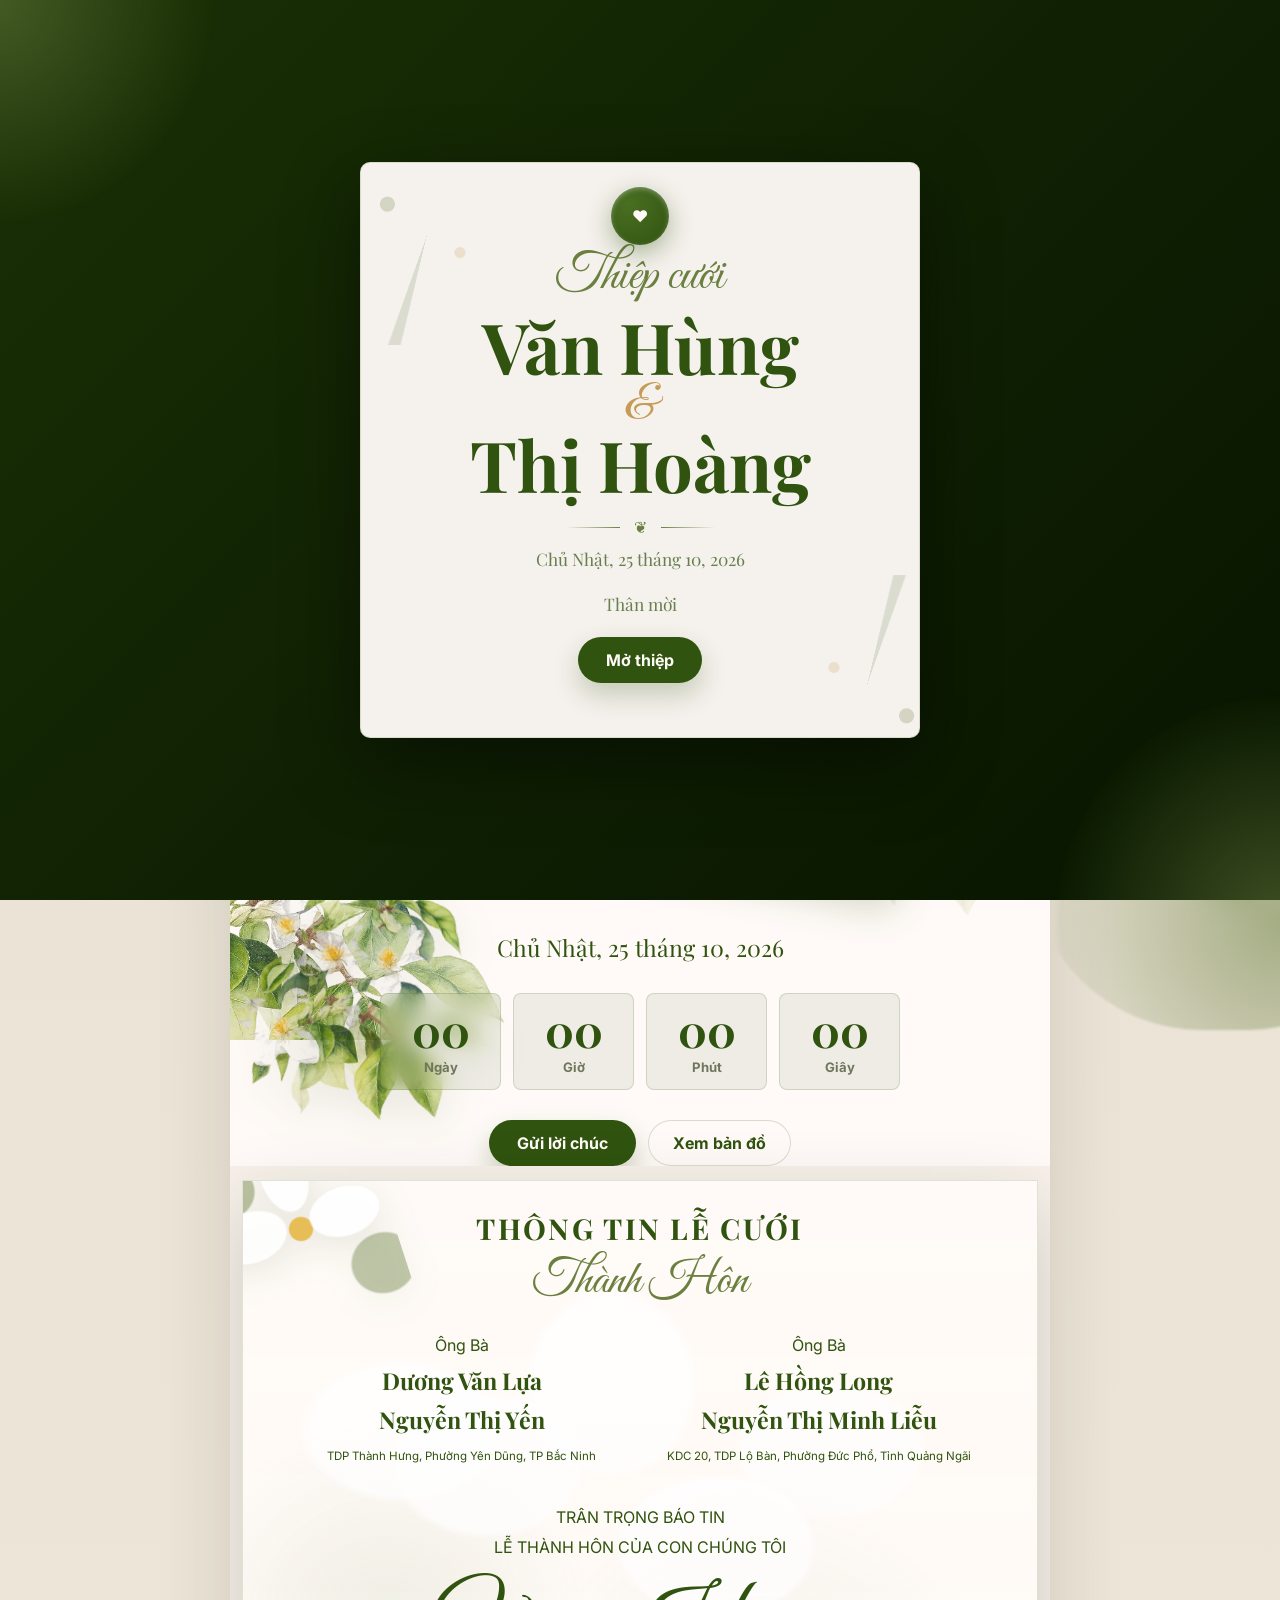
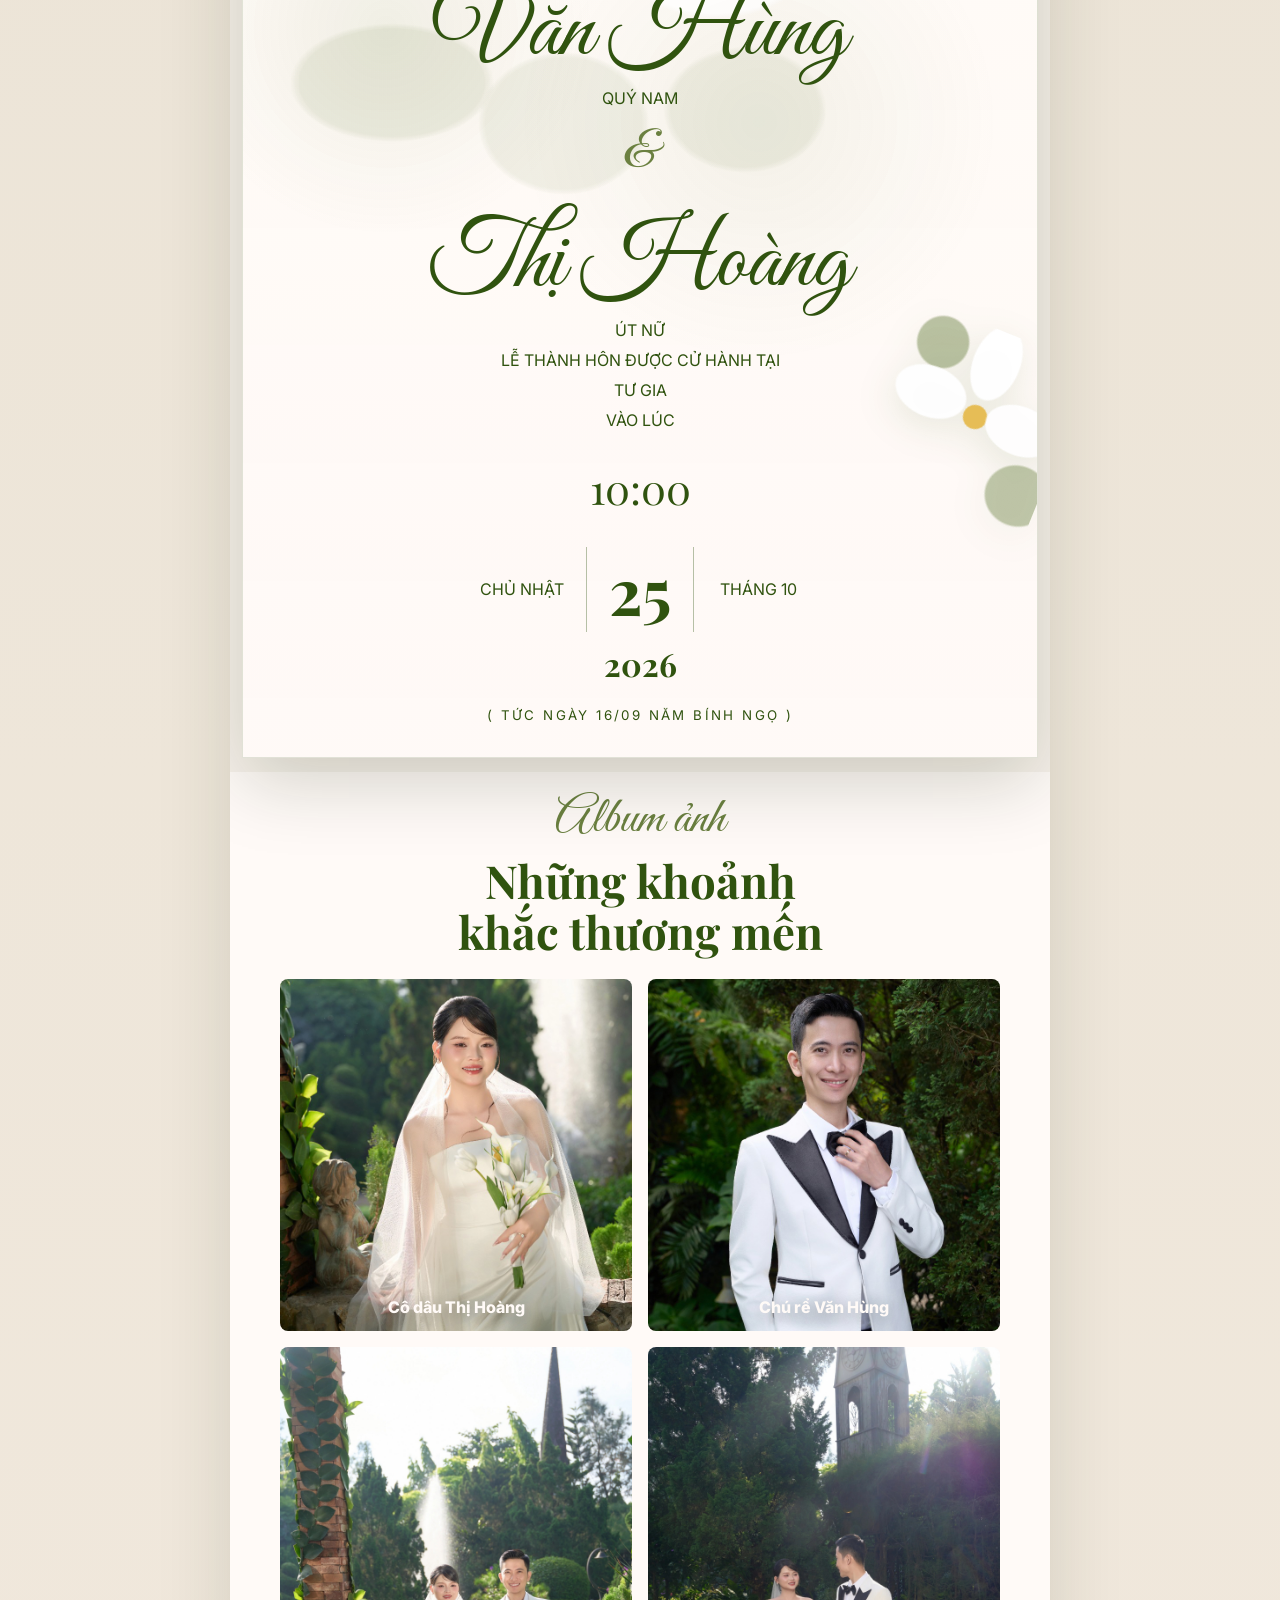
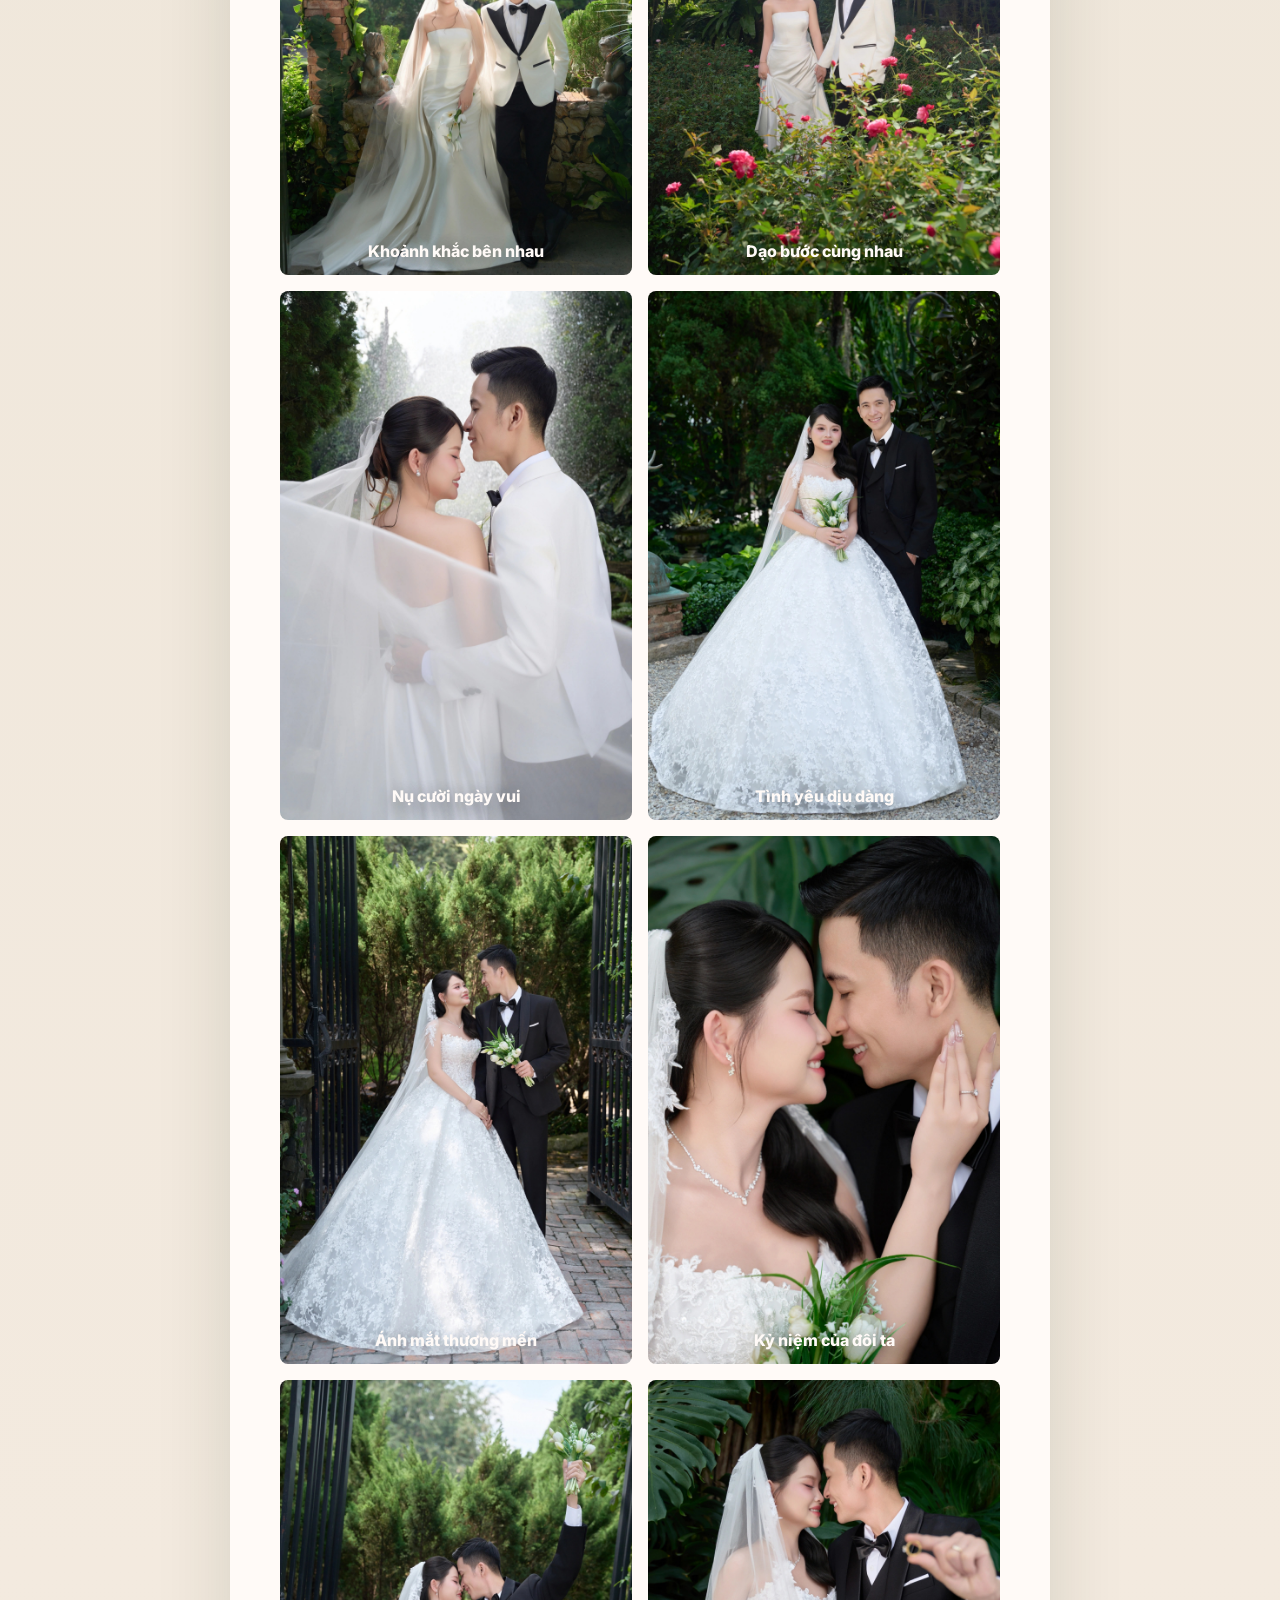
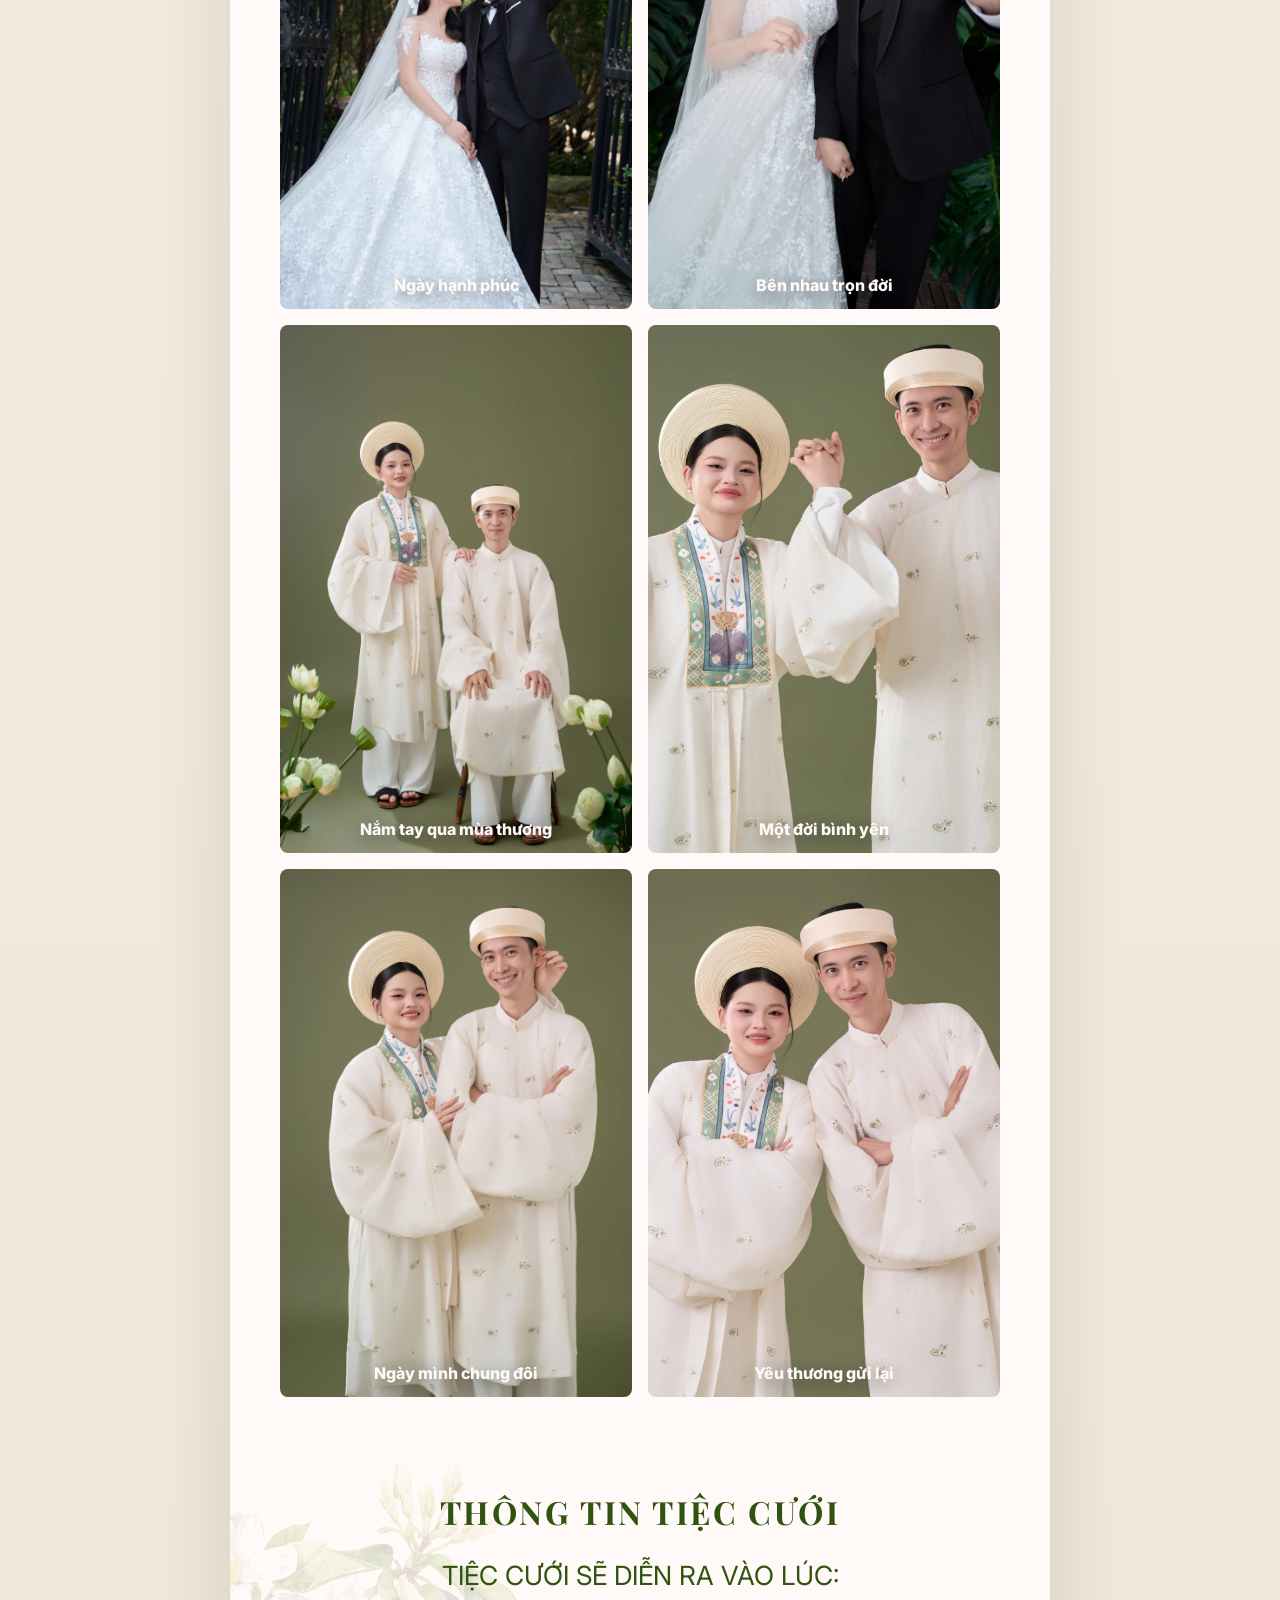
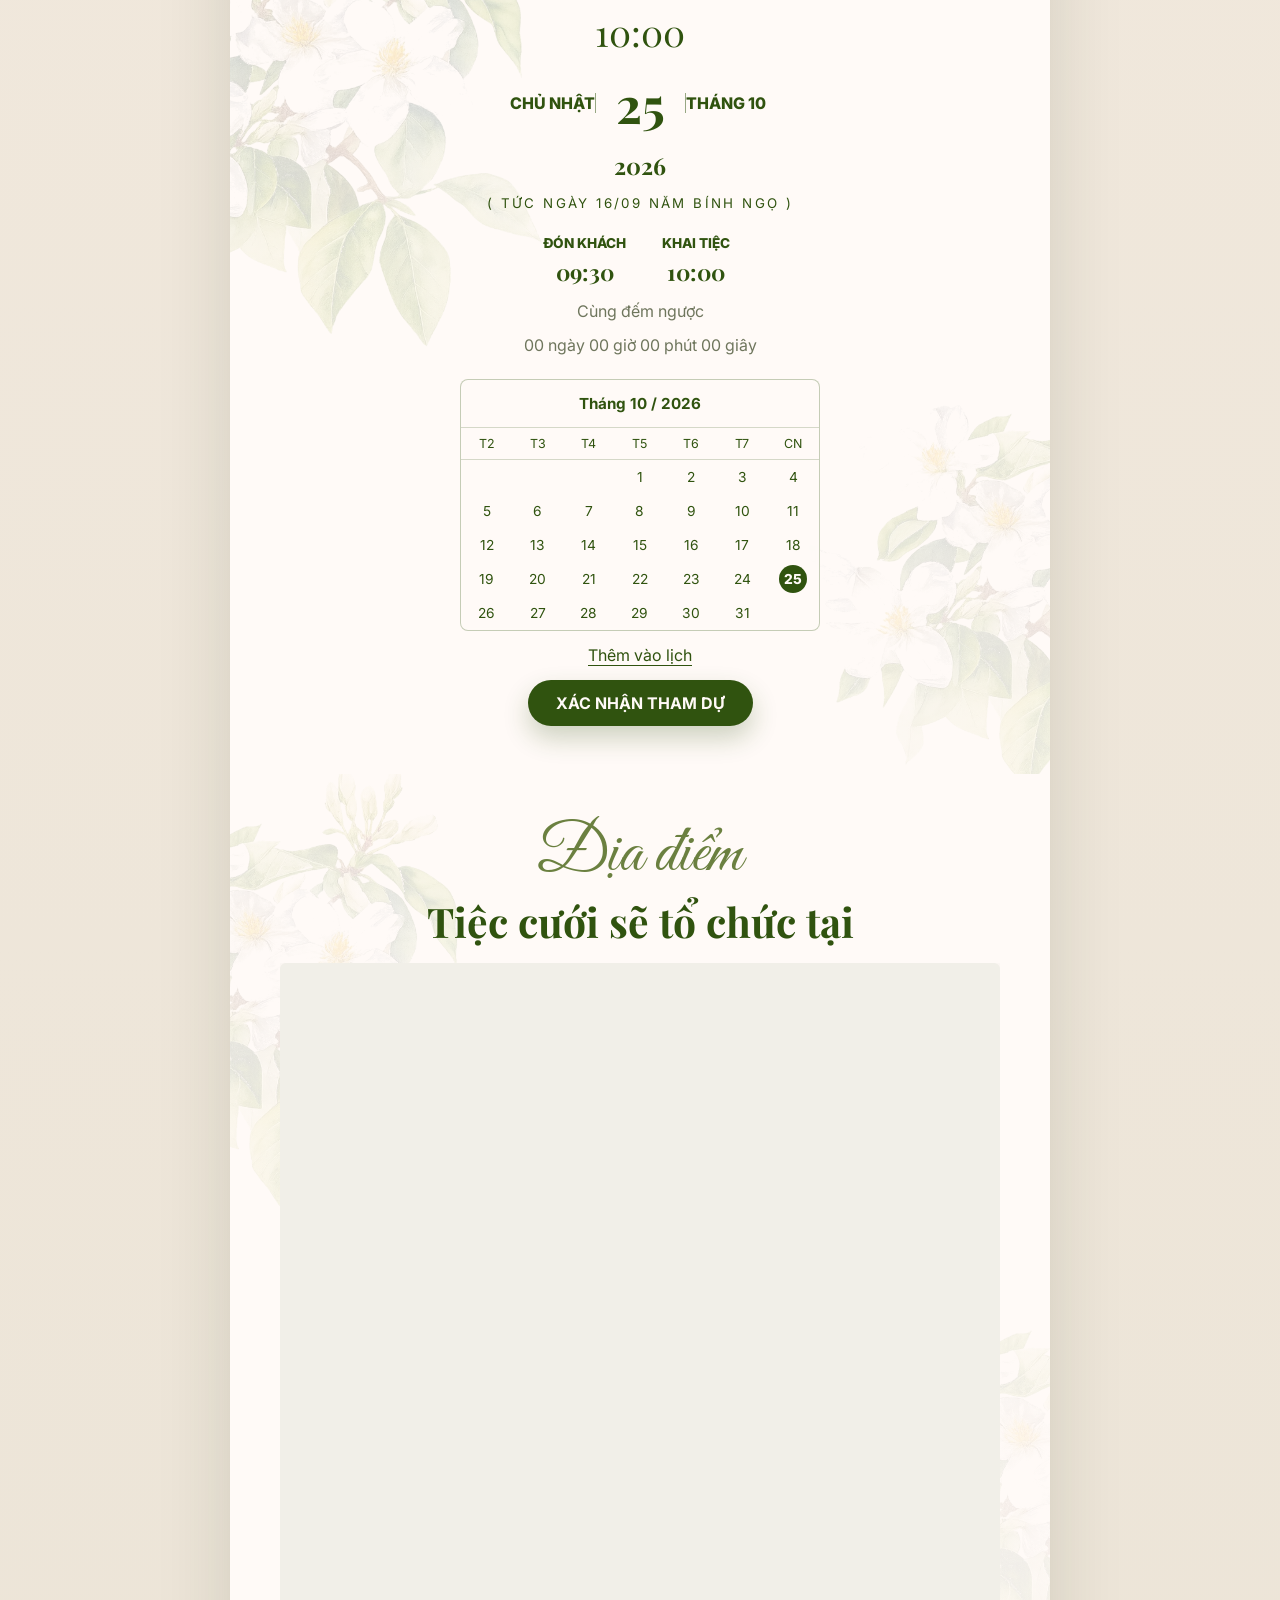
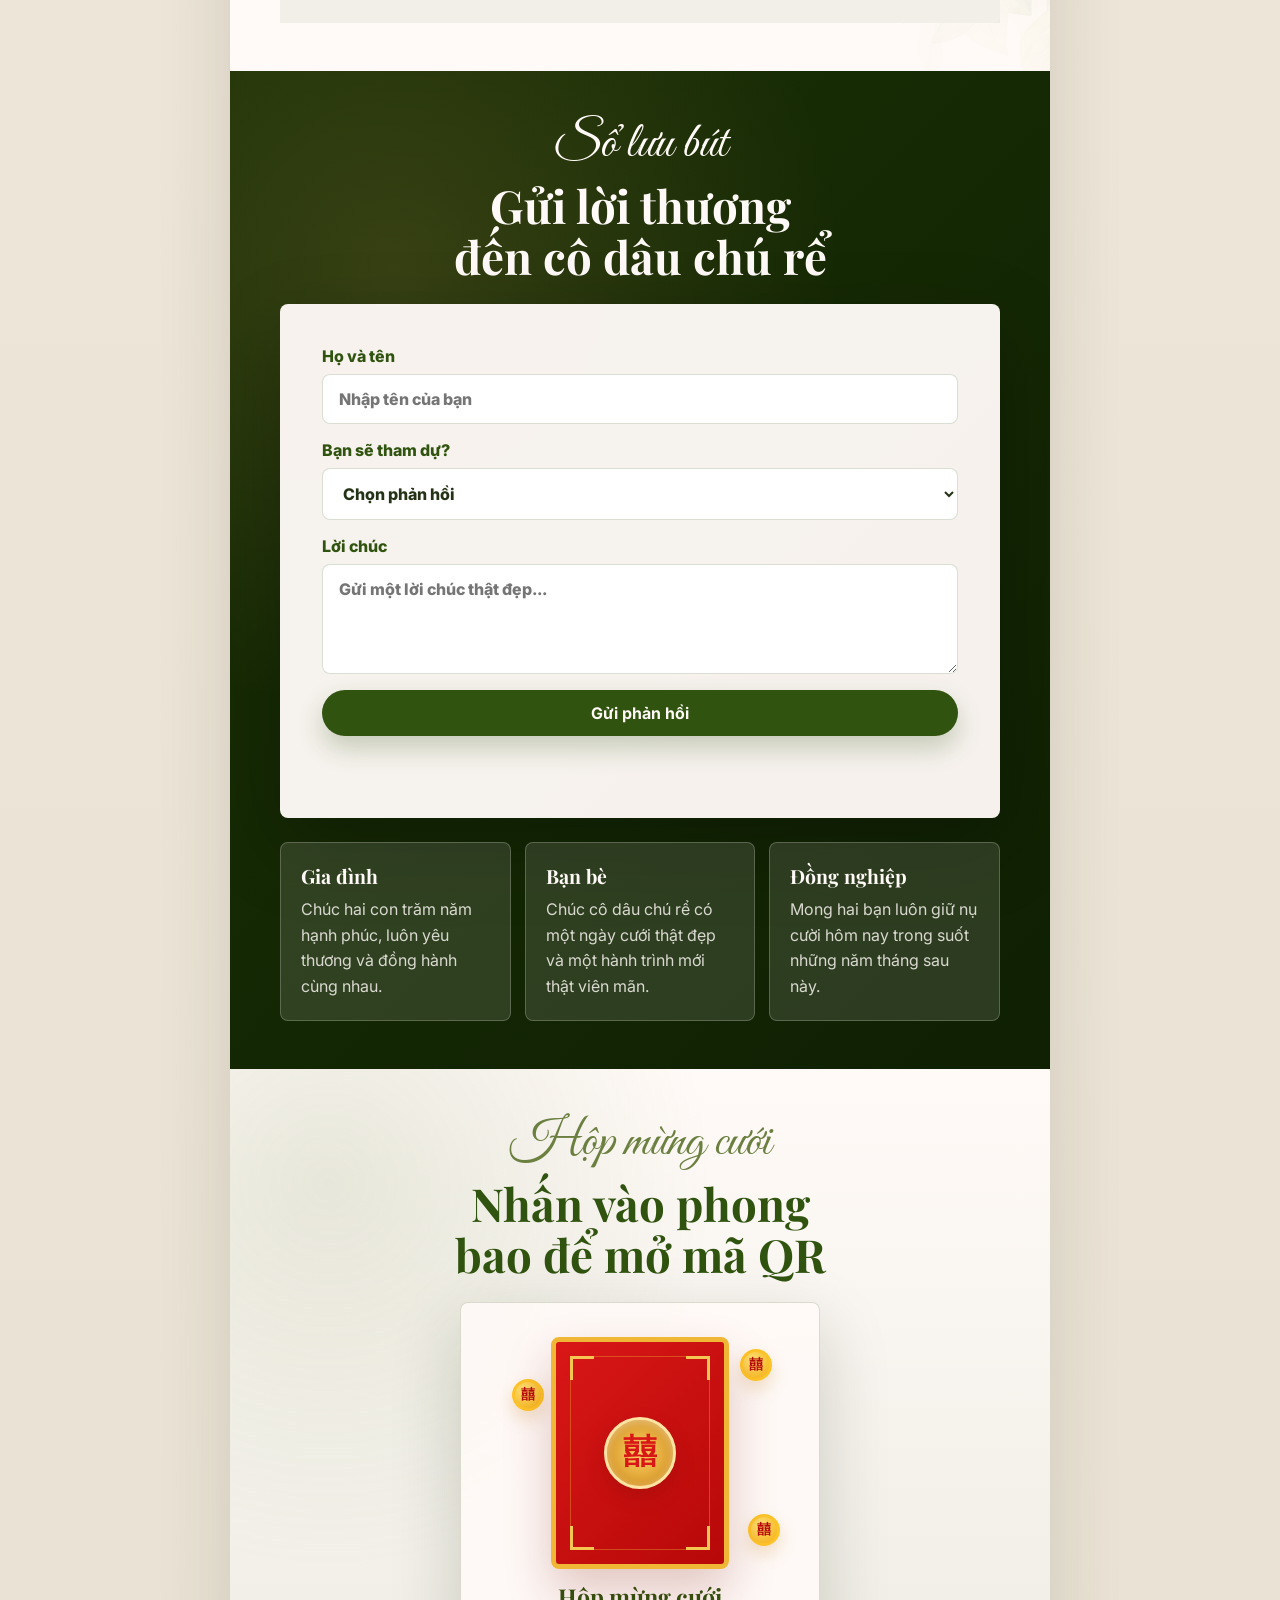
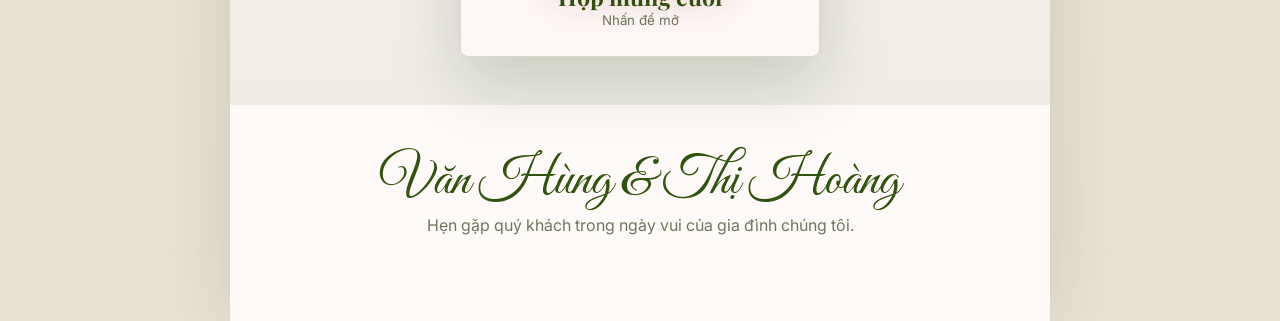
==== commit 42c17655: "Update wedding date and GitHub Pages export" ====
--- a/docs/index.html
+++ b/docs/index.html
@@ -1,286 +1,392 @@
-﻿<!DOCTYPE html>
-<html lang="vi">
-<head>
-    <meta charset="utf-8" />
-    <meta name="viewport" content="width=device-width, initial-scale=1.0" />
-    <meta name="theme-color" content="#30530f" />
-    <title>Thi&#x1EC7;p c&#x1B0;&#x1EDB;i V&#x103;n H&#xF9;ng &amp; Th&#x1ECB; Ho&#xE0;ng</title>
-    <link rel="icon" type="image/svg+xml" href="./favicon.svg" />
-    <link rel="shortcut icon" href="./favicon.ico" />
-    <link rel="preconnect" href="https://images.unsplash.com" />
-    <link rel="preconnect" href="https://img.vietqr.io" />
-    <link rel="preconnect" href="https://fonts.googleapis.com" />
-    <link rel="preconnect" href="https://fonts.gstatic.com" crossorigin />
-    <link href="https://fonts.googleapis.com/css2?family=Great+Vibes&family=Playfair+Display:wght@500;600;700&family=Inter:wght@400;500;600;700&display=swap" rel="stylesheet" />
-    <link rel="stylesheet" href="./css/site.css" />
-</head>
-<body>
-    
-<div class="invite-shell"
-     data-wedding-date="2026-05-27T10:00:00.0000000"
-     data-auto-scroll-speed="145"
-     data-auto-scroll-delay="400">
-    <audio id="weddingAudio" src="./media/my-love.mp3" preload="auto" loop></audio>
-
-    <div class="opening-screen" id="openingScreen" aria-label="Màn mở thiệp">
-        <div class="leaf leaf-one"></div>
-        <div class="leaf leaf-two"></div>
-        <article class="envelope" aria-label="Phong bì thiệp cưới">
-            <div class="seal" aria-hidden="true">❤</div>
-            <div class="envelope-corner top-left"></div>
-            <div class="envelope-corner bottom-right"></div>
-            <p class="script-label">Thiệp cưới</p>
-            <h1>
-V&#x103;n H&#xF9;ng                        <span>&</span>
-Th&#x1ECB; Ho&#xE0;ng            </h1>
-            <div class="ornament" aria-hidden="true"><span></span>❦<span></span></div>
-            <p class="date-line">Ch&#x1EE7; Nh&#x1EAD;t, 25 th&#xE1;ng 10, 2026</p>
-            <p class="invite-note">Thân mời</p>
-            <button class="primary-button open-button" id="openInvite" type="button">Mở thiệp</button>
-        </article>
-    </div>
-
-    <button class="music-button" id="musicButton" type="button" aria-label="Bật hoặc tắt nhạc nền">
-        <span class="music-icon">♪</span>
-    </button>
-
-    <nav class="floating-nav" aria-label="Điều hướng thiệp cưới">
-        <a href="#home">Trang chủ</a>
-        <a href="#events">Lễ cưới</a>
-        <a href="#gallery">Album</a>
-        <a href="#party">Tiệc cưới</a>
-        <a href="#map">Địa điểm</a>
-        <a href="#rsvp">Sổ lưu bút</a>
-        <a href="#gift">Hộp mừng cưới</a>
-    </nav>
-
-    <main id="home">
-        <section class="hero-section collage-hero">
-            <div class="collage-flower collage-top" aria-hidden="true"></div>
-            <div class="collage-flower collage-bottom" aria-hidden="true"></div>
-            <div class="collage-band" aria-hidden="true"></div>
-            <div class="collage-stage">
-                <figure class="collage-photo bride-photo">
-                    <img src="./images/trang-dau/chu-re.jpg" alt="Ảnh V&#x103;n H&#xF9;ng" />
-                </figure>
-                <div class="collage-name bride-name">
-                    <span>QU&#xDD; NAM</span>
-                    <strong>V&#x103;n H&#xF9;ng</strong>
-                </div>
-                <div class="collage-name groom-name">
-                    <span>&#xDA;T N&#x1EEE;</span>
-                    <strong>Th&#x1ECB; Ho&#xE0;ng</strong>
-                </div>
-                <figure class="collage-photo groom-photo">
-                    <img src="./images/trang-dau/co-dau.jpg" alt="Ảnh Th&#x1ECB; Ho&#xE0;ng" />
-                </figure>
-            </div>
-            <div class="hero-content collage-actions">
-                <p class="hero-date">Ch&#x1EE7; Nh&#x1EAD;t, 25 th&#xE1;ng 10, 2026</p>
-                <div class="countdown" aria-label="Đếm ngược tới ngày cưới">
-                    <div><strong id="days">00</strong><span>Ngày</span></div>
-                    <div><strong id="hours">00</strong><span>Giờ</span></div>
-                    <div><strong id="minutes">00</strong><span>Phút</span></div>
-                    <div><strong id="seconds">00</strong><span>Giây</span></div>
-                </div>
-                <div class="hero-actions">
-                    <a class="primary-button" href="#rsvp">Gửi lời chúc</a>
-                    <a class="secondary-button light-button" href="#map">Xem bản đồ</a>
-                </div>
-            </div>
-        </section>
-
-        <section class="events-section" id="events">
-            <article class="wedding-notice">
-                <div class="notice-flower notice-flower-left" aria-hidden="true"></div>
-                <div class="notice-flower notice-flower-right" aria-hidden="true"></div>
-                <h2>THÔNG TIN LỄ CƯỚI</h2>
-                <p class="notice-type">Th&#xE0;nh H&#xF4;n</p>
-                <div class="notice-parents">
-                        <div>
-                            <p>Ông Bà</p>
-                            <strong>L&#xEA; H&#x1ED3;ng Long</strong>
-                            <strong>Nguy&#x1EC5;n Th&#x1ECB; Minh Li&#x1EC5;u</strong>
-                            <small>KDC 20, TDP L&#xF2; B&#xE0;n, Ph&#x1B0;&#x1EDD;ng &#x110;&#x1EE9;c Ph&#x1ED5;, T&#x1EC9;nh Qu&#x1EA3;ng Ng&#xE3;i</small>
-                        </div>
-                        <div>
-                            <p>Ông Bà</p>
-                            <strong>D&#x1B0;&#x1A1;ng V&#x103;n L&#x1EF1;a</strong>
-                            <strong>Nguy&#x1EC5;n Th&#x1ECB; Y&#x1EBF;n</strong>
-                            <small>TDP Th&#xE0;nh Long, Ph&#x1B0;&#x1EDD;ng Y&#xEA;n D&#x169;ng, TP B&#x1EAF;c Ninh</small>
-                        </div>
-                </div>
-                <div class="notice-center">
-                    <p>TRÂN TRỌNG BÁO TIN</p>
-                    <p>L&#x1EC4; TH&#xC0;NH H&#xD4;N C&#x1EE6;A CON CH&#xDA;NG T&#xD4;I</p>
-                        <h3>V&#x103;n H&#xF9;ng</h3>
-                        <span>QU&#xDD; NAM</span>
-                            <em>&</em>
-                        <h3>Th&#x1ECB; Ho&#xE0;ng</h3>
-                        <span>&#xDA;T N&#x1EEE;</span>
-                    <p>L&#x1EC4; TH&#xC0;NH H&#xD4;N &#x110;&#x1AF;&#x1EE2;C C&#x1EEC; H&#xC0;NH T&#x1EA0;I</p>
-                    <p>T&#x1AF; GIA</p>
-                    <p>VÀO LÚC</p>
-                    <time>10:00</time>
-                    <div class="notice-date">
-                        <span>TH&#x1EE8; T&#x1AF;</span>
-                        <strong>27</strong>
-                        <span>THÁNG 05</span>
-                    </div>
-                    <b>2026</b>
-                    <small>( T&#x1EE8;C NG&#xC0;Y 16/09 N&#x102;M B&#xCD;NH NG&#x1ECC; )</small>
-                </div>
-            </article>
-        </section>
-
-        <section class="gallery-section" id="gallery">
-            <div class="section-heading">
-                <p class="script-label">Album ảnh</p>
-                <h2>Những khoảnh khắc thương mến</h2>
-            </div>
-            <div class="gallery-grid">
-            </div>
-        </section>
-
-        <section class="party-section" id="party">
-            <div class="party-card">
-                <h2>THÔNG TIN TIỆC CƯỚI</h2>
-                <p class="party-lead">TIỆC CƯỚI SẼ DIỄN RA VÀO LÚC:</p>
-                <time class="party-time">10:00</time>
-                <div class="party-date">
-                    <span>TH&#x1EE8; T&#x1AF;</span>
-                    <strong>27</strong>
-                    <span>THÁNG 05</span>
-                </div>
-                <b>2026</b>
-                <small>( T&#x1EE8;C NG&#xC0;Y 16/09 N&#x102;M B&#xCD;NH NG&#x1ECC; )</small>
-                <div class="party-times">
-                </div>
-                <p class="countdown-label">Cùng đếm ngược</p>
-                <p class="countdown-line"><span id="partyDays">00</span> ngày <span id="partyHours">00</span> giờ <span id="partyMinutes">00</span> phút <span id="partySeconds">00</span> giây</p>
-                <div class="mini-calendar" aria-label="Lịch tháng 5 năm 2026">
-                    <strong>Tháng 5 / 2026</strong>
-                    <div class="calendar-weekdays">
-                        <span>T2</span><span>T3</span><span>T4</span><span>T5</span><span>T6</span><span>T7</span><span>CN</span>
-                    </div>
-                    <div class="calendar-days">
-                            <span></span>
-                            <span></span>
-                            <span></span>
-                            <span></span>
-                            <span class="">1</span>
-                            <span class="">2</span>
-                            <span class="">3</span>
-                            <span class="">4</span>
-                            <span class="">5</span>
-                            <span class="">6</span>
-                            <span class="">7</span>
-                            <span class="">8</span>
-                            <span class="">9</span>
-                            <span class="">10</span>
-                            <span class="">11</span>
-                            <span class="">12</span>
-                            <span class="">13</span>
-                            <span class="">14</span>
-                            <span class="">15</span>
-                            <span class="">16</span>
-                            <span class="">17</span>
-                            <span class="">18</span>
-                            <span class="">19</span>
-                            <span class="">20</span>
-                            <span class="">21</span>
-                            <span class="">22</span>
-                            <span class="">23</span>
-                            <span class="">24</span>
-                            <span class="">25</span>
-                            <span class="">26</span>
-                            <span class="is-wedding-day">27</span>
-                            <span class="">28</span>
-                            <span class="">29</span>
-                            <span class="">30</span>
-                            <span class="">31</span>
-                    </div>
-                </div>
-                <a class="calendar-link" href="#rsvp">Thêm vào lịch</a>
-                <a class="primary-button" href="#rsvp">XÁC NHẬN THAM DỰ</a>
-            </div>
-        </section>
-
-        <section class="map-section" id="map">
-            <div class="section-heading">
-                <p class="script-label">Địa điểm</p>
-                <h2>Tiệc cưới sẽ tổ chức tại</h2>
-            </div>
-            <div class="map-card">
-                <div class="map-frame">
-                    <iframe id="googleMapFrame" src="https://maps.google.com/maps?hl=vi&amp;q=T%C6%B0%20gia%20hai%20h%E1%BB%8D%2C%206%20%C4%90.%20B%E1%BB%9D%20Ru%E1%BB%99ng%2C%20%C4%90%E1%BB%A9c%20Ph%E1%BB%95%2C%20Qu%E1%BA%A3ng%20Ng%C3%A3i%2C%20Vi%E1%BB%87t%20Nam&amp;z=16&amp;ie=UTF8&amp;iwloc=B&amp;output=embed" title="Google Map đến 6 &#x110;. B&#x1EDD; Ru&#x1ED9;ng, &#x110;&#x1EE9;c Ph&#x1ED5;, Qu&#x1EA3;ng Ng&#xE3;i, Vi&#x1EC7;t Nam" loading="lazy" referrerpolicy="no-referrer-when-downgrade" allowfullscreen></iframe>
-                </div>
-                <div class="map-info">
-                    <p class="map-venue">T&#x1B0; gia hai h&#x1ECD;</p>
-                    <p>6 &#x110;. B&#x1EDD; Ru&#x1ED9;ng, &#x110;&#x1EE9;c Ph&#x1ED5;, Qu&#x1EA3;ng Ng&#xE3;i, Vi&#x1EC7;t Nam</p>
-                </div>
-            </div>
-        </section>
-
-        <section class="rsvp-section" id="rsvp">
-            <div class="section-heading">
-                <p class="script-label">Sổ lưu bút</p>
-                <h2>Gửi lời thương đến cô dâu chú rể</h2>
-            </div>
-            <form class="rsvp-form" id="rsvpForm" method="post" action="/?handler=SubmitRsvp">
-                <label class="rsvp-honeypot" aria-hidden="true">
-                    Để trống
-                    <input name="website" type="text" tabindex="-1" autocomplete="off" />
-                </label>
-                <label>
-                    Họ và tên
-                    <input name="guest" type="text" placeholder="Nhập tên của bạn" maxlength="120" required />
-                </label>
-                <label>
-                    Bạn sẽ tham dự?
-                    <select name="attending" required>
-                        <option value="">Chọn phản hồi</option>
-                        <option>Có, tôi sẽ đến chung vui</option>
-                        <option>Rất tiếc, tôi chưa thể tham dự</option>
-                    </select>
-                </label>
-                <label>
-                    Lời chúc
-                    <textarea name="message" rows="4" maxlength="2000" placeholder="Gửi một lời chúc thật đẹp..." required></textarea>
-                </label>
-                <button class="primary-button" type="submit">Gửi phản hồi</button>
-                <p class="form-status" id="formStatus" role="status"></p>
-            <input name="__RequestVerificationToken" type="hidden" value="CfDJ8PxqZvun6WBMiqeOYggTH4P3K_-qE_wSKMbwRaAlGKEF_FsAK9mnujXezhqk4DEs5AZa8QBtmc3kdKsGraWHiC39zzcR0Cu7BFAdv_JA6xZMFWs0o1OaxJ9b5NjS32NgQ59IAxzHpZWH-PQwLzDBAt4" /></form>
-            <div class="wish-list">
-            </div>
-        </section>
-
-        <section class="gift-section" id="gift">
-            <div class="section-heading">
-                <p class="script-label">Hộp mừng cưới</p>
-                <h2>Nhấn vào phong bao để mở mã QR</h2>
-            </div>
-            <div class="gift-envelope-grid">
-                    <p class="gift-empty">Chưa có tài khoản hợp lệ. AccountHolder phải trùng với Name trong CoupleProfiles.</p>
-            </div>
-        </section>
-    </main>
-
-    <footer class="site-footer">
-        <p>V&#x103;n H&#xF9;ng &amp; Th&#x1ECB; Ho&#xE0;ng</p>
-        <span>Hẹn gặp quý khách trong ngày vui của gia đình chúng tôi.</span>
-    </footer>
-
-    <dialog class="photo-dialog" id="photoDialog">
-        <button class="dialog-close" type="button" data-close-photo aria-label="Đóng">×</button>
-        <img id="photoDialogImage" alt="Ảnh cưới phóng to" />
-    </dialog>
-
-</div>
-
-    <script src="./js/rsvp-config.js"></script>
-    <script src="./js/site.js"></script>
-    
-</body>
-</html>
-
+﻿<!DOCTYPE html>
+<html lang="vi">
+<head>
+    <meta charset="utf-8" />
+    <meta name="viewport" content="width=device-width, initial-scale=1.0" />
+    <meta name="theme-color" content="#30530f" />
+    <title>Thi&#x1EC7;p c&#x1B0;&#x1EDB;i V&#x103;n H&#xF9;ng &amp; Th&#x1ECB; Ho&#xE0;ng</title>
+    <link rel="icon" type="image/svg+xml" href="./favicon.svg" />
+    <link rel="shortcut icon" href="./favicon.ico" />
+    <link rel="preconnect" href="https://images.unsplash.com" />
+    <link rel="preconnect" href="https://img.vietqr.io" />
+    <link rel="preconnect" href="https://fonts.googleapis.com" />
+    <link rel="preconnect" href="https://fonts.gstatic.com" crossorigin />
+    <link href="https://fonts.googleapis.com/css2?family=Great+Vibes&family=Playfair+Display:wght@500;600;700&family=Inter:wght@400;500;600;700&display=swap" rel="stylesheet" />
+    <link rel="stylesheet" href="./css/site.css" />
+</head>
+<body>
+    
+<div class="invite-shell"
+     data-wedding-date="2026-10-25T10:00:00.0000000"
+     data-auto-scroll-speed="230"
+     data-auto-scroll-delay="250">
+    <audio id="weddingAudio" src="./media/my-love.mp3" preload="auto" loop></audio>
+
+    <div class="opening-screen" id="openingScreen" aria-label="Màn mở thiệp">
+        <div class="leaf leaf-one"></div>
+        <div class="leaf leaf-two"></div>
+        <article class="envelope" aria-label="Phong bì thiệp cưới">
+            <div class="seal" aria-hidden="true">❤</div>
+            <div class="envelope-corner top-left"></div>
+            <div class="envelope-corner bottom-right"></div>
+            <p class="script-label">Thiệp cưới</p>
+            <h1>
+V&#x103;n H&#xF9;ng                        <span>&</span>
+Th&#x1ECB; Ho&#xE0;ng            </h1>
+            <div class="ornament" aria-hidden="true"><span></span>❦<span></span></div>
+            <p class="date-line">Ch&#x1EE7; Nh&#x1EAD;t, 25 th&#xE1;ng 10, 2026</p>
+            <p class="invite-note">Thân mời</p>
+            <button class="primary-button open-button" id="openInvite" type="button">Mở thiệp</button>
+        </article>
+    </div>
+
+    <button class="music-button" id="musicButton" type="button" aria-label="Bật hoặc tắt nhạc nền">
+        <span class="music-icon">♪</span>
+    </button>
+
+    <nav class="floating-nav" aria-label="Điều hướng thiệp cưới">
+        <a href="#home">Trang chủ</a>
+        <a href="#events">Lễ cưới</a>
+        <a href="#gallery">Album</a>
+        <a href="#party">Tiệc cưới</a>
+        <a href="#map">Địa điểm</a>
+        <a href="#rsvp">Sổ lưu bút</a>
+        <a href="#gift">Hộp mừng cưới</a>
+    </nav>
+
+    <main id="home">
+        <section class="hero-section collage-hero">
+            <div class="collage-flower collage-top" aria-hidden="true"></div>
+            <div class="collage-flower collage-bottom" aria-hidden="true"></div>
+            <div class="collage-band" aria-hidden="true"></div>
+            <div class="collage-stage">
+                <figure class="collage-photo bride-photo">
+                    <img src="./images/trang-dau/chu-re.jpg" alt="Ảnh V&#x103;n H&#xF9;ng" />
+                </figure>
+                <div class="collage-name bride-name">
+                    <span>QU&#xDD; NAM</span>
+                    <strong>V&#x103;n H&#xF9;ng</strong>
+                </div>
+                <div class="collage-name groom-name">
+                    <span>&#xDA;T N&#x1EEE;</span>
+                    <strong>Th&#x1ECB; Ho&#xE0;ng</strong>
+                </div>
+                <figure class="collage-photo groom-photo">
+                    <img src="./images/trang-dau/co-dau.jpg" alt="Ảnh Th&#x1ECB; Ho&#xE0;ng" />
+                </figure>
+            </div>
+            <div class="hero-content collage-actions">
+                <p class="hero-date">Ch&#x1EE7; Nh&#x1EAD;t, 25 th&#xE1;ng 10, 2026</p>
+                <div class="countdown" aria-label="Đếm ngược tới ngày cưới">
+                    <div><strong id="days">00</strong><span>Ngày</span></div>
+                    <div><strong id="hours">00</strong><span>Giờ</span></div>
+                    <div><strong id="minutes">00</strong><span>Phút</span></div>
+                    <div><strong id="seconds">00</strong><span>Giây</span></div>
+                </div>
+                <div class="hero-actions">
+                    <a class="primary-button" href="#rsvp">Gửi lời chúc</a>
+                    <a class="secondary-button light-button" href="#map">Xem bản đồ</a>
+                </div>
+            </div>
+        </section>
+
+        <section class="events-section" id="events">
+            <article class="wedding-notice">
+                <div class="notice-flower notice-flower-left" aria-hidden="true"></div>
+                <div class="notice-flower notice-flower-right" aria-hidden="true"></div>
+                <h2>THÔNG TIN LỄ CƯỚI</h2>
+                <p class="notice-type">Th&#xE0;nh H&#xF4;n</p>
+                <div class="notice-parents">
+                        <div>
+                            <p>Ông Bà</p>
+                            <strong>D&#x1B0;&#x1A1;ng V&#x103;n L&#x1EF1;a</strong>
+                            <strong>Nguy&#x1EC5;n Th&#x1ECB; Y&#x1EBF;n</strong>
+                            <small>TDP Th&#xE0;nh H&#x1B0;ng, Ph&#x1B0;&#x1EDD;ng Y&#xEA;n D&#x169;ng, TP B&#x1EAF;c Ninh</small>
+                        </div>
+                        <div>
+                            <p>Ông Bà</p>
+                            <strong>L&#xEA; H&#x1ED3;ng Long</strong>
+                            <strong>Nguy&#x1EC5;n Th&#x1ECB; Minh Li&#x1EC5;u</strong>
+                            <small>KDC 20, TDP L&#x1ED9; B&#xE0;n, Ph&#x1B0;&#x1EDD;ng &#x110;&#x1EE9;c Ph&#x1ED5;, T&#x1EC9;nh Qu&#x1EA3;ng Ng&#xE3;i</small>
+                        </div>
+                </div>
+                <div class="notice-center">
+                    <p>TRÂN TRỌNG BÁO TIN</p>
+                    <p>L&#x1EC4; TH&#xC0;NH H&#xD4;N C&#x1EE6;A CON CH&#xDA;NG T&#xD4;I</p>
+                        <h3>V&#x103;n H&#xF9;ng</h3>
+                        <span>QU&#xDD; NAM</span>
+                            <em>&</em>
+                        <h3>Th&#x1ECB; Ho&#xE0;ng</h3>
+                        <span>&#xDA;T N&#x1EEE;</span>
+                    <p>L&#x1EC4; TH&#xC0;NH H&#xD4;N &#x110;&#x1AF;&#x1EE2;C C&#x1EEC; H&#xC0;NH T&#x1EA0;I</p>
+                    <p>T&#x1AF; GIA</p>
+                    <p>VÀO LÚC</p>
+                    <time>10:00</time>
+                    <div class="notice-date">
+                        <span>CH&#x1EE6; NH&#x1EAC;T</span>
+                        <strong>25</strong>
+                        <span>THÁNG 10</span>
+                    </div>
+                    <b>2026</b>
+                    <small>( T&#x1EE8;C NG&#xC0;Y 16/09 N&#x102;M B&#xCD;NH NG&#x1ECC; )</small>
+                </div>
+            </article>
+        </section>
+
+        <section class="gallery-section" id="gallery">
+            <div class="section-heading">
+                <p class="script-label">Album ảnh</p>
+                <h2>Những khoảnh khắc thương mến</h2>
+            </div>
+            <div class="gallery-grid">
+                    <button class="gallery-item" type="button" data-gallery="./images/album/album-01.jpg" aria-label="Xem ảnh C&#xF4; d&#xE2;u Th&#x1ECB; Ho&#xE0;ng">
+                        <img src="./images/album/album-01.jpg" alt="C&#xF4; d&#xE2;u Th&#x1ECB; Ho&#xE0;ng" loading="lazy" />
+                        <span>C&#xF4; d&#xE2;u Th&#x1ECB; Ho&#xE0;ng</span>
+                    </button>
+                    <button class="gallery-item" type="button" data-gallery="./images/album/album-02.jpg" aria-label="Xem ảnh Ch&#xFA; r&#x1EC3; V&#x103;n H&#xF9;ng">
+                        <img src="./images/album/album-02.jpg" alt="Ch&#xFA; r&#x1EC3; V&#x103;n H&#xF9;ng" loading="lazy" />
+                        <span>Ch&#xFA; r&#x1EC3; V&#x103;n H&#xF9;ng</span>
+                    </button>
+                    <button class="gallery-item" type="button" data-gallery="./images/album/album-03.jpg" aria-label="Xem ảnh Kho&#x1EA3;nh kh&#x1EAF;c b&#xEA;n nhau">
+                        <img src="./images/album/album-03.jpg" alt="Kho&#x1EA3;nh kh&#x1EAF;c b&#xEA;n nhau" loading="lazy" />
+                        <span>Kho&#x1EA3;nh kh&#x1EAF;c b&#xEA;n nhau</span>
+                    </button>
+                    <button class="gallery-item" type="button" data-gallery="./images/album/album-04.jpg" aria-label="Xem ảnh D&#x1EA1;o b&#x1B0;&#x1EDB;c c&#xF9;ng nhau">
+                        <img src="./images/album/album-04.jpg" alt="D&#x1EA1;o b&#x1B0;&#x1EDB;c c&#xF9;ng nhau" loading="lazy" />
+                        <span>D&#x1EA1;o b&#x1B0;&#x1EDB;c c&#xF9;ng nhau</span>
+                    </button>
+                    <button class="gallery-item" type="button" data-gallery="./images/album/album-05.jpg" aria-label="Xem ảnh N&#x1EE5; c&#x1B0;&#x1EDD;i ng&#xE0;y vui">
+                        <img src="./images/album/album-05.jpg" alt="N&#x1EE5; c&#x1B0;&#x1EDD;i ng&#xE0;y vui" loading="lazy" />
+                        <span>N&#x1EE5; c&#x1B0;&#x1EDD;i ng&#xE0;y vui</span>
+                    </button>
+                    <button class="gallery-item" type="button" data-gallery="./images/album/album-06.jpg" aria-label="Xem ảnh T&#xEC;nh y&#xEA;u d&#x1ECB;u d&#xE0;ng">
+                        <img src="./images/album/album-06.jpg" alt="T&#xEC;nh y&#xEA;u d&#x1ECB;u d&#xE0;ng" loading="lazy" />
+                        <span>T&#xEC;nh y&#xEA;u d&#x1ECB;u d&#xE0;ng</span>
+                    </button>
+                    <button class="gallery-item" type="button" data-gallery="./images/album/album-07.jpg" aria-label="Xem ảnh &#xC1;nh m&#x1EAF;t th&#x1B0;&#x1A1;ng m&#x1EBF;n">
+                        <img src="./images/album/album-07.jpg" alt="&#xC1;nh m&#x1EAF;t th&#x1B0;&#x1A1;ng m&#x1EBF;n" loading="lazy" />
+                        <span>&#xC1;nh m&#x1EAF;t th&#x1B0;&#x1A1;ng m&#x1EBF;n</span>
+                    </button>
+                    <button class="gallery-item" type="button" data-gallery="./images/album/album-08.jpg" aria-label="Xem ảnh K&#x1EF7; ni&#x1EC7;m c&#x1EE7;a &#x111;&#xF4;i ta">
+                        <img src="./images/album/album-08.jpg" alt="K&#x1EF7; ni&#x1EC7;m c&#x1EE7;a &#x111;&#xF4;i ta" loading="lazy" />
+                        <span>K&#x1EF7; ni&#x1EC7;m c&#x1EE7;a &#x111;&#xF4;i ta</span>
+                    </button>
+                    <button class="gallery-item" type="button" data-gallery="./images/album/album-09.jpg" aria-label="Xem ảnh Ng&#xE0;y h&#x1EA1;nh ph&#xFA;c">
+                        <img src="./images/album/album-09.jpg" alt="Ng&#xE0;y h&#x1EA1;nh ph&#xFA;c" loading="lazy" />
+                        <span>Ng&#xE0;y h&#x1EA1;nh ph&#xFA;c</span>
+                    </button>
+                    <button class="gallery-item" type="button" data-gallery="./images/album/album-10.jpg" aria-label="Xem ảnh B&#xEA;n nhau tr&#x1ECD;n &#x111;&#x1EDD;i">
+                        <img src="./images/album/album-10.jpg" alt="B&#xEA;n nhau tr&#x1ECD;n &#x111;&#x1EDD;i" loading="lazy" />
+                        <span>B&#xEA;n nhau tr&#x1ECD;n &#x111;&#x1EDD;i</span>
+                    </button>
+                    <button class="gallery-item" type="button" data-gallery="./images/album/album-11.jpg" aria-label="Xem ảnh N&#x1EAF;m tay qua m&#xF9;a th&#x1B0;&#x1A1;ng">
+                        <img src="./images/album/album-11.jpg" alt="N&#x1EAF;m tay qua m&#xF9;a th&#x1B0;&#x1A1;ng" loading="lazy" />
+                        <span>N&#x1EAF;m tay qua m&#xF9;a th&#x1B0;&#x1A1;ng</span>
+                    </button>
+                    <button class="gallery-item" type="button" data-gallery="./images/album/album-12.jpg" aria-label="Xem ảnh M&#x1ED9;t &#x111;&#x1EDD;i b&#xEC;nh y&#xEA;n">
+                        <img src="./images/album/album-12.jpg" alt="M&#x1ED9;t &#x111;&#x1EDD;i b&#xEC;nh y&#xEA;n" loading="lazy" />
+                        <span>M&#x1ED9;t &#x111;&#x1EDD;i b&#xEC;nh y&#xEA;n</span>
+                    </button>
+                    <button class="gallery-item" type="button" data-gallery="./images/album/album-13.jpg" aria-label="Xem ảnh Ng&#xE0;y m&#xEC;nh chung &#x111;&#xF4;i">
+                        <img src="./images/album/album-13.jpg" alt="Ng&#xE0;y m&#xEC;nh chung &#x111;&#xF4;i" loading="lazy" />
+                        <span>Ng&#xE0;y m&#xEC;nh chung &#x111;&#xF4;i</span>
+                    </button>
+                    <button class="gallery-item" type="button" data-gallery="./images/album/album-14.jpg" aria-label="Xem ảnh Y&#xEA;u th&#x1B0;&#x1A1;ng g&#x1EED;i l&#x1EA1;i">
+                        <img src="./images/album/album-14.jpg" alt="Y&#xEA;u th&#x1B0;&#x1A1;ng g&#x1EED;i l&#x1EA1;i" loading="lazy" />
+                        <span>Y&#xEA;u th&#x1B0;&#x1A1;ng g&#x1EED;i l&#x1EA1;i</span>
+                    </button>
+            </div>
+        </section>
+
+        <section class="party-section" id="party">
+            <div class="party-card">
+                <h2>THÔNG TIN TIỆC CƯỚI</h2>
+                <p class="party-lead">TIỆC CƯỚI SẼ DIỄN RA VÀO LÚC:</p>
+                <time class="party-time">10:00</time>
+                <div class="party-date">
+                    <span>CH&#x1EE6; NH&#x1EAC;T</span>
+                    <strong>25</strong>
+                    <span>THÁNG 10</span>
+                </div>
+                <b>2026</b>
+                <small>( T&#x1EE8;C NG&#xC0;Y 16/09 N&#x102;M B&#xCD;NH NG&#x1ECC; )</small>
+                <div class="party-times">
+                        <div>
+                            <span>&#x110;&#xF3;n kh&#xE1;ch</span>
+                            <strong>09:30</strong>
+                        </div>
+                        <div>
+                            <span>Khai ti&#x1EC7;c</span>
+                            <strong>10:00</strong>
+                        </div>
+                </div>
+                <p class="countdown-label">Cùng đếm ngược</p>
+                <p class="countdown-line"><span id="partyDays">00</span> ngày <span id="partyHours">00</span> giờ <span id="partyMinutes">00</span> phút <span id="partySeconds">00</span> giây</p>
+                <div class="mini-calendar" aria-label="Lịch tháng 10 năm 2026">
+                    <strong>Tháng 10 / 2026</strong>
+                    <div class="calendar-weekdays">
+                        <span>T2</span><span>T3</span><span>T4</span><span>T5</span><span>T6</span><span>T7</span><span>CN</span>
+                    </div>
+                    <div class="calendar-days">
+                            <span></span>
+                            <span></span>
+                            <span></span>
+                            <span class="">1</span>
+                            <span class="">2</span>
+                            <span class="">3</span>
+                            <span class="">4</span>
+                            <span class="">5</span>
+                            <span class="">6</span>
+                            <span class="">7</span>
+                            <span class="">8</span>
+                            <span class="">9</span>
+                            <span class="">10</span>
+                            <span class="">11</span>
+                            <span class="">12</span>
+                            <span class="">13</span>
+                            <span class="">14</span>
+                            <span class="">15</span>
+                            <span class="">16</span>
+                            <span class="">17</span>
+                            <span class="">18</span>
+                            <span class="">19</span>
+                            <span class="">20</span>
+                            <span class="">21</span>
+                            <span class="">22</span>
+                            <span class="">23</span>
+                            <span class="">24</span>
+                            <span class="is-wedding-day">25</span>
+                            <span class="">26</span>
+                            <span class="">27</span>
+                            <span class="">28</span>
+                            <span class="">29</span>
+                            <span class="">30</span>
+                            <span class="">31</span>
+                    </div>
+                </div>
+                <a class="calendar-link" href="#rsvp">Thêm vào lịch</a>
+                <a class="primary-button" href="#rsvp">XÁC NHẬN THAM DỰ</a>
+            </div>
+        </section>
+
+        <section class="map-section" id="map">
+            <div class="section-heading">
+                <p class="script-label">Địa điểm</p>
+                <h2>Tiệc cưới sẽ tổ chức tại</h2>
+            </div>
+            <div class="map-card">
+                <div class="map-frame">
+                    <iframe id="googleMapFrame" src="https://maps.google.com/maps?hl=vi&amp;q=T%C6%B0%20gia%20hai%20h%E1%BB%8D%2C%2055MP%2BH27%2C%20Y%C3%AAn%20D%C5%A9ng%2C%20B%E1%BA%AFc%20Ninh%2C%20Vi%E1%BB%87t%20Nam&amp;z=16&amp;ie=UTF8&amp;iwloc=B&amp;output=embed" title="Google Map đến 55MP&#x2B;H27, Y&#xEA;n D&#x169;ng, B&#x1EAF;c Ninh, Vi&#x1EC7;t Nam" loading="lazy" referrerpolicy="no-referrer-when-downgrade" allowfullscreen></iframe>
+                </div>
+                <div class="map-info">
+                    <p class="map-venue">T&#x1B0; gia hai h&#x1ECD;</p>
+                    <p>55MP&#x2B;H27, Y&#xEA;n D&#x169;ng, B&#x1EAF;c Ninh, Vi&#x1EC7;t Nam</p>
+                </div>
+            </div>
+        </section>
+
+        <section class="rsvp-section" id="rsvp">
+            <div class="section-heading">
+                <p class="script-label">Sổ lưu bút</p>
+                <h2>Gửi lời thương đến cô dâu chú rể</h2>
+            </div>
+            <form class="rsvp-form" id="rsvpForm" method="post" action="/?handler=SubmitRsvp">
+                <label class="rsvp-honeypot" aria-hidden="true">
+                    Để trống
+                    <input name="website" type="text" tabindex="-1" autocomplete="off" />
+                </label>
+                <label>
+                    Họ và tên
+                    <input name="guest" type="text" placeholder="Nhập tên của bạn" maxlength="120" required />
+                </label>
+                <label>
+                    Bạn sẽ tham dự?
+                    <select name="attending" required>
+                        <option value="">Chọn phản hồi</option>
+                        <option>Có, tôi sẽ đến chung vui</option>
+                        <option>Rất tiếc, tôi chưa thể tham dự</option>
+                    </select>
+                </label>
+                <label>
+                    Lời chúc
+                    <textarea name="message" rows="4" maxlength="2000" placeholder="Gửi một lời chúc thật đẹp..." required></textarea>
+                </label>
+                <button class="primary-button" type="submit">Gửi phản hồi</button>
+                <p class="form-status" id="formStatus" role="status"></p>
+            <input name="__RequestVerificationToken" type="hidden" value="CfDJ8PxqZvun6WBMiqeOYggTH4N265gkWYM9p1r4OLN-lQYeXMl4pnL7JOCgSVgiQHyQxLyjRtMKhT5SfcUTlQgacv9yTyHepg5fH6R_T1yaAQIpLyIB1xsn88k3Ex9E5Jz5rGk3s618qX4sciVSSBJVX9A" /></form>
+            <div class="wish-list">
+                    <article>
+                        <strong>Gia &#x111;&#xEC;nh</strong>
+                        <p>Ch&#xFA;c hai con tr&#x103;m n&#x103;m h&#x1EA1;nh ph&#xFA;c, lu&#xF4;n y&#xEA;u th&#x1B0;&#x1A1;ng v&#xE0; &#x111;&#x1ED3;ng h&#xE0;nh c&#xF9;ng nhau.</p>
+                    </article>
+                    <article>
+                        <strong>B&#x1EA1;n b&#xE8;</strong>
+                        <p>Ch&#xFA;c c&#xF4; d&#xE2;u ch&#xFA; r&#x1EC3; c&#xF3; m&#x1ED9;t ng&#xE0;y c&#x1B0;&#x1EDB;i th&#x1EAD;t &#x111;&#x1EB9;p v&#xE0; m&#x1ED9;t h&#xE0;nh tr&#xEC;nh m&#x1EDB;i th&#x1EAD;t vi&#xEA;n m&#xE3;n.</p>
+                    </article>
+                    <article>
+                        <strong>&#x110;&#x1ED3;ng nghi&#x1EC7;p</strong>
+                        <p>Mong hai b&#x1EA1;n lu&#xF4;n gi&#x1EEF; n&#x1EE5; c&#x1B0;&#x1EDD;i h&#xF4;m nay trong su&#x1ED1;t nh&#x1EEF;ng n&#x103;m th&#xE1;ng sau n&#xE0;y.</p>
+                    </article>
+            </div>
+        </section>
+
+        <section class="gift-section" id="gift">
+            <div class="section-heading">
+                <p class="script-label">Hộp mừng cưới</p>
+                <h2>Nhấn vào phong bao để mở mã QR</h2>
+            </div>
+            <div class="gift-envelope-grid">
+                    <button class="gift-envelope-card gift-envelope-main" type="button" data-open-gift="giftDialog" aria-haspopup="dialog">
+                        <span class="gift-coin coin-one">囍</span>
+                        <span class="gift-coin coin-two">囍</span>
+                        <span class="gift-coin coin-three">囍</span>
+                        <span class="gift-envelope">
+                            <span class="gift-corner top-left-corner"></span>
+                            <span class="gift-corner top-right-corner"></span>
+                            <span class="gift-corner bottom-left-corner"></span>
+                            <span class="gift-corner bottom-right-corner"></span>
+                            <span class="gift-seal">囍</span>
+                        </span>
+                        <strong>Hộp mừng cưới</strong>
+                        <small>Nhấn để mở</small>
+                    </button>
+            </div>
+        </section>
+    </main>
+
+    <footer class="site-footer">
+        <p>V&#x103;n H&#xF9;ng &amp; Th&#x1ECB; Ho&#xE0;ng</p>
+        <span>Hẹn gặp quý khách trong ngày vui của gia đình chúng tôi.</span>
+    </footer>
+
+    <dialog class="photo-dialog" id="photoDialog">
+        <button class="dialog-close" type="button" data-close-photo aria-label="Đóng">×</button>
+        <img id="photoDialogImage" alt="Ảnh cưới phóng to" />
+    </dialog>
+
+        <dialog class="gift-dialog gift-options-dialog" id="giftDialog">
+            <button class="dialog-close" type="button" data-close-gift aria-label="Đóng">×</button>
+            <h2>Hộp mừng cưới</h2>
+            <div class="gift-account-grid">
+                    <article class="gift-account-card">
+                        <h3>Ch&#xFA; r&#x1EC3;</h3>
+                        <p>D&#x1AF;&#x1A0;NG V&#x102;N H&#xD9;NG</p>
+                        <p>VP Bank - 160038397</p>
+                        <img src="https://img.vietqr.io/image/VPBANK-160038397-compact2.png?addInfo=M%E1%BB%ABng%20c%C6%B0%E1%BB%9Bi%20cho%20ch%C3%BA%20r%E1%BB%83%20V%C4%83n%20H%C3%B9ng&amp;accountName=D%C6%AF%C6%A0NG%20V%C4%82N%20H%C3%99NG" alt="QR chuyển khoản Ch&#xFA; r&#x1EC3;" loading="eager" decoding="async" />
+                    </article>
+                    <article class="gift-account-card">
+                        <h3>C&#xF4; d&#xE2;u</h3>
+                        <p>L&#xCA; TH&#x1ECA; HO&#xC0;NG</p>
+                        <p>BIDV Bank - 67210000773869</p>
+                        <img src="https://img.vietqr.io/image/BIDV-67210000773869-compact2.png?addInfo=M%E1%BB%ABng%20c%C6%B0%E1%BB%9Bi%20cho%20c%C3%B4%20d%C3%A2u%20Th%E1%BB%8B%20Ho%C3%A0ng&amp;accountName=L%C3%8A%20TH%E1%BB%8A%20HO%C3%80NG" alt="QR chuyển khoản C&#xF4; d&#xE2;u" loading="eager" decoding="async" />
+                    </article>
+            </div>
+        </dialog>
+</div>
+
+    <script src="./js/rsvp-config.js"></script>
+    <script src="./js/site.js"></script>
+    
+</body>
+</html>
+
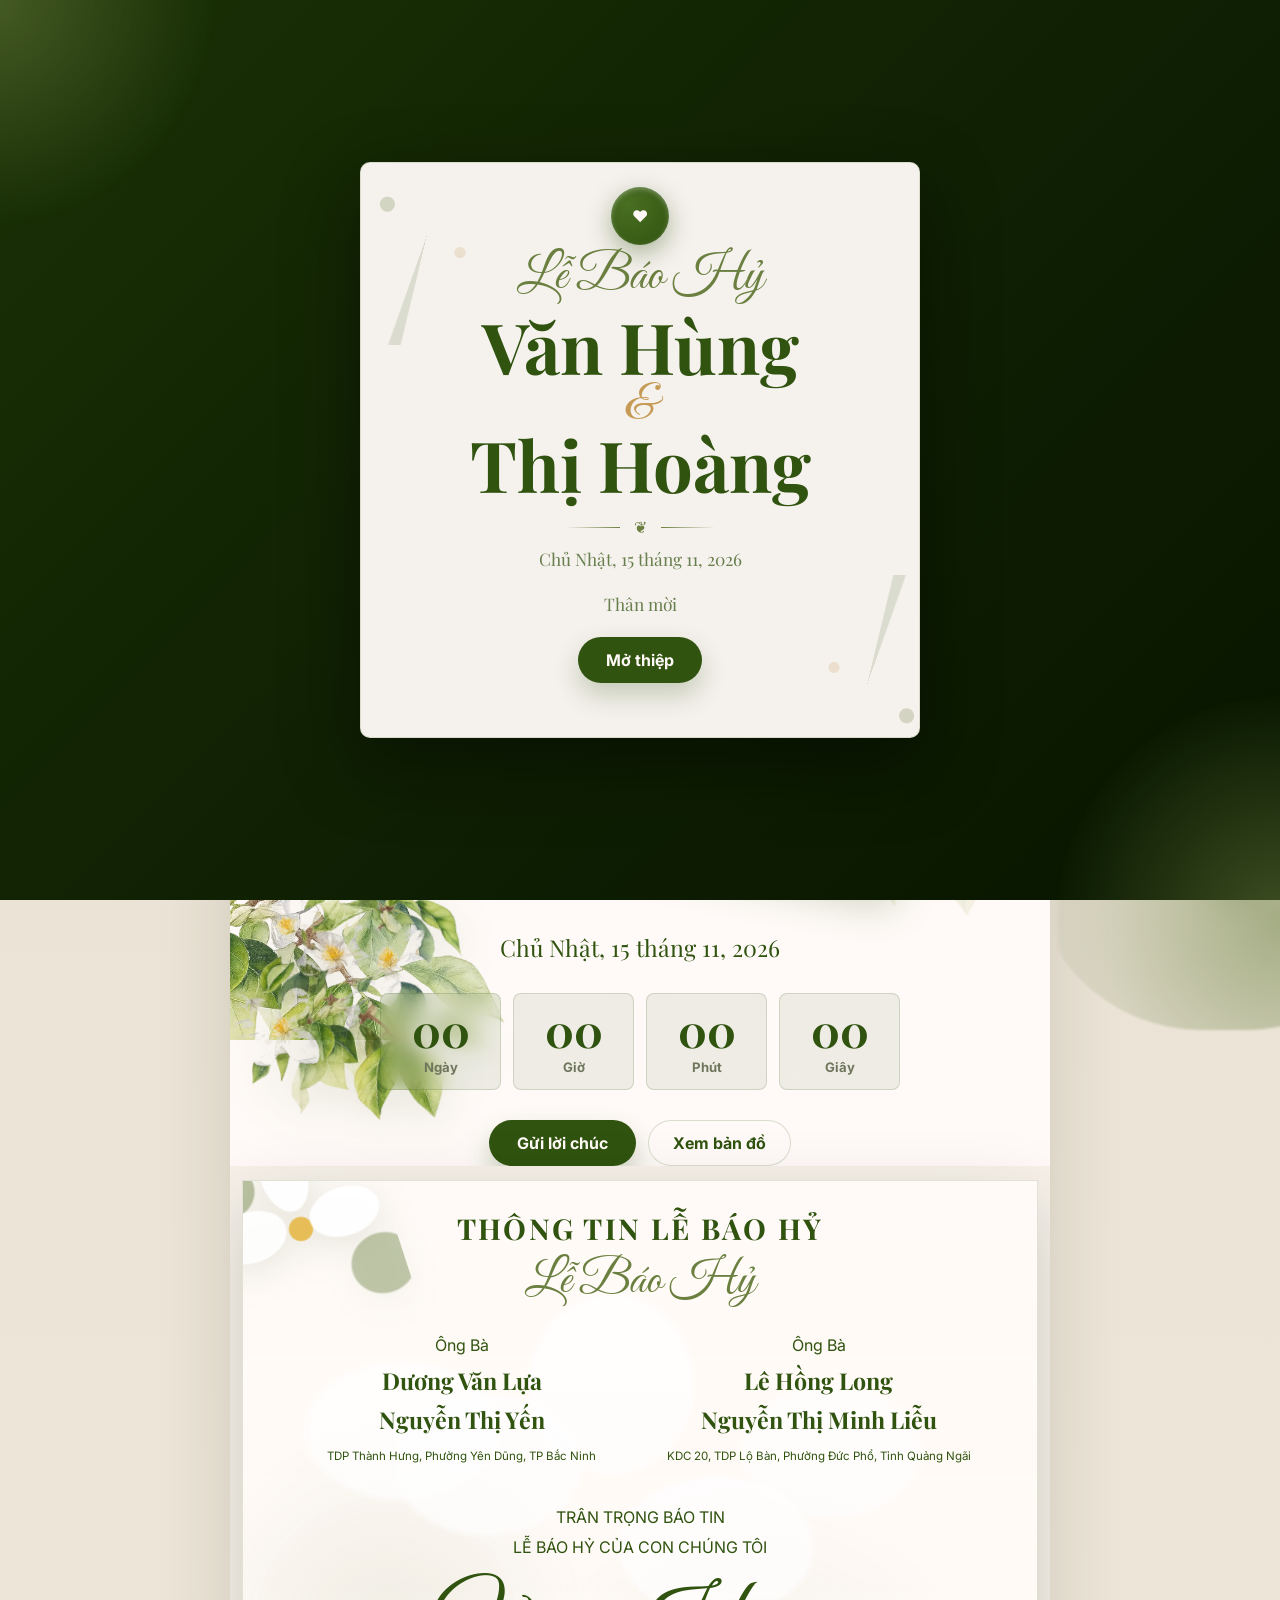
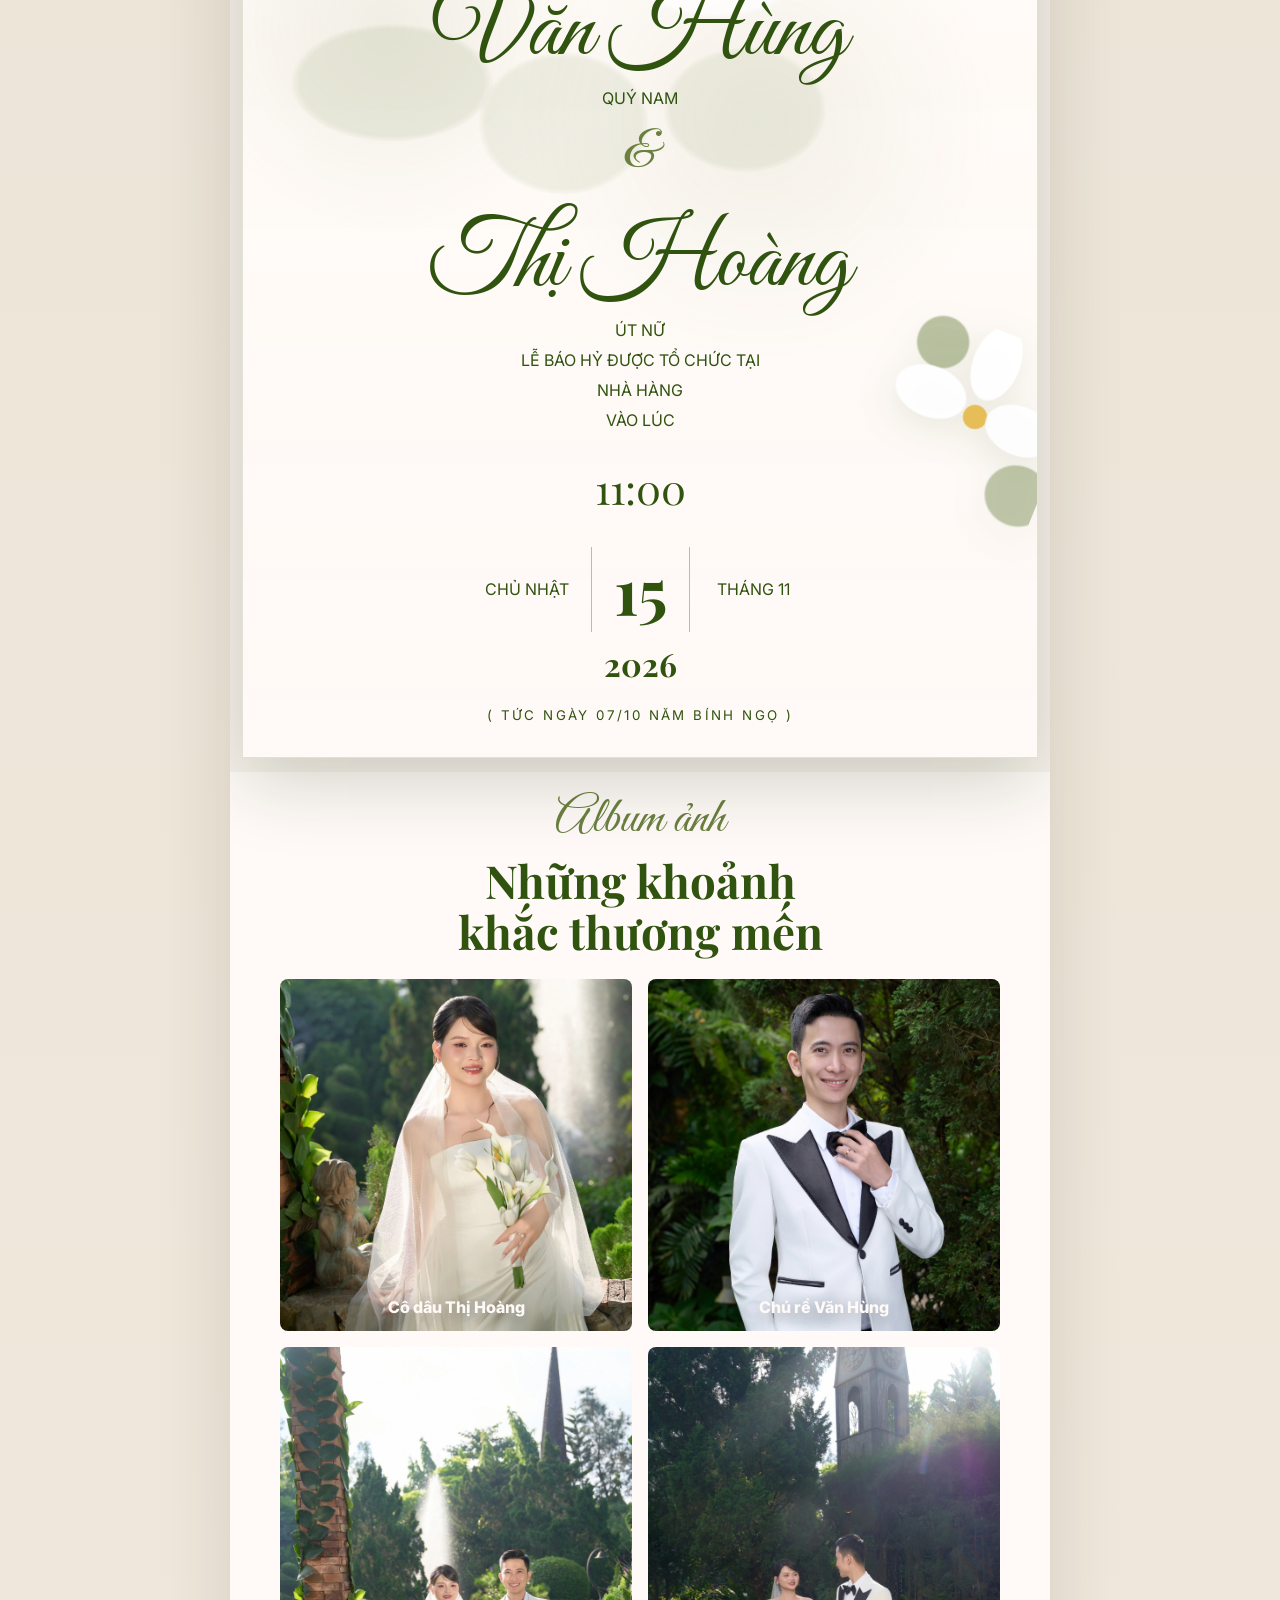
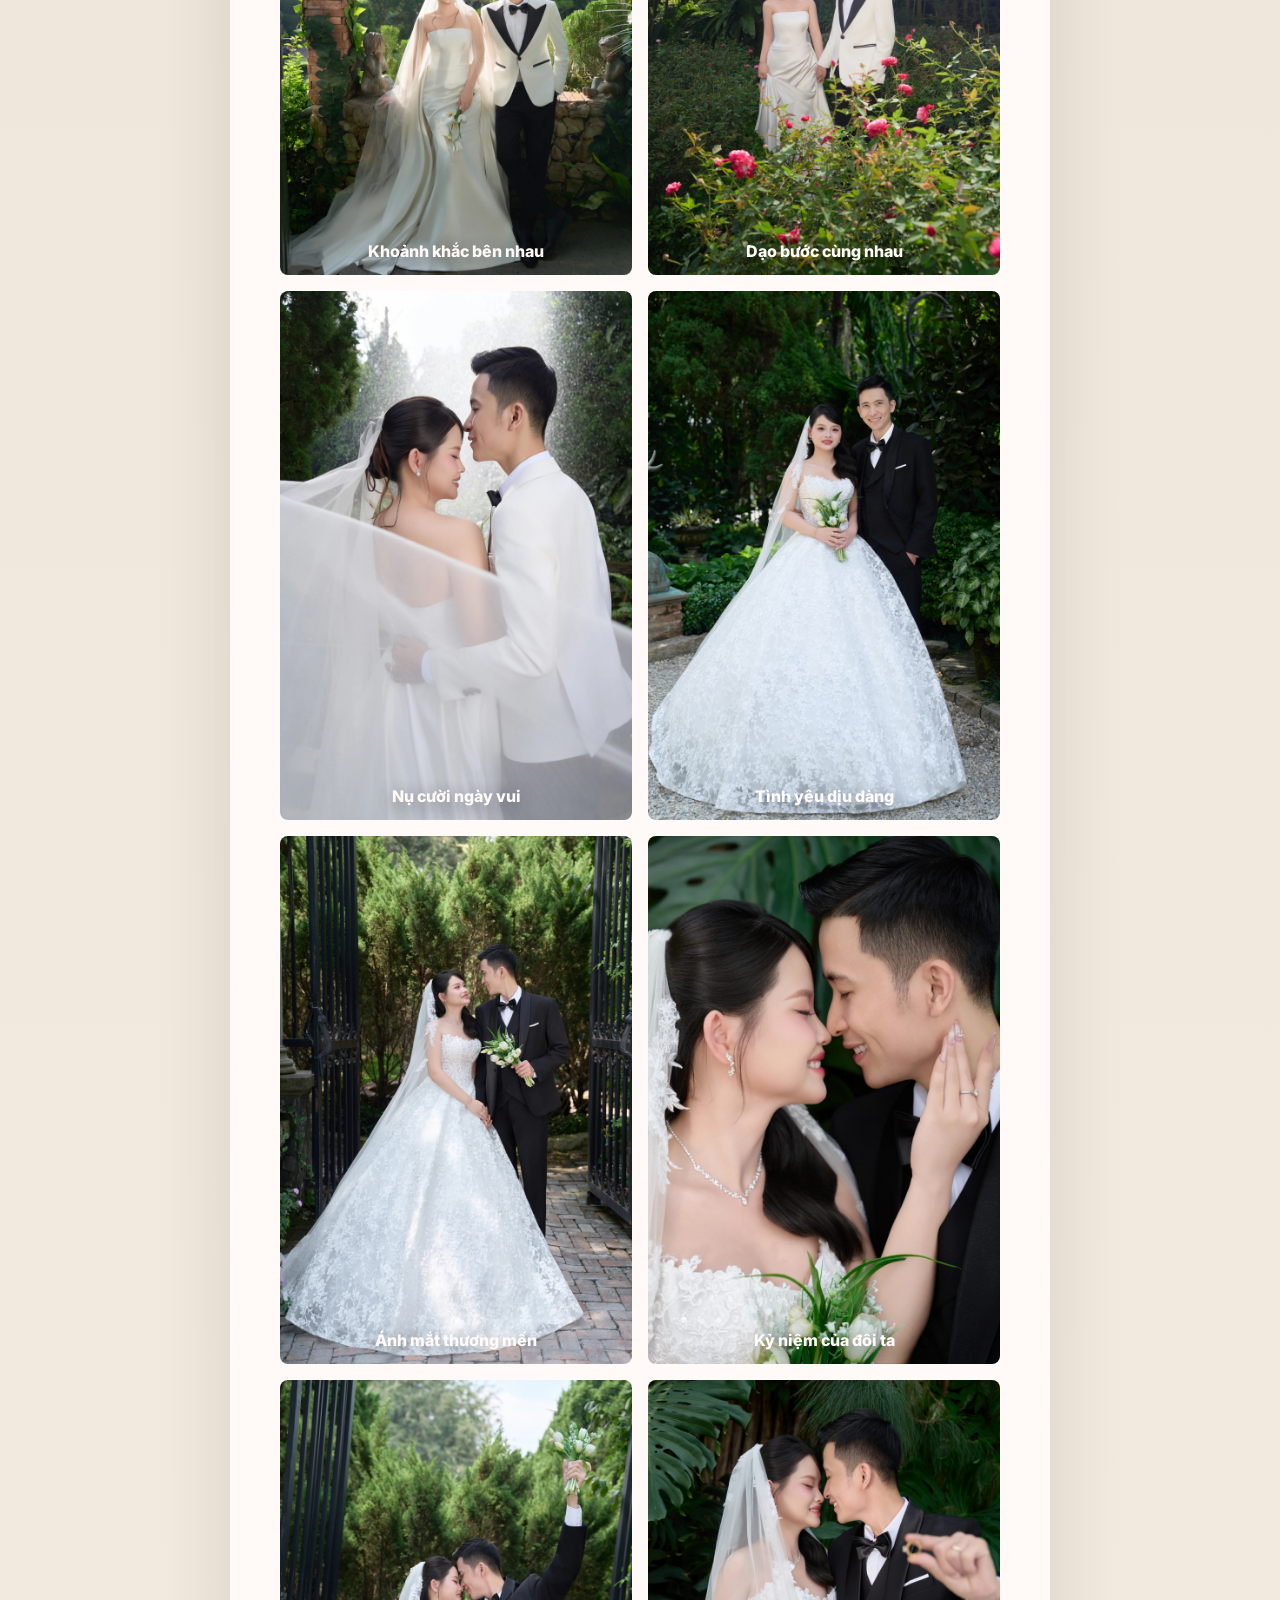
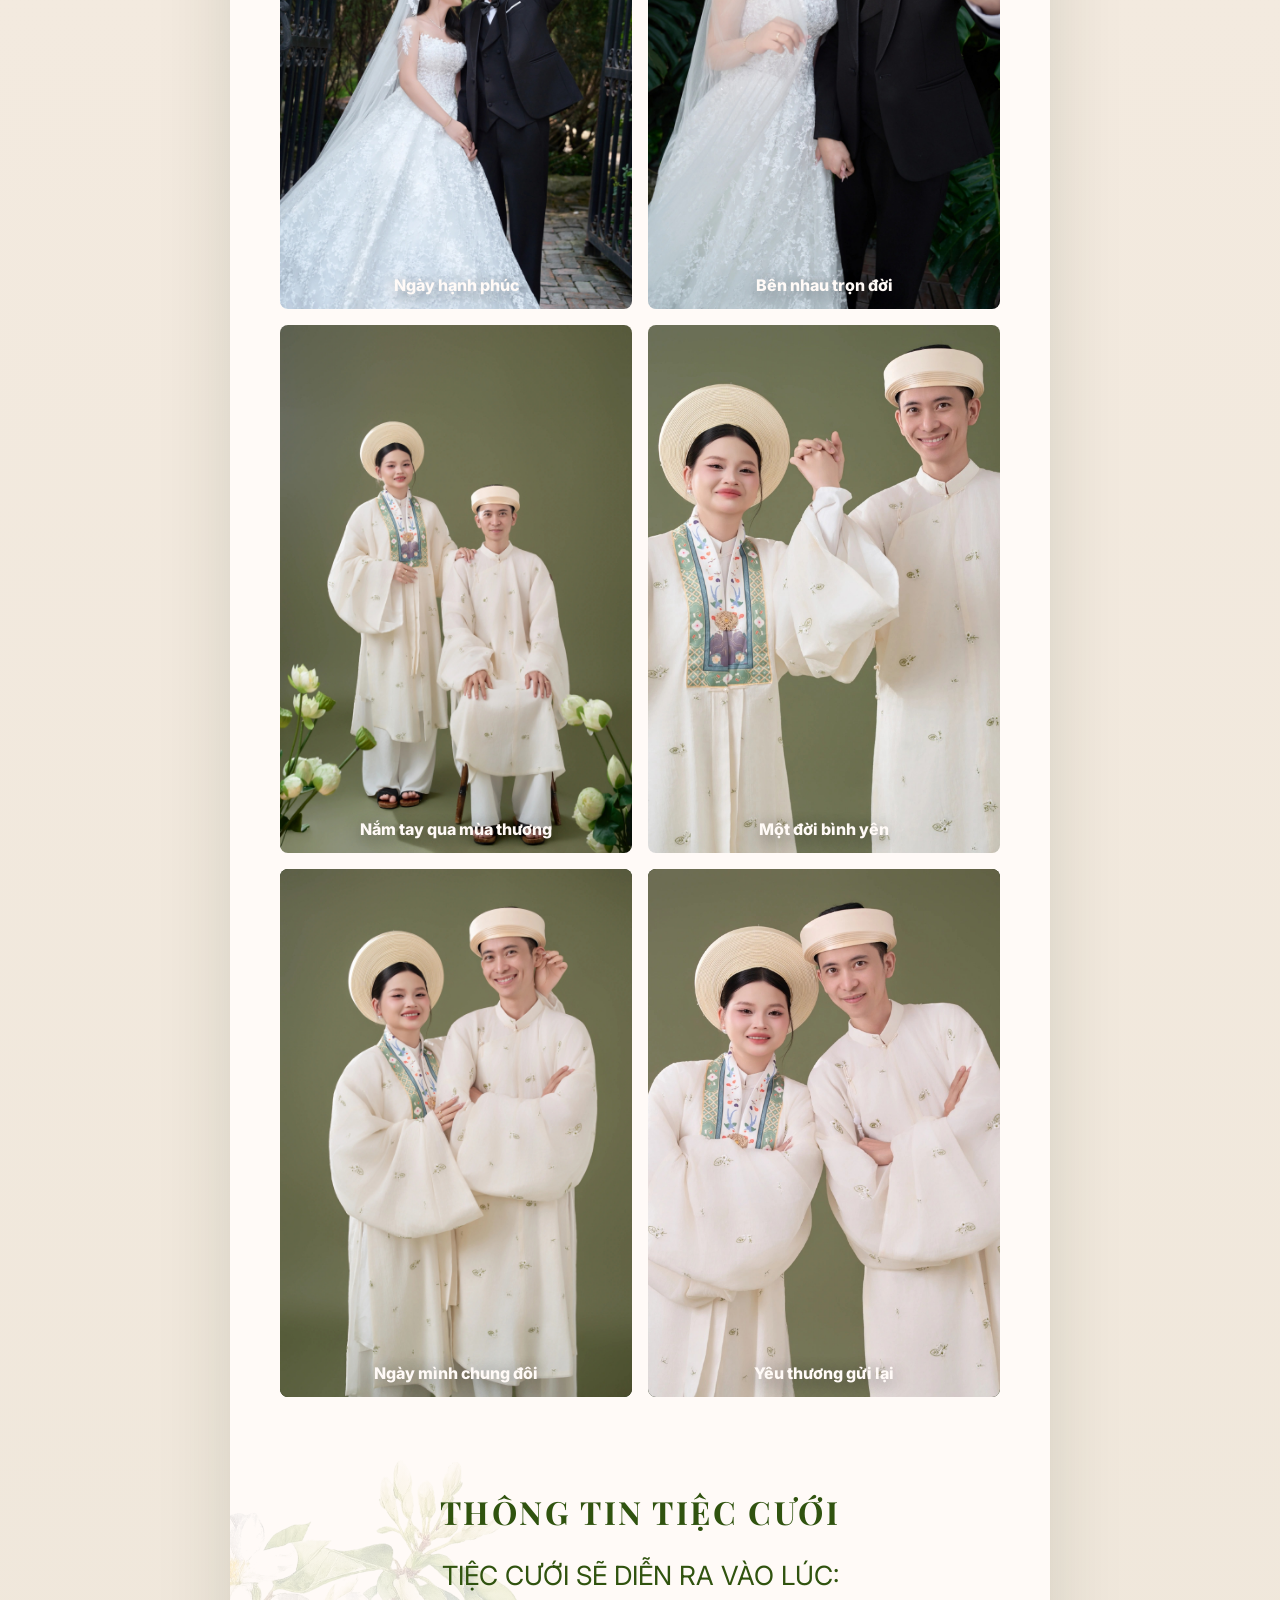
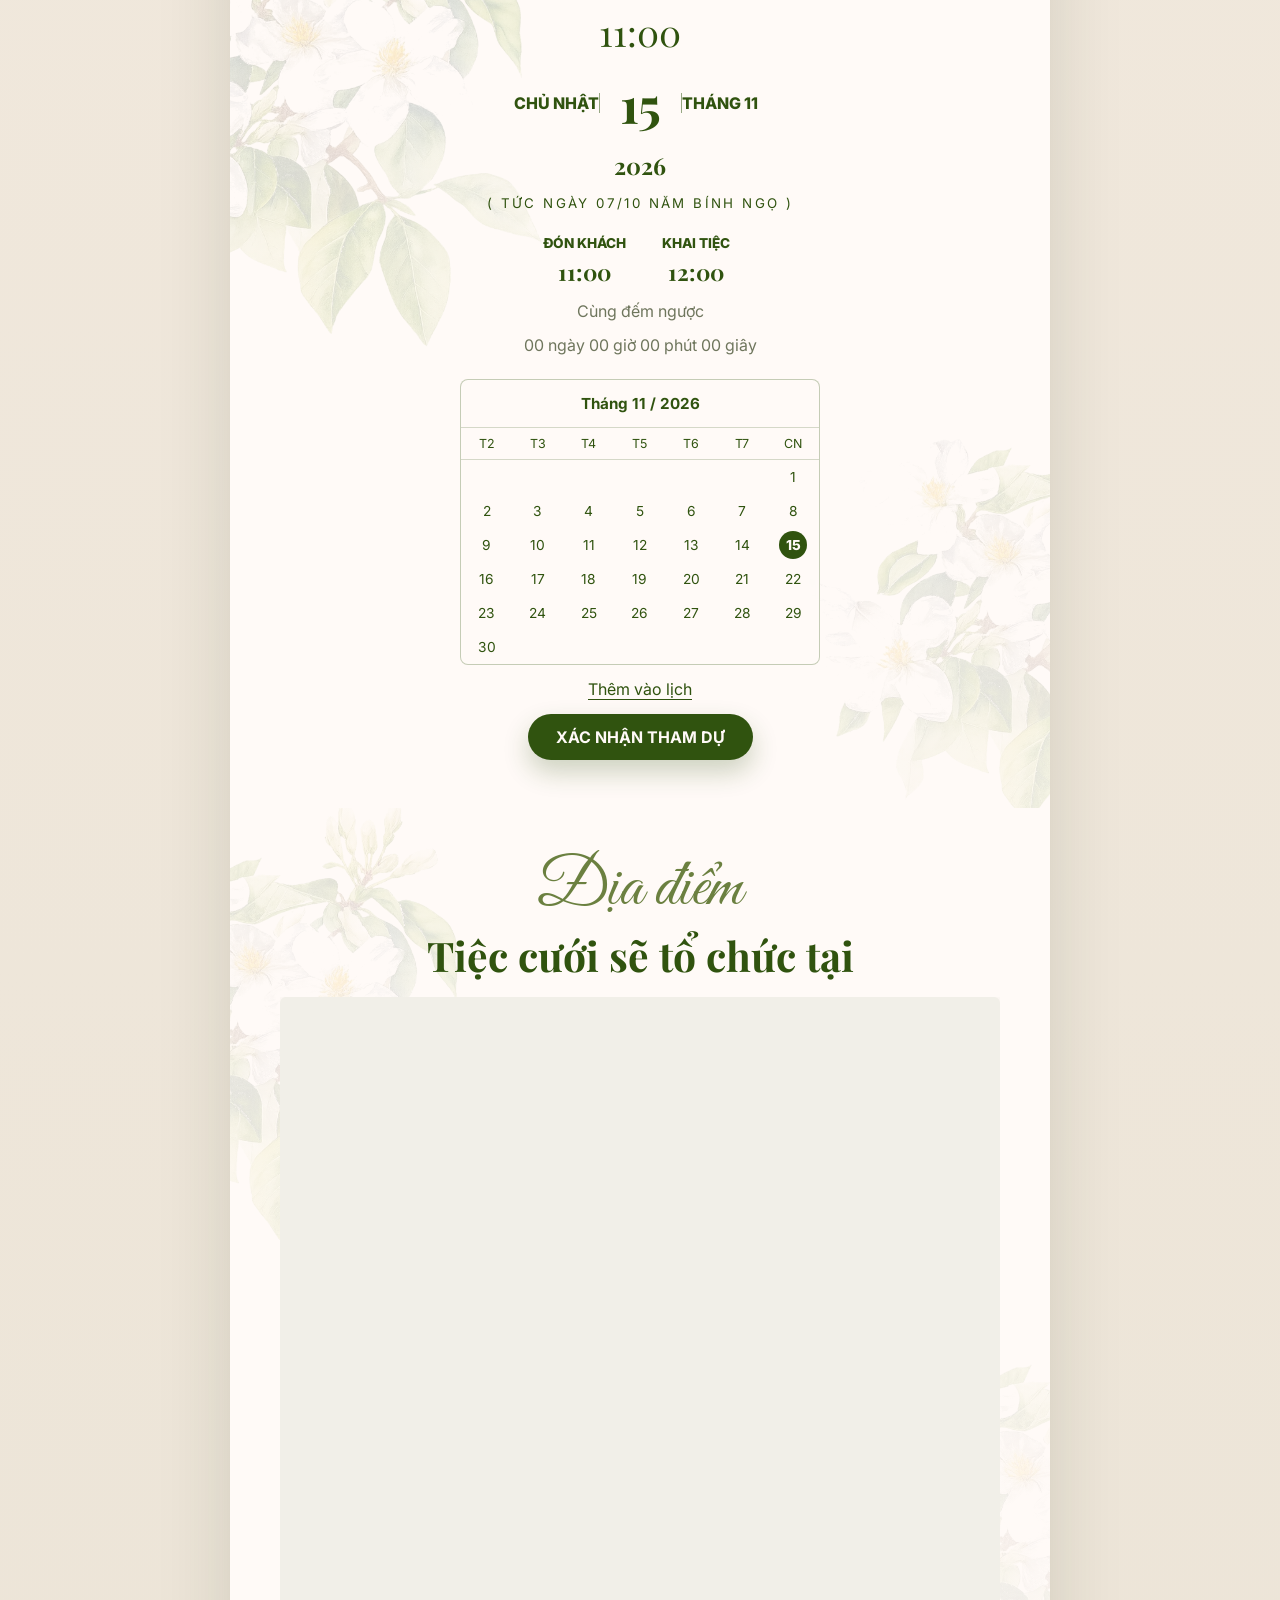
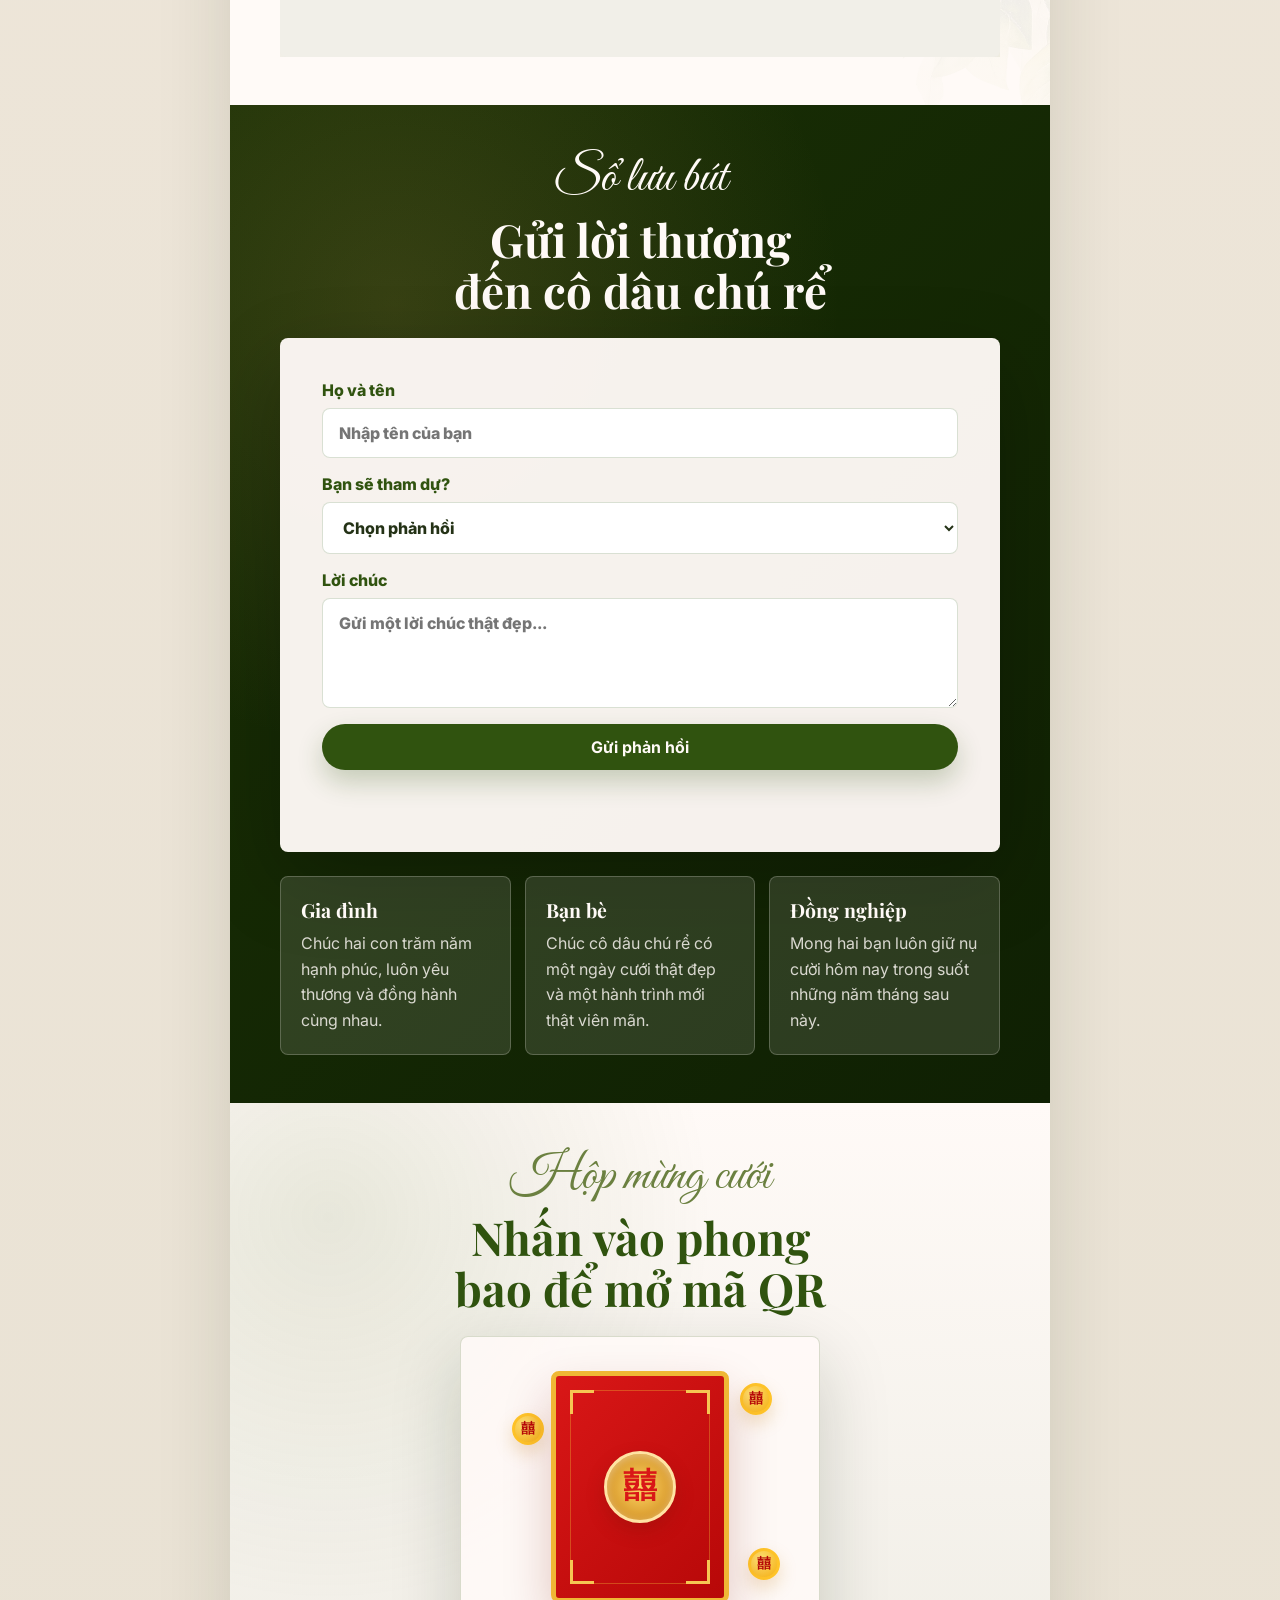
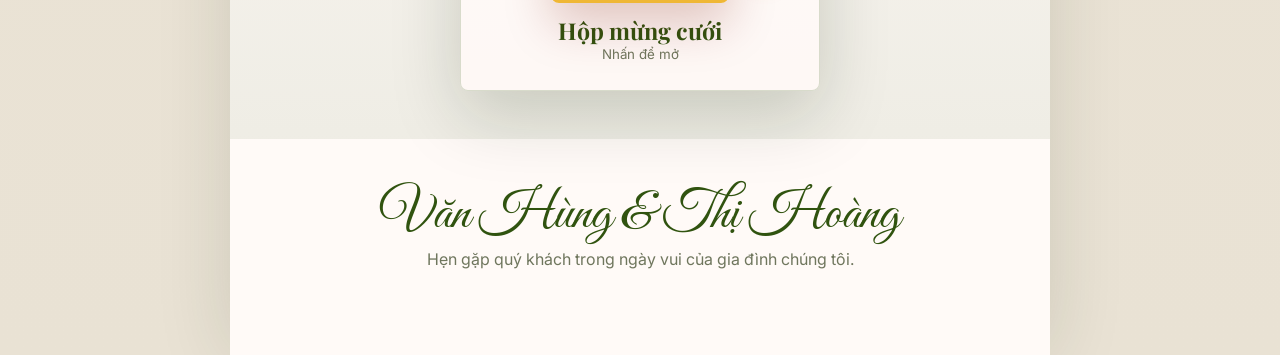
==== commit 4191ddc3: "Chuyen sang Le Bao Hy" ====
--- a/docs/index.html
+++ b/docs/index.html
@@ -1,392 +1,394 @@
-﻿<!DOCTYPE html>
-<html lang="vi">
-<head>
-    <meta charset="utf-8" />
-    <meta name="viewport" content="width=device-width, initial-scale=1.0" />
-    <meta name="theme-color" content="#30530f" />
-    <title>Thi&#x1EC7;p c&#x1B0;&#x1EDB;i V&#x103;n H&#xF9;ng &amp; Th&#x1ECB; Ho&#xE0;ng</title>
-    <link rel="icon" type="image/svg+xml" href="./favicon.svg" />
-    <link rel="shortcut icon" href="./favicon.ico" />
-    <link rel="preconnect" href="https://images.unsplash.com" />
-    <link rel="preconnect" href="https://img.vietqr.io" />
-    <link rel="preconnect" href="https://fonts.googleapis.com" />
-    <link rel="preconnect" href="https://fonts.gstatic.com" crossorigin />
-    <link href="https://fonts.googleapis.com/css2?family=Great+Vibes&family=Playfair+Display:wght@500;600;700&family=Inter:wght@400;500;600;700&display=swap" rel="stylesheet" />
-    <link rel="stylesheet" href="./css/site.css" />
-</head>
-<body>
-    
-<div class="invite-shell"
-     data-wedding-date="2026-10-25T10:00:00.0000000"
-     data-auto-scroll-speed="230"
-     data-auto-scroll-delay="250">
-    <audio id="weddingAudio" src="./media/my-love.mp3" preload="auto" loop></audio>
+﻿<!DOCTYPE html>
+<html lang="vi">
+<head>
+    <meta charset="utf-8" />
+    <meta name="viewport" content="width=device-width, initial-scale=1.0" />
+    <meta name="theme-color" content="#30530f" />
+    <title>Thi&#x1EC7;p c&#x1B0;&#x1EDB;i V&#x103;n H&#xF9;ng &amp; Th&#x1ECB; Ho&#xE0;ng</title>
+    <link rel="icon" type="image/svg+xml" href="./favicon.svg" />
+    <link rel="shortcut icon" href="./favicon.ico" />
+    <link rel="preconnect" href="https://images.unsplash.com" />
+    <link rel="preconnect" href="https://img.vietqr.io" />
+    <link rel="preconnect" href="https://fonts.googleapis.com" />
+    <link rel="preconnect" href="https://fonts.gstatic.com" crossorigin />
+    <link href="https://fonts.googleapis.com/css2?family=Great+Vibes&family=Playfair+Display:wght@500;600;700&family=Inter:wght@400;500;600;700&display=swap" rel="stylesheet" />
+    <link rel="stylesheet" href="./css/site.css" />
+</head>
+<body>
+    
+<div class="invite-shell"
+     data-wedding-date="2026-11-15T11:00:00.0000000"
+     data-auto-scroll-speed="230"
+     data-auto-scroll-delay="250">
+    <audio id="weddingAudio" src="./media/my-love.mp3" preload="auto" loop></audio>
+
+    <div class="opening-screen" id="openingScreen" aria-label="Màn mở thiệp">
+        <div class="leaf leaf-one"></div>
+        <div class="leaf leaf-two"></div>
+        <article class="envelope" aria-label="Phong bì thiệp cưới">
+            <div class="seal" aria-hidden="true">❤</div>
+            <div class="envelope-corner top-left"></div>
+            <div class="envelope-corner bottom-right"></div>
+    <p class="script-label">Lễ Báo Hỷ</p>
+            <h1>
+V&#x103;n H&#xF9;ng                        <span>&</span>
+Th&#x1ECB; Ho&#xE0;ng            </h1>
+            <div class="ornament" aria-hidden="true"><span></span>❦<span></span></div>
+            <p class="date-line">Ch&#x1EE7; Nh&#x1EAD;t, 15 th&#xE1;ng 11, 2026</p>
+            <p class="invite-note">Thân mời</p>
+            <button class="primary-button open-button" id="openInvite" type="button">Mở thiệp</button>
+        </article>
+    </div>
+
+    <button class="music-button" id="musicButton" type="button" aria-label="Bật hoặc tắt nhạc nền">
+        <span class="music-icon">♪</span>
+    </button>
+
+    <nav class="floating-nav" aria-label="Điều hướng thiệp cưới">
+        <a href="#home">Trang chủ</a>
+        <a href="#events">Lễ Báo Hỷ</a>
+        <a href="#gallery">Album</a>
+        <a href="#party">Tiệc cưới</a>
+        <a href="#map">Địa điểm</a>
+        <a href="#rsvp">Sổ lưu bút</a>
+        <a href="#gift">Hộp mừng cưới</a>
+    </nav>
+
+    <main id="home">
+        <section class="hero-section collage-hero">
+            <div class="collage-flower collage-top" aria-hidden="true"></div>
+            <div class="collage-flower collage-bottom" aria-hidden="true"></div>
+            <div class="collage-band" aria-hidden="true"></div>
+            <div class="collage-stage">
+                <figure class="collage-photo bride-photo">
+                    <img src="./images/trang-dau/chu-re.jpg" alt="Ảnh V&#x103;n H&#xF9;ng" />
+                </figure>
+                <div class="collage-name bride-name">
+                    <span>QU&#xDD; NAM</span>
+                    <strong>V&#x103;n H&#xF9;ng</strong>
+                </div>
+                <div class="collage-name groom-name">
+                    <span>&#xDA;T N&#x1EEE;</span>
+                    <strong>Th&#x1ECB; Ho&#xE0;ng</strong>
+                </div>
+                <figure class="collage-photo groom-photo">
+                    <img src="./images/trang-dau/co-dau.jpg" alt="Ảnh Th&#x1ECB; Ho&#xE0;ng" />
+                </figure>
+            </div>
+            <div class="hero-content collage-actions">
+                <p class="hero-date">Ch&#x1EE7; Nh&#x1EAD;t, 15 th&#xE1;ng 11, 2026</p>
+                <div class="countdown" aria-label="Đếm ngược tới ngày cưới">
+                    <div><strong id="days">00</strong><span>Ngày</span></div>
+                    <div><strong id="hours">00</strong><span>Giờ</span></div>
+                    <div><strong id="minutes">00</strong><span>Phút</span></div>
+                    <div><strong id="seconds">00</strong><span>Giây</span></div>
+                </div>
+                <div class="hero-actions">
+                    <a class="primary-button" href="#rsvp">Gửi lời chúc</a>
+                    <a class="secondary-button light-button" href="#map">Xem bản đồ</a>
+                </div>
+            </div>
+        </section>
+
+        <section class="events-section" id="events">
+            <article class="wedding-notice">
+                <div class="notice-flower notice-flower-left" aria-hidden="true"></div>
+                <div class="notice-flower notice-flower-right" aria-hidden="true"></div>
+                <h2>THÔNG TIN LỄ BÁO HỶ</h2>
+                <p class="notice-type">L&#x1EC5; B&#xE1;o H&#x1EF7;</p>
+                <div class="notice-parents">
+                        <div>
+                            <p>Ông Bà</p>
+                            <strong>D&#x1B0;&#x1A1;ng V&#x103;n L&#x1EF1;a</strong>
+                            <strong>Nguy&#x1EC5;n Th&#x1ECB; Y&#x1EBF;n</strong>
+                            <small>TDP Th&#xE0;nh H&#x1B0;ng, Ph&#x1B0;&#x1EDD;ng Y&#xEA;n D&#x169;ng, TP B&#x1EAF;c Ninh</small>
+                        </div>
+                        <div>
+                            <p>Ông Bà</p>
+                            <strong>L&#xEA; H&#x1ED3;ng Long</strong>
+                            <strong>Nguy&#x1EC5;n Th&#x1ECB; Minh Li&#x1EC5;u</strong>
+                            <small>KDC 20, TDP L&#x1ED9; B&#xE0;n, Ph&#x1B0;&#x1EDD;ng &#x110;&#x1EE9;c Ph&#x1ED5;, T&#x1EC9;nh Qu&#x1EA3;ng Ng&#xE3;i</small>
+                        </div>
+                </div>
+                <div class="notice-center">
+                    <p>TRÂN TRỌNG BÁO TIN</p>
+                    <p>L&#x1EC4; B&#xC1;O H&#x1EF6; C&#x1EE6;A CON CH&#xDA;NG T&#xD4;I</p>
+                        <h3>V&#x103;n H&#xF9;ng</h3>
+                        <span>QU&#xDD; NAM</span>
+                            <em>&</em>
+                        <h3>Th&#x1ECB; Ho&#xE0;ng</h3>
+                        <span>&#xDA;T N&#x1EEE;</span>
+                    <p>L&#x1EC4; B&#xC1;O H&#x1EF6; &#x110;&#x1AF;&#x1EE2;C T&#x1ED4; CH&#x1EE8;C T&#x1EA0;I</p>
+                    <p>Nh&#xE0; H&#xE0;ng</p>
+                    <p>VÀO LÚC</p>
+                    <time>11:00</time>
+                    <div class="notice-date">
+                        <span>CH&#x1EE6; NH&#x1EAC;T</span>
+                        <strong>15</strong>
+                        <span>THÁNG 11</span>
+                    </div>
+                    <b>2026</b>
+                    <small>( T&#x1EE8;C NG&#xC0;Y 07/10 N&#x102;M B&#xCD;NH NG&#x1ECC; )</small>
+                </div>
+            </article>
+        </section>
+
+        <section class="gallery-section" id="gallery">
+            <div class="section-heading">
+                <p class="script-label">Album ảnh</p>
+                <h2>Những khoảnh khắc thương mến</h2>
+            </div>
+            <div class="gallery-grid">
+                    <button class="gallery-item" type="button" data-gallery="./images/album/album-01.jpg" aria-label="Xem ảnh C&#xF4; d&#xE2;u Th&#x1ECB; Ho&#xE0;ng">
+                        <img src="./images/album/album-01.jpg" alt="C&#xF4; d&#xE2;u Th&#x1ECB; Ho&#xE0;ng" loading="lazy" />
+                        <span>C&#xF4; d&#xE2;u Th&#x1ECB; Ho&#xE0;ng</span>
+                    </button>
+                    <button class="gallery-item" type="button" data-gallery="./images/album/album-02.jpg" aria-label="Xem ảnh Ch&#xFA; r&#x1EC3; V&#x103;n H&#xF9;ng">
+                        <img src="./images/album/album-02.jpg" alt="Ch&#xFA; r&#x1EC3; V&#x103;n H&#xF9;ng" loading="lazy" />
+                        <span>Ch&#xFA; r&#x1EC3; V&#x103;n H&#xF9;ng</span>
+                    </button>
+                    <button class="gallery-item" type="button" data-gallery="./images/album/album-03.jpg" aria-label="Xem ảnh Kho&#x1EA3;nh kh&#x1EAF;c b&#xEA;n nhau">
+                        <img src="./images/album/album-03.jpg" alt="Kho&#x1EA3;nh kh&#x1EAF;c b&#xEA;n nhau" loading="lazy" />
+                        <span>Kho&#x1EA3;nh kh&#x1EAF;c b&#xEA;n nhau</span>
+                    </button>
+                    <button class="gallery-item" type="button" data-gallery="./images/album/album-04.jpg" aria-label="Xem ảnh D&#x1EA1;o b&#x1B0;&#x1EDB;c c&#xF9;ng nhau">
+                        <img src="./images/album/album-04.jpg" alt="D&#x1EA1;o b&#x1B0;&#x1EDB;c c&#xF9;ng nhau" loading="lazy" />
+                        <span>D&#x1EA1;o b&#x1B0;&#x1EDB;c c&#xF9;ng nhau</span>
+                    </button>
+                    <button class="gallery-item" type="button" data-gallery="./images/album/album-05.jpg" aria-label="Xem ảnh N&#x1EE5; c&#x1B0;&#x1EDD;i ng&#xE0;y vui">
+                        <img src="./images/album/album-05.jpg" alt="N&#x1EE5; c&#x1B0;&#x1EDD;i ng&#xE0;y vui" loading="lazy" />
+                        <span>N&#x1EE5; c&#x1B0;&#x1EDD;i ng&#xE0;y vui</span>
+                    </button>
+                    <button class="gallery-item" type="button" data-gallery="./images/album/album-06.jpg" aria-label="Xem ảnh T&#xEC;nh y&#xEA;u d&#x1ECB;u d&#xE0;ng">
+                        <img src="./images/album/album-06.jpg" alt="T&#xEC;nh y&#xEA;u d&#x1ECB;u d&#xE0;ng" loading="lazy" />
+                        <span>T&#xEC;nh y&#xEA;u d&#x1ECB;u d&#xE0;ng</span>
+                    </button>
+                    <button class="gallery-item" type="button" data-gallery="./images/album/album-07.jpg" aria-label="Xem ảnh &#xC1;nh m&#x1EAF;t th&#x1B0;&#x1A1;ng m&#x1EBF;n">
+                        <img src="./images/album/album-07.jpg" alt="&#xC1;nh m&#x1EAF;t th&#x1B0;&#x1A1;ng m&#x1EBF;n" loading="lazy" />
+                        <span>&#xC1;nh m&#x1EAF;t th&#x1B0;&#x1A1;ng m&#x1EBF;n</span>
+                    </button>
+                    <button class="gallery-item" type="button" data-gallery="./images/album/album-08.jpg" aria-label="Xem ảnh K&#x1EF7; ni&#x1EC7;m c&#x1EE7;a &#x111;&#xF4;i ta">
+                        <img src="./images/album/album-08.jpg" alt="K&#x1EF7; ni&#x1EC7;m c&#x1EE7;a &#x111;&#xF4;i ta" loading="lazy" />
+                        <span>K&#x1EF7; ni&#x1EC7;m c&#x1EE7;a &#x111;&#xF4;i ta</span>
+                    </button>
+                    <button class="gallery-item" type="button" data-gallery="./images/album/album-09.jpg" aria-label="Xem ảnh Ng&#xE0;y h&#x1EA1;nh ph&#xFA;c">
+                        <img src="./images/album/album-09.jpg" alt="Ng&#xE0;y h&#x1EA1;nh ph&#xFA;c" loading="lazy" />
+                        <span>Ng&#xE0;y h&#x1EA1;nh ph&#xFA;c</span>
+                    </button>
+                    <button class="gallery-item" type="button" data-gallery="./images/album/album-10.jpg" aria-label="Xem ảnh B&#xEA;n nhau tr&#x1ECD;n &#x111;&#x1EDD;i">
+                        <img src="./images/album/album-10.jpg" alt="B&#xEA;n nhau tr&#x1ECD;n &#x111;&#x1EDD;i" loading="lazy" />
+                        <span>B&#xEA;n nhau tr&#x1ECD;n &#x111;&#x1EDD;i</span>
+                    </button>
+                    <button class="gallery-item" type="button" data-gallery="./images/album/album-11.jpg" aria-label="Xem ảnh N&#x1EAF;m tay qua m&#xF9;a th&#x1B0;&#x1A1;ng">
+                        <img src="./images/album/album-11.jpg" alt="N&#x1EAF;m tay qua m&#xF9;a th&#x1B0;&#x1A1;ng" loading="lazy" />
+                        <span>N&#x1EAF;m tay qua m&#xF9;a th&#x1B0;&#x1A1;ng</span>
+                    </button>
+                    <button class="gallery-item" type="button" data-gallery="./images/album/album-12.jpg" aria-label="Xem ảnh M&#x1ED9;t &#x111;&#x1EDD;i b&#xEC;nh y&#xEA;n">
+                        <img src="./images/album/album-12.jpg" alt="M&#x1ED9;t &#x111;&#x1EDD;i b&#xEC;nh y&#xEA;n" loading="lazy" />
+                        <span>M&#x1ED9;t &#x111;&#x1EDD;i b&#xEC;nh y&#xEA;n</span>
+                    </button>
+                    <button class="gallery-item" type="button" data-gallery="./images/album/album-13.jpg" aria-label="Xem ảnh Ng&#xE0;y m&#xEC;nh chung &#x111;&#xF4;i">
+                        <img src="./images/album/album-13.jpg" alt="Ng&#xE0;y m&#xEC;nh chung &#x111;&#xF4;i" loading="lazy" />
+                        <span>Ng&#xE0;y m&#xEC;nh chung &#x111;&#xF4;i</span>
+                    </button>
+                    <button class="gallery-item" type="button" data-gallery="./images/album/album-14.jpg" aria-label="Xem ảnh Y&#xEA;u th&#x1B0;&#x1A1;ng g&#x1EED;i l&#x1EA1;i">
+                        <img src="./images/album/album-14.jpg" alt="Y&#xEA;u th&#x1B0;&#x1A1;ng g&#x1EED;i l&#x1EA1;i" loading="lazy" />
+                        <span>Y&#xEA;u th&#x1B0;&#x1A1;ng g&#x1EED;i l&#x1EA1;i</span>
+                    </button>
+            </div>
+        </section>
+
+        <section class="party-section" id="party">
+            <div class="party-card">
+                <h2>THÔNG TIN TIỆC CƯỚI</h2>
+                <p class="party-lead">TIỆC CƯỚI SẼ DIỄN RA VÀO LÚC:</p>
+                <time class="party-time">11:00</time>
+                <div class="party-date">
+                    <span>CH&#x1EE6; NH&#x1EAC;T</span>
+                    <strong>15</strong>
+                    <span>THÁNG 11</span>
+                </div>
+                <b>2026</b>
+                <small>( T&#x1EE8;C NG&#xC0;Y 07/10 N&#x102;M B&#xCD;NH NG&#x1ECC; )</small>
+                <div class="party-times">
+                        <div>
+                            <span>&#x110;&#xF3;n kh&#xE1;ch</span>
+                            <strong>11:00</strong>
+                        </div>
+                        <div>
+                            <span>Khai ti&#x1EC7;c</span>
+                            <strong>12:00</strong>
+                        </div>
+                </div>
+                <p class="countdown-label">Cùng đếm ngược</p>
+                <p class="countdown-line"><span id="partyDays">00</span> ngày <span id="partyHours">00</span> giờ <span id="partyMinutes">00</span> phút <span id="partySeconds">00</span> giây</p>
+                <div class="mini-calendar" aria-label="Lịch tháng 11 năm 2026">
+                    <strong>Tháng 11 / 2026</strong>
+                    <div class="calendar-weekdays">
+                        <span>T2</span><span>T3</span><span>T4</span><span>T5</span><span>T6</span><span>T7</span><span>CN</span>
+                    </div>
+                    <div class="calendar-days">
+                            <span></span>
+                            <span></span>
+                            <span></span>
+                            <span></span>
+                            <span></span>
+                            <span></span>
+                            <span class="">1</span>
+                            <span class="">2</span>
+                            <span class="">3</span>
+                            <span class="">4</span>
+                            <span class="">5</span>
+                            <span class="">6</span>
+                            <span class="">7</span>
+                            <span class="">8</span>
+                            <span class="">9</span>
+                            <span class="">10</span>
+                            <span class="">11</span>
+                            <span class="">12</span>
+                            <span class="">13</span>
+                            <span class="">14</span>
+                            <span class="is-wedding-day">15</span>
+                            <span class="">16</span>
+                            <span class="">17</span>
+                            <span class="">18</span>
+                            <span class="">19</span>
+                            <span class="">20</span>
+                            <span class="">21</span>
+                            <span class="">22</span>
+                            <span class="">23</span>
+                            <span class="">24</span>
+                            <span class="">25</span>
+                            <span class="">26</span>
+                            <span class="">27</span>
+                            <span class="">28</span>
+                            <span class="">29</span>
+                            <span class="">30</span>
+                    </div>
+                </div>
+                <a class="calendar-link" href="#rsvp">Thêm vào lịch</a>
+                <a class="primary-button" href="#rsvp">XÁC NHẬN THAM DỰ</a>
+            </div>
+        </section>
+
+        <section class="map-section" id="map">
+            <div class="section-heading">
+                <p class="script-label">Địa điểm</p>
+                <h2>Tiệc cưới sẽ tổ chức tại</h2>
+            </div>
+            <div class="map-card">
+                <div class="map-frame">
+                    <iframe id="googleMapFrame" src="https://maps.google.com/maps?hl=vi&amp;q=T%C6%B0%20gia%20hai%20h%E1%BB%8D%2C%2055MP%2BH27%2C%20Y%C3%AAn%20D%C5%A9ng%2C%20B%E1%BA%AFc%20Ninh%2C%20Vi%E1%BB%87t%20Nam&amp;z=16&amp;ie=UTF8&amp;iwloc=B&amp;output=embed" title="Google Map đến 55MP&#x2B;H27, Y&#xEA;n D&#x169;ng, B&#x1EAF;c Ninh, Vi&#x1EC7;t Nam" loading="lazy" referrerpolicy="no-referrer-when-downgrade" allowfullscreen></iframe>
+                </div>
+                <div class="map-info">
+                    <p class="map-venue">T&#x1B0; gia hai h&#x1ECD;</p>
+                    <p>55MP&#x2B;H27, Y&#xEA;n D&#x169;ng, B&#x1EAF;c Ninh, Vi&#x1EC7;t Nam</p>
+                </div>
+            </div>
+        </section>
+
+        <section class="rsvp-section" id="rsvp">
+            <div class="section-heading">
+                <p class="script-label">Sổ lưu bút</p>
+                <h2>Gửi lời thương đến cô dâu chú rể</h2>
+            </div>
+            <form class="rsvp-form" id="rsvpForm" method="post" action="/?handler=SubmitRsvp">
+                <label class="rsvp-honeypot" aria-hidden="true">
+                    Để trống
+                    <input name="website" type="text" tabindex="-1" autocomplete="off" />
+                </label>
+                <label>
+                    Họ và tên
+                    <input name="guest" type="text" placeholder="Nhập tên của bạn" maxlength="120" required />
+                </label>
+                <label>
+                    Bạn sẽ tham dự?
+                    <select name="attending" required>
+                        <option value="">Chọn phản hồi</option>
+                        <option>Có, tôi sẽ đến chung vui</option>
+                        <option>Rất tiếc, tôi chưa thể tham dự</option>
+                    </select>
+                </label>
+                <label>
+                    Lời chúc
+                    <textarea name="message" rows="4" maxlength="2000" placeholder="Gửi một lời chúc thật đẹp..." required></textarea>
+                </label>
+                <button class="primary-button" type="submit">Gửi phản hồi</button>
+                <p class="form-status" id="formStatus" role="status"></p>
+            <input name="__RequestVerificationToken" type="hidden" value="CfDJ8PxqZvun6WBMiqeOYggTH4O5bxWL2wHT_0mjtrWvKpCMqN8M8aVfwVGompCkd-dQKN2Xsx1mrq6Q2m0Ome1QnIeZNUFfu8_0zPtSVw7CMRop91UMxnfaWoabJ3HTL0PFIeq1VAJc-GvSfohInYqDgMQ" /></form>
+            <div class="wish-list">
+                    <article>
+                        <strong>Gia &#x111;&#xEC;nh</strong>
+                        <p>Ch&#xFA;c hai con tr&#x103;m n&#x103;m h&#x1EA1;nh ph&#xFA;c, lu&#xF4;n y&#xEA;u th&#x1B0;&#x1A1;ng v&#xE0; &#x111;&#x1ED3;ng h&#xE0;nh c&#xF9;ng nhau.</p>
+                    </article>
+                    <article>
+                        <strong>B&#x1EA1;n b&#xE8;</strong>
+                        <p>Ch&#xFA;c c&#xF4; d&#xE2;u ch&#xFA; r&#x1EC3; c&#xF3; m&#x1ED9;t ng&#xE0;y c&#x1B0;&#x1EDB;i th&#x1EAD;t &#x111;&#x1EB9;p v&#xE0; m&#x1ED9;t h&#xE0;nh tr&#xEC;nh m&#x1EDB;i th&#x1EAD;t vi&#xEA;n m&#xE3;n.</p>
+                    </article>
+                    <article>
+                        <strong>&#x110;&#x1ED3;ng nghi&#x1EC7;p</strong>
+                        <p>Mong hai b&#x1EA1;n lu&#xF4;n gi&#x1EEF; n&#x1EE5; c&#x1B0;&#x1EDD;i h&#xF4;m nay trong su&#x1ED1;t nh&#x1EEF;ng n&#x103;m th&#xE1;ng sau n&#xE0;y.</p>
+                    </article>
+            </div>
+        </section>
+
+        <section class="gift-section" id="gift">
+            <div class="section-heading">
+                <p class="script-label">Hộp mừng cưới</p>
+                <h2>Nhấn vào phong bao để mở mã QR</h2>
+            </div>
+            <div class="gift-envelope-grid">
+                    <button class="gift-envelope-card gift-envelope-main" type="button" data-open-gift="giftDialog" aria-haspopup="dialog">
+                        <span class="gift-coin coin-one">囍</span>
+                        <span class="gift-coin coin-two">囍</span>
+                        <span class="gift-coin coin-three">囍</span>
+                        <span class="gift-envelope">
+                            <span class="gift-corner top-left-corner"></span>
+                            <span class="gift-corner top-right-corner"></span>
+                            <span class="gift-corner bottom-left-corner"></span>
+                            <span class="gift-corner bottom-right-corner"></span>
+                            <span class="gift-seal">囍</span>
+                        </span>
+                        <strong>Hộp mừng cưới</strong>
+                        <small>Nhấn để mở</small>
+                    </button>
+            </div>
+        </section>
+    </main>
+
+    <footer class="site-footer">
+        <p>V&#x103;n H&#xF9;ng &amp; Th&#x1ECB; Ho&#xE0;ng</p>
+        <span>Hẹn gặp quý khách trong ngày vui của gia đình chúng tôi.</span>
+    </footer>
+
+    <dialog class="photo-dialog" id="photoDialog">
+        <button class="dialog-close" type="button" data-close-photo aria-label="Đóng">×</button>
+        <img id="photoDialogImage" alt="Ảnh cưới phóng to" />
+    </dialog>
+
+        <dialog class="gift-dialog gift-options-dialog" id="giftDialog">
+            <button class="dialog-close" type="button" data-close-gift aria-label="Đóng">×</button>
+            <h2>Hộp mừng cưới</h2>
+            <div class="gift-account-grid">
+                    <article class="gift-account-card">
+                        <h3>Ch&#xFA; r&#x1EC3;</h3>
+                        <p>D&#x1AF;&#x1A0;NG V&#x102;N H&#xD9;NG</p>
+                        <p>VP Bank - 160038397</p>
+                        <img src="https://img.vietqr.io/image/VPBANK-160038397-compact2.png?addInfo=M%E1%BB%ABng%20c%C6%B0%E1%BB%9Bi%20cho%20ch%C3%BA%20r%E1%BB%83%20V%C4%83n%20H%C3%B9ng&amp;accountName=D%C6%AF%C6%A0NG%20V%C4%82N%20H%C3%99NG" alt="QR chuyển khoản Ch&#xFA; r&#x1EC3;" loading="eager" decoding="async" />
+                    </article>
+                    <article class="gift-account-card">
+                        <h3>C&#xF4; d&#xE2;u</h3>
+                        <p>L&#xCA; TH&#x1ECA; HO&#xC0;NG</p>
+                        <p>BIDV Bank - 67210000773869</p>
+                        <img src="https://img.vietqr.io/image/BIDV-67210000773869-compact2.png?addInfo=M%E1%BB%ABng%20c%C6%B0%E1%BB%9Bi%20cho%20c%C3%B4%20d%C3%A2u%20Th%E1%BB%8B%20Ho%C3%A0ng&amp;accountName=L%C3%8A%20TH%E1%BB%8A%20HO%C3%80NG" alt="QR chuyển khoản C&#xF4; d&#xE2;u" loading="eager" decoding="async" />
+                    </article>
+            </div>
+        </dialog>
+</div>
+
+    <script src="./js/rsvp-config.js"></script>
+    <script src="./js/site.js"></script>
+    
+</body>
+</html>
 
-    <div class="opening-screen" id="openingScreen" aria-label="Màn mở thiệp">
-        <div class="leaf leaf-one"></div>
-        <div class="leaf leaf-two"></div>
-        <article class="envelope" aria-label="Phong bì thiệp cưới">
-            <div class="seal" aria-hidden="true">❤</div>
-            <div class="envelope-corner top-left"></div>
-            <div class="envelope-corner bottom-right"></div>
-            <p class="script-label">Thiệp cưới</p>
-            <h1>
-V&#x103;n H&#xF9;ng                        <span>&</span>
-Th&#x1ECB; Ho&#xE0;ng            </h1>
-            <div class="ornament" aria-hidden="true"><span></span>❦<span></span></div>
-            <p class="date-line">Ch&#x1EE7; Nh&#x1EAD;t, 25 th&#xE1;ng 10, 2026</p>
-            <p class="invite-note">Thân mời</p>
-            <button class="primary-button open-button" id="openInvite" type="button">Mở thiệp</button>
-        </article>
-    </div>
-
-    <button class="music-button" id="musicButton" type="button" aria-label="Bật hoặc tắt nhạc nền">
-        <span class="music-icon">♪</span>
-    </button>
-
-    <nav class="floating-nav" aria-label="Điều hướng thiệp cưới">
-        <a href="#home">Trang chủ</a>
-        <a href="#events">Lễ cưới</a>
-        <a href="#gallery">Album</a>
-        <a href="#party">Tiệc cưới</a>
-        <a href="#map">Địa điểm</a>
-        <a href="#rsvp">Sổ lưu bút</a>
-        <a href="#gift">Hộp mừng cưới</a>
-    </nav>
-
-    <main id="home">
-        <section class="hero-section collage-hero">
-            <div class="collage-flower collage-top" aria-hidden="true"></div>
-            <div class="collage-flower collage-bottom" aria-hidden="true"></div>
-            <div class="collage-band" aria-hidden="true"></div>
-            <div class="collage-stage">
-                <figure class="collage-photo bride-photo">
-                    <img src="./images/trang-dau/chu-re.jpg" alt="Ảnh V&#x103;n H&#xF9;ng" />
-                </figure>
-                <div class="collage-name bride-name">
-                    <span>QU&#xDD; NAM</span>
-                    <strong>V&#x103;n H&#xF9;ng</strong>
-                </div>
-                <div class="collage-name groom-name">
-                    <span>&#xDA;T N&#x1EEE;</span>
-                    <strong>Th&#x1ECB; Ho&#xE0;ng</strong>
-                </div>
-                <figure class="collage-photo groom-photo">
-                    <img src="./images/trang-dau/co-dau.jpg" alt="Ảnh Th&#x1ECB; Ho&#xE0;ng" />
-                </figure>
-            </div>
-            <div class="hero-content collage-actions">
-                <p class="hero-date">Ch&#x1EE7; Nh&#x1EAD;t, 25 th&#xE1;ng 10, 2026</p>
-                <div class="countdown" aria-label="Đếm ngược tới ngày cưới">
-                    <div><strong id="days">00</strong><span>Ngày</span></div>
-                    <div><strong id="hours">00</strong><span>Giờ</span></div>
-                    <div><strong id="minutes">00</strong><span>Phút</span></div>
-                    <div><strong id="seconds">00</strong><span>Giây</span></div>
-                </div>
-                <div class="hero-actions">
-                    <a class="primary-button" href="#rsvp">Gửi lời chúc</a>
-                    <a class="secondary-button light-button" href="#map">Xem bản đồ</a>
-                </div>
-            </div>
-        </section>
-
-        <section class="events-section" id="events">
-            <article class="wedding-notice">
-                <div class="notice-flower notice-flower-left" aria-hidden="true"></div>
-                <div class="notice-flower notice-flower-right" aria-hidden="true"></div>
-                <h2>THÔNG TIN LỄ CƯỚI</h2>
-                <p class="notice-type">Th&#xE0;nh H&#xF4;n</p>
-                <div class="notice-parents">
-                        <div>
-                            <p>Ông Bà</p>
-                            <strong>D&#x1B0;&#x1A1;ng V&#x103;n L&#x1EF1;a</strong>
-                            <strong>Nguy&#x1EC5;n Th&#x1ECB; Y&#x1EBF;n</strong>
-                            <small>TDP Th&#xE0;nh H&#x1B0;ng, Ph&#x1B0;&#x1EDD;ng Y&#xEA;n D&#x169;ng, TP B&#x1EAF;c Ninh</small>
-                        </div>
-                        <div>
-                            <p>Ông Bà</p>
-                            <strong>L&#xEA; H&#x1ED3;ng Long</strong>
-                            <strong>Nguy&#x1EC5;n Th&#x1ECB; Minh Li&#x1EC5;u</strong>
-                            <small>KDC 20, TDP L&#x1ED9; B&#xE0;n, Ph&#x1B0;&#x1EDD;ng &#x110;&#x1EE9;c Ph&#x1ED5;, T&#x1EC9;nh Qu&#x1EA3;ng Ng&#xE3;i</small>
-                        </div>
-                </div>
-                <div class="notice-center">
-                    <p>TRÂN TRỌNG BÁO TIN</p>
-                    <p>L&#x1EC4; TH&#xC0;NH H&#xD4;N C&#x1EE6;A CON CH&#xDA;NG T&#xD4;I</p>
-                        <h3>V&#x103;n H&#xF9;ng</h3>
-                        <span>QU&#xDD; NAM</span>
-                            <em>&</em>
-                        <h3>Th&#x1ECB; Ho&#xE0;ng</h3>
-                        <span>&#xDA;T N&#x1EEE;</span>
-                    <p>L&#x1EC4; TH&#xC0;NH H&#xD4;N &#x110;&#x1AF;&#x1EE2;C C&#x1EEC; H&#xC0;NH T&#x1EA0;I</p>
-                    <p>T&#x1AF; GIA</p>
-                    <p>VÀO LÚC</p>
-                    <time>10:00</time>
-                    <div class="notice-date">
-                        <span>CH&#x1EE6; NH&#x1EAC;T</span>
-                        <strong>25</strong>
-                        <span>THÁNG 10</span>
-                    </div>
-                    <b>2026</b>
-                    <small>( T&#x1EE8;C NG&#xC0;Y 16/09 N&#x102;M B&#xCD;NH NG&#x1ECC; )</small>
-                </div>
-            </article>
-        </section>
-
-        <section class="gallery-section" id="gallery">
-            <div class="section-heading">
-                <p class="script-label">Album ảnh</p>
-                <h2>Những khoảnh khắc thương mến</h2>
-            </div>
-            <div class="gallery-grid">
-                    <button class="gallery-item" type="button" data-gallery="./images/album/album-01.jpg" aria-label="Xem ảnh C&#xF4; d&#xE2;u Th&#x1ECB; Ho&#xE0;ng">
-                        <img src="./images/album/album-01.jpg" alt="C&#xF4; d&#xE2;u Th&#x1ECB; Ho&#xE0;ng" loading="lazy" />
-                        <span>C&#xF4; d&#xE2;u Th&#x1ECB; Ho&#xE0;ng</span>
-                    </button>
-                    <button class="gallery-item" type="button" data-gallery="./images/album/album-02.jpg" aria-label="Xem ảnh Ch&#xFA; r&#x1EC3; V&#x103;n H&#xF9;ng">
-                        <img src="./images/album/album-02.jpg" alt="Ch&#xFA; r&#x1EC3; V&#x103;n H&#xF9;ng" loading="lazy" />
-                        <span>Ch&#xFA; r&#x1EC3; V&#x103;n H&#xF9;ng</span>
-                    </button>
-                    <button class="gallery-item" type="button" data-gallery="./images/album/album-03.jpg" aria-label="Xem ảnh Kho&#x1EA3;nh kh&#x1EAF;c b&#xEA;n nhau">
-                        <img src="./images/album/album-03.jpg" alt="Kho&#x1EA3;nh kh&#x1EAF;c b&#xEA;n nhau" loading="lazy" />
-                        <span>Kho&#x1EA3;nh kh&#x1EAF;c b&#xEA;n nhau</span>
-                    </button>
-                    <button class="gallery-item" type="button" data-gallery="./images/album/album-04.jpg" aria-label="Xem ảnh D&#x1EA1;o b&#x1B0;&#x1EDB;c c&#xF9;ng nhau">
-                        <img src="./images/album/album-04.jpg" alt="D&#x1EA1;o b&#x1B0;&#x1EDB;c c&#xF9;ng nhau" loading="lazy" />
-                        <span>D&#x1EA1;o b&#x1B0;&#x1EDB;c c&#xF9;ng nhau</span>
-                    </button>
-                    <button class="gallery-item" type="button" data-gallery="./images/album/album-05.jpg" aria-label="Xem ảnh N&#x1EE5; c&#x1B0;&#x1EDD;i ng&#xE0;y vui">
-                        <img src="./images/album/album-05.jpg" alt="N&#x1EE5; c&#x1B0;&#x1EDD;i ng&#xE0;y vui" loading="lazy" />
-                        <span>N&#x1EE5; c&#x1B0;&#x1EDD;i ng&#xE0;y vui</span>
-                    </button>
-                    <button class="gallery-item" type="button" data-gallery="./images/album/album-06.jpg" aria-label="Xem ảnh T&#xEC;nh y&#xEA;u d&#x1ECB;u d&#xE0;ng">
-                        <img src="./images/album/album-06.jpg" alt="T&#xEC;nh y&#xEA;u d&#x1ECB;u d&#xE0;ng" loading="lazy" />
-                        <span>T&#xEC;nh y&#xEA;u d&#x1ECB;u d&#xE0;ng</span>
-                    </button>
-                    <button class="gallery-item" type="button" data-gallery="./images/album/album-07.jpg" aria-label="Xem ảnh &#xC1;nh m&#x1EAF;t th&#x1B0;&#x1A1;ng m&#x1EBF;n">
-                        <img src="./images/album/album-07.jpg" alt="&#xC1;nh m&#x1EAF;t th&#x1B0;&#x1A1;ng m&#x1EBF;n" loading="lazy" />
-                        <span>&#xC1;nh m&#x1EAF;t th&#x1B0;&#x1A1;ng m&#x1EBF;n</span>
-                    </button>
-                    <button class="gallery-item" type="button" data-gallery="./images/album/album-08.jpg" aria-label="Xem ảnh K&#x1EF7; ni&#x1EC7;m c&#x1EE7;a &#x111;&#xF4;i ta">
-                        <img src="./images/album/album-08.jpg" alt="K&#x1EF7; ni&#x1EC7;m c&#x1EE7;a &#x111;&#xF4;i ta" loading="lazy" />
-                        <span>K&#x1EF7; ni&#x1EC7;m c&#x1EE7;a &#x111;&#xF4;i ta</span>
-                    </button>
-                    <button class="gallery-item" type="button" data-gallery="./images/album/album-09.jpg" aria-label="Xem ảnh Ng&#xE0;y h&#x1EA1;nh ph&#xFA;c">
-                        <img src="./images/album/album-09.jpg" alt="Ng&#xE0;y h&#x1EA1;nh ph&#xFA;c" loading="lazy" />
-                        <span>Ng&#xE0;y h&#x1EA1;nh ph&#xFA;c</span>
-                    </button>
-                    <button class="gallery-item" type="button" data-gallery="./images/album/album-10.jpg" aria-label="Xem ảnh B&#xEA;n nhau tr&#x1ECD;n &#x111;&#x1EDD;i">
-                        <img src="./images/album/album-10.jpg" alt="B&#xEA;n nhau tr&#x1ECD;n &#x111;&#x1EDD;i" loading="lazy" />
-                        <span>B&#xEA;n nhau tr&#x1ECD;n &#x111;&#x1EDD;i</span>
-                    </button>
-                    <button class="gallery-item" type="button" data-gallery="./images/album/album-11.jpg" aria-label="Xem ảnh N&#x1EAF;m tay qua m&#xF9;a th&#x1B0;&#x1A1;ng">
-                        <img src="./images/album/album-11.jpg" alt="N&#x1EAF;m tay qua m&#xF9;a th&#x1B0;&#x1A1;ng" loading="lazy" />
-                        <span>N&#x1EAF;m tay qua m&#xF9;a th&#x1B0;&#x1A1;ng</span>
-                    </button>
-                    <button class="gallery-item" type="button" data-gallery="./images/album/album-12.jpg" aria-label="Xem ảnh M&#x1ED9;t &#x111;&#x1EDD;i b&#xEC;nh y&#xEA;n">
-                        <img src="./images/album/album-12.jpg" alt="M&#x1ED9;t &#x111;&#x1EDD;i b&#xEC;nh y&#xEA;n" loading="lazy" />
-                        <span>M&#x1ED9;t &#x111;&#x1EDD;i b&#xEC;nh y&#xEA;n</span>
-                    </button>
-                    <button class="gallery-item" type="button" data-gallery="./images/album/album-13.jpg" aria-label="Xem ảnh Ng&#xE0;y m&#xEC;nh chung &#x111;&#xF4;i">
-                        <img src="./images/album/album-13.jpg" alt="Ng&#xE0;y m&#xEC;nh chung &#x111;&#xF4;i" loading="lazy" />
-                        <span>Ng&#xE0;y m&#xEC;nh chung &#x111;&#xF4;i</span>
-                    </button>
-                    <button class="gallery-item" type="button" data-gallery="./images/album/album-14.jpg" aria-label="Xem ảnh Y&#xEA;u th&#x1B0;&#x1A1;ng g&#x1EED;i l&#x1EA1;i">
-                        <img src="./images/album/album-14.jpg" alt="Y&#xEA;u th&#x1B0;&#x1A1;ng g&#x1EED;i l&#x1EA1;i" loading="lazy" />
-                        <span>Y&#xEA;u th&#x1B0;&#x1A1;ng g&#x1EED;i l&#x1EA1;i</span>
-                    </button>
-            </div>
-        </section>
-
-        <section class="party-section" id="party">
-            <div class="party-card">
-                <h2>THÔNG TIN TIỆC CƯỚI</h2>
-                <p class="party-lead">TIỆC CƯỚI SẼ DIỄN RA VÀO LÚC:</p>
-                <time class="party-time">10:00</time>
-                <div class="party-date">
-                    <span>CH&#x1EE6; NH&#x1EAC;T</span>
-                    <strong>25</strong>
-                    <span>THÁNG 10</span>
-                </div>
-                <b>2026</b>
-                <small>( T&#x1EE8;C NG&#xC0;Y 16/09 N&#x102;M B&#xCD;NH NG&#x1ECC; )</small>
-                <div class="party-times">
-                        <div>
-                            <span>&#x110;&#xF3;n kh&#xE1;ch</span>
-                            <strong>09:30</strong>
-                        </div>
-                        <div>
-                            <span>Khai ti&#x1EC7;c</span>
-                            <strong>10:00</strong>
-                        </div>
-                </div>
-                <p class="countdown-label">Cùng đếm ngược</p>
-                <p class="countdown-line"><span id="partyDays">00</span> ngày <span id="partyHours">00</span> giờ <span id="partyMinutes">00</span> phút <span id="partySeconds">00</span> giây</p>
-                <div class="mini-calendar" aria-label="Lịch tháng 10 năm 2026">
-                    <strong>Tháng 10 / 2026</strong>
-                    <div class="calendar-weekdays">
-                        <span>T2</span><span>T3</span><span>T4</span><span>T5</span><span>T6</span><span>T7</span><span>CN</span>
-                    </div>
-                    <div class="calendar-days">
-                            <span></span>
-                            <span></span>
-                            <span></span>
-                            <span class="">1</span>
-                            <span class="">2</span>
-                            <span class="">3</span>
-                            <span class="">4</span>
-                            <span class="">5</span>
-                            <span class="">6</span>
-                            <span class="">7</span>
-                            <span class="">8</span>
-                            <span class="">9</span>
-                            <span class="">10</span>
-                            <span class="">11</span>
-                            <span class="">12</span>
-                            <span class="">13</span>
-                            <span class="">14</span>
-                            <span class="">15</span>
-                            <span class="">16</span>
-                            <span class="">17</span>
-                            <span class="">18</span>
-                            <span class="">19</span>
-                            <span class="">20</span>
-                            <span class="">21</span>
-                            <span class="">22</span>
-                            <span class="">23</span>
-                            <span class="">24</span>
-                            <span class="is-wedding-day">25</span>
-                            <span class="">26</span>
-                            <span class="">27</span>
-                            <span class="">28</span>
-                            <span class="">29</span>
-                            <span class="">30</span>
-                            <span class="">31</span>
-                    </div>
-                </div>
-                <a class="calendar-link" href="#rsvp">Thêm vào lịch</a>
-                <a class="primary-button" href="#rsvp">XÁC NHẬN THAM DỰ</a>
-            </div>
-        </section>
-
-        <section class="map-section" id="map">
-            <div class="section-heading">
-                <p class="script-label">Địa điểm</p>
-                <h2>Tiệc cưới sẽ tổ chức tại</h2>
-            </div>
-            <div class="map-card">
-                <div class="map-frame">
-                    <iframe id="googleMapFrame" src="https://maps.google.com/maps?hl=vi&amp;q=T%C6%B0%20gia%20hai%20h%E1%BB%8D%2C%2055MP%2BH27%2C%20Y%C3%AAn%20D%C5%A9ng%2C%20B%E1%BA%AFc%20Ninh%2C%20Vi%E1%BB%87t%20Nam&amp;z=16&amp;ie=UTF8&amp;iwloc=B&amp;output=embed" title="Google Map đến 55MP&#x2B;H27, Y&#xEA;n D&#x169;ng, B&#x1EAF;c Ninh, Vi&#x1EC7;t Nam" loading="lazy" referrerpolicy="no-referrer-when-downgrade" allowfullscreen></iframe>
-                </div>
-                <div class="map-info">
-                    <p class="map-venue">T&#x1B0; gia hai h&#x1ECD;</p>
-                    <p>55MP&#x2B;H27, Y&#xEA;n D&#x169;ng, B&#x1EAF;c Ninh, Vi&#x1EC7;t Nam</p>
-                </div>
-            </div>
-        </section>
-
-        <section class="rsvp-section" id="rsvp">
-            <div class="section-heading">
-                <p class="script-label">Sổ lưu bút</p>
-                <h2>Gửi lời thương đến cô dâu chú rể</h2>
-            </div>
-            <form class="rsvp-form" id="rsvpForm" method="post" action="/?handler=SubmitRsvp">
-                <label class="rsvp-honeypot" aria-hidden="true">
-                    Để trống
-                    <input name="website" type="text" tabindex="-1" autocomplete="off" />
-                </label>
-                <label>
-                    Họ và tên
-                    <input name="guest" type="text" placeholder="Nhập tên của bạn" maxlength="120" required />
-                </label>
-                <label>
-                    Bạn sẽ tham dự?
-                    <select name="attending" required>
-                        <option value="">Chọn phản hồi</option>
-                        <option>Có, tôi sẽ đến chung vui</option>
-                        <option>Rất tiếc, tôi chưa thể tham dự</option>
-                    </select>
-                </label>
-                <label>
-                    Lời chúc
-                    <textarea name="message" rows="4" maxlength="2000" placeholder="Gửi một lời chúc thật đẹp..." required></textarea>
-                </label>
-                <button class="primary-button" type="submit">Gửi phản hồi</button>
-                <p class="form-status" id="formStatus" role="status"></p>
-            <input name="__RequestVerificationToken" type="hidden" value="CfDJ8PxqZvun6WBMiqeOYggTH4N265gkWYM9p1r4OLN-lQYeXMl4pnL7JOCgSVgiQHyQxLyjRtMKhT5SfcUTlQgacv9yTyHepg5fH6R_T1yaAQIpLyIB1xsn88k3Ex9E5Jz5rGk3s618qX4sciVSSBJVX9A" /></form>
-            <div class="wish-list">
-                    <article>
-                        <strong>Gia &#x111;&#xEC;nh</strong>
-                        <p>Ch&#xFA;c hai con tr&#x103;m n&#x103;m h&#x1EA1;nh ph&#xFA;c, lu&#xF4;n y&#xEA;u th&#x1B0;&#x1A1;ng v&#xE0; &#x111;&#x1ED3;ng h&#xE0;nh c&#xF9;ng nhau.</p>
-                    </article>
-                    <article>
-                        <strong>B&#x1EA1;n b&#xE8;</strong>
-                        <p>Ch&#xFA;c c&#xF4; d&#xE2;u ch&#xFA; r&#x1EC3; c&#xF3; m&#x1ED9;t ng&#xE0;y c&#x1B0;&#x1EDB;i th&#x1EAD;t &#x111;&#x1EB9;p v&#xE0; m&#x1ED9;t h&#xE0;nh tr&#xEC;nh m&#x1EDB;i th&#x1EAD;t vi&#xEA;n m&#xE3;n.</p>
-                    </article>
-                    <article>
-                        <strong>&#x110;&#x1ED3;ng nghi&#x1EC7;p</strong>
-                        <p>Mong hai b&#x1EA1;n lu&#xF4;n gi&#x1EEF; n&#x1EE5; c&#x1B0;&#x1EDD;i h&#xF4;m nay trong su&#x1ED1;t nh&#x1EEF;ng n&#x103;m th&#xE1;ng sau n&#xE0;y.</p>
-                    </article>
-            </div>
-        </section>
-
-        <section class="gift-section" id="gift">
-            <div class="section-heading">
-                <p class="script-label">Hộp mừng cưới</p>
-                <h2>Nhấn vào phong bao để mở mã QR</h2>
-            </div>
-            <div class="gift-envelope-grid">
-                    <button class="gift-envelope-card gift-envelope-main" type="button" data-open-gift="giftDialog" aria-haspopup="dialog">
-                        <span class="gift-coin coin-one">囍</span>
-                        <span class="gift-coin coin-two">囍</span>
-                        <span class="gift-coin coin-three">囍</span>
-                        <span class="gift-envelope">
-                            <span class="gift-corner top-left-corner"></span>
-                            <span class="gift-corner top-right-corner"></span>
-                            <span class="gift-corner bottom-left-corner"></span>
-                            <span class="gift-corner bottom-right-corner"></span>
-                            <span class="gift-seal">囍</span>
-                        </span>
-                        <strong>Hộp mừng cưới</strong>
-                        <small>Nhấn để mở</small>
-                    </button>
-            </div>
-        </section>
-    </main>
-
-    <footer class="site-footer">
-        <p>V&#x103;n H&#xF9;ng &amp; Th&#x1ECB; Ho&#xE0;ng</p>
-        <span>Hẹn gặp quý khách trong ngày vui của gia đình chúng tôi.</span>
-    </footer>
-
-    <dialog class="photo-dialog" id="photoDialog">
-        <button class="dialog-close" type="button" data-close-photo aria-label="Đóng">×</button>
-        <img id="photoDialogImage" alt="Ảnh cưới phóng to" />
-    </dialog>
-
-        <dialog class="gift-dialog gift-options-dialog" id="giftDialog">
-            <button class="dialog-close" type="button" data-close-gift aria-label="Đóng">×</button>
-            <h2>Hộp mừng cưới</h2>
-            <div class="gift-account-grid">
-                    <article class="gift-account-card">
-                        <h3>Ch&#xFA; r&#x1EC3;</h3>
-                        <p>D&#x1AF;&#x1A0;NG V&#x102;N H&#xD9;NG</p>
-                        <p>VP Bank - 160038397</p>
-                        <img src="https://img.vietqr.io/image/VPBANK-160038397-compact2.png?addInfo=M%E1%BB%ABng%20c%C6%B0%E1%BB%9Bi%20cho%20ch%C3%BA%20r%E1%BB%83%20V%C4%83n%20H%C3%B9ng&amp;accountName=D%C6%AF%C6%A0NG%20V%C4%82N%20H%C3%99NG" alt="QR chuyển khoản Ch&#xFA; r&#x1EC3;" loading="eager" decoding="async" />
-                    </article>
-                    <article class="gift-account-card">
-                        <h3>C&#xF4; d&#xE2;u</h3>
-                        <p>L&#xCA; TH&#x1ECA; HO&#xC0;NG</p>
-                        <p>BIDV Bank - 67210000773869</p>
-                        <img src="https://img.vietqr.io/image/BIDV-67210000773869-compact2.png?addInfo=M%E1%BB%ABng%20c%C6%B0%E1%BB%9Bi%20cho%20c%C3%B4%20d%C3%A2u%20Th%E1%BB%8B%20Ho%C3%A0ng&amp;accountName=L%C3%8A%20TH%E1%BB%8A%20HO%C3%80NG" alt="QR chuyển khoản C&#xF4; d&#xE2;u" loading="eager" decoding="async" />
-                    </article>
-            </div>
-        </dialog>
-</div>
-
-    <script src="./js/rsvp-config.js"></script>
-    <script src="./js/site.js"></script>
-    
-</body>
-</html>
-
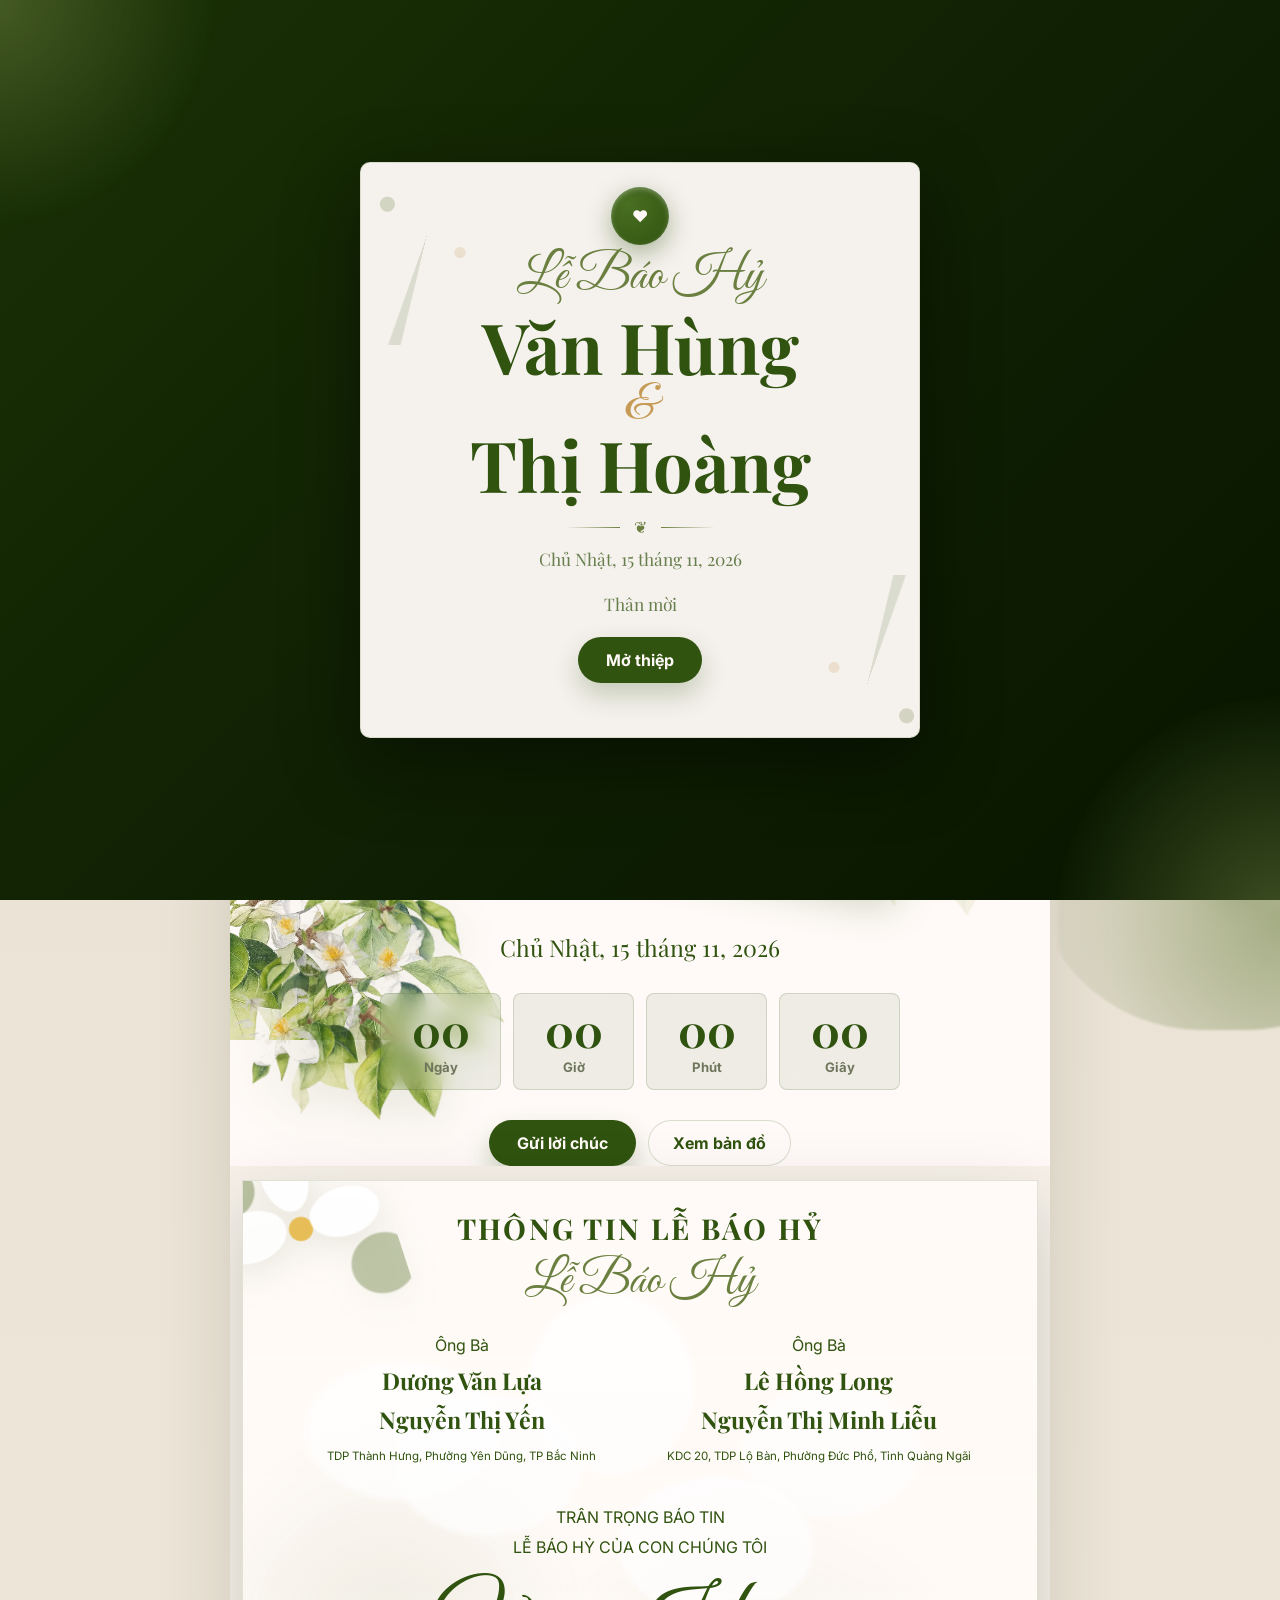
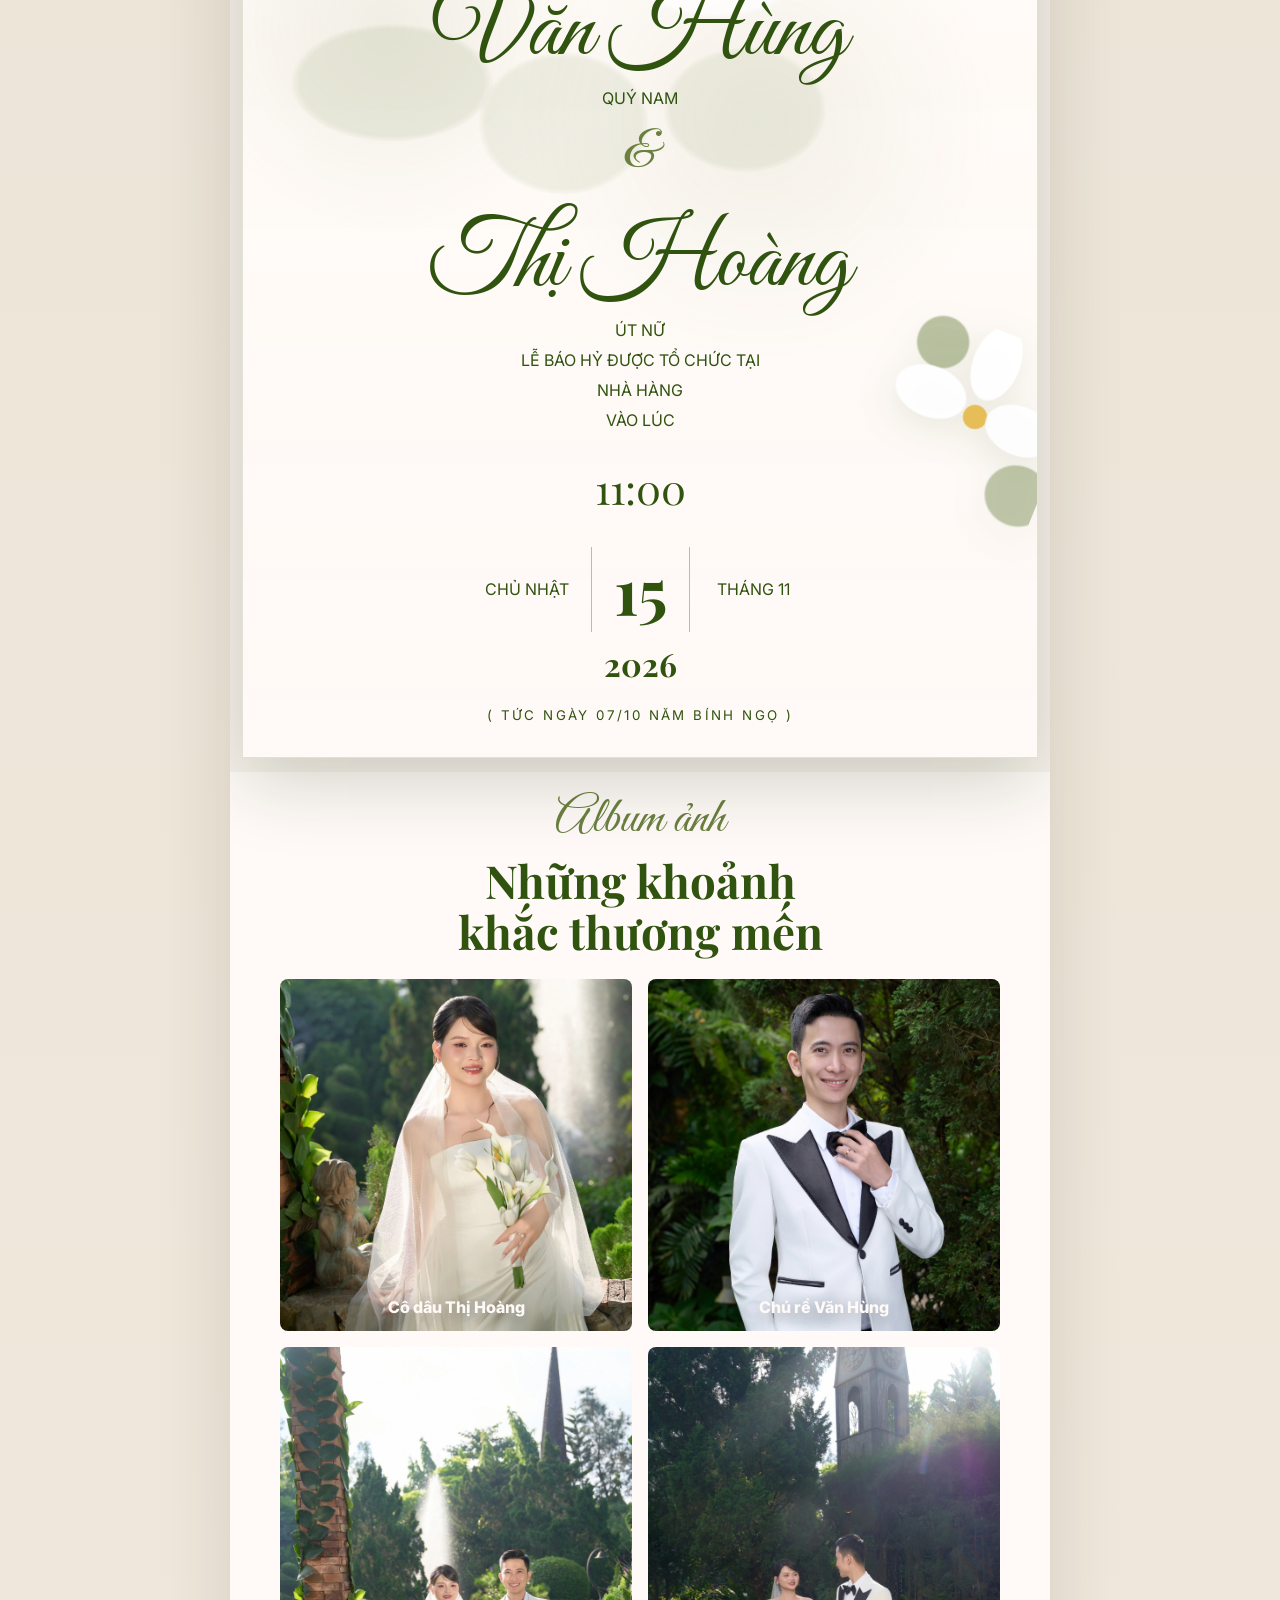
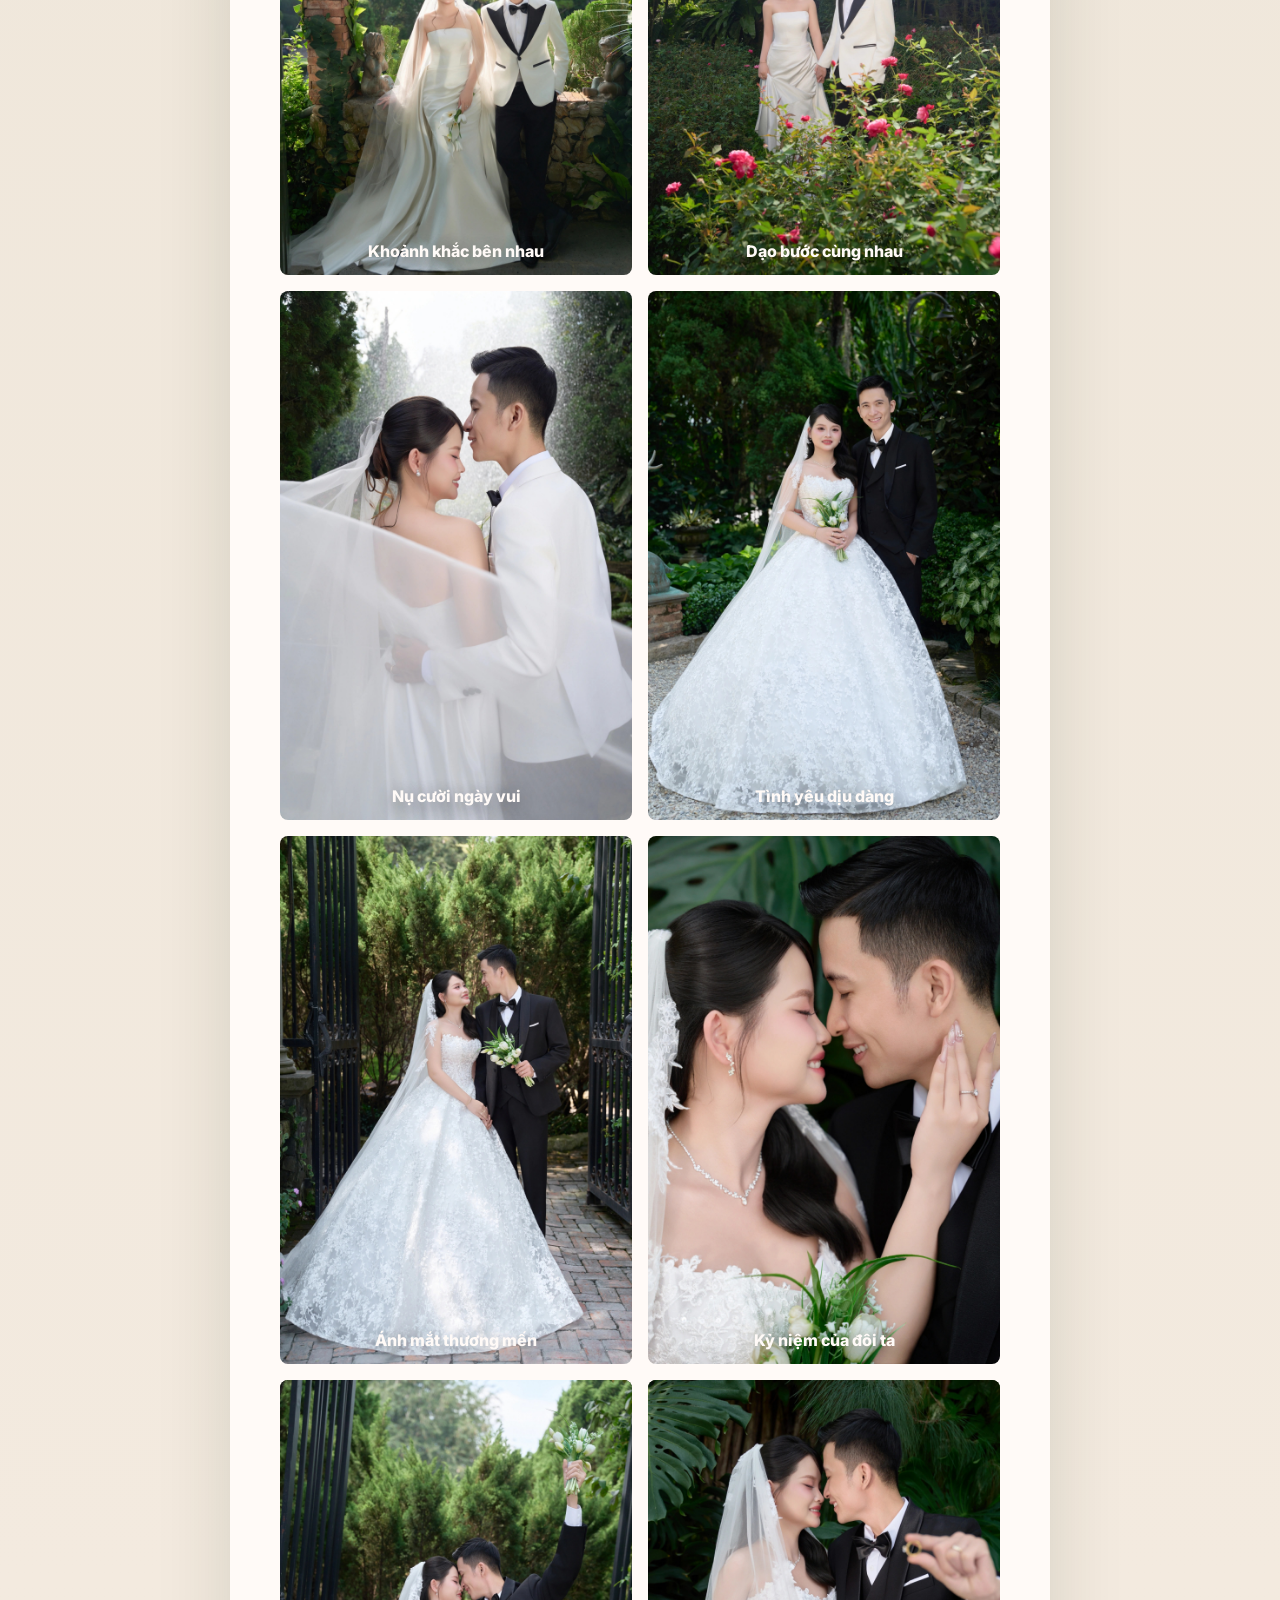
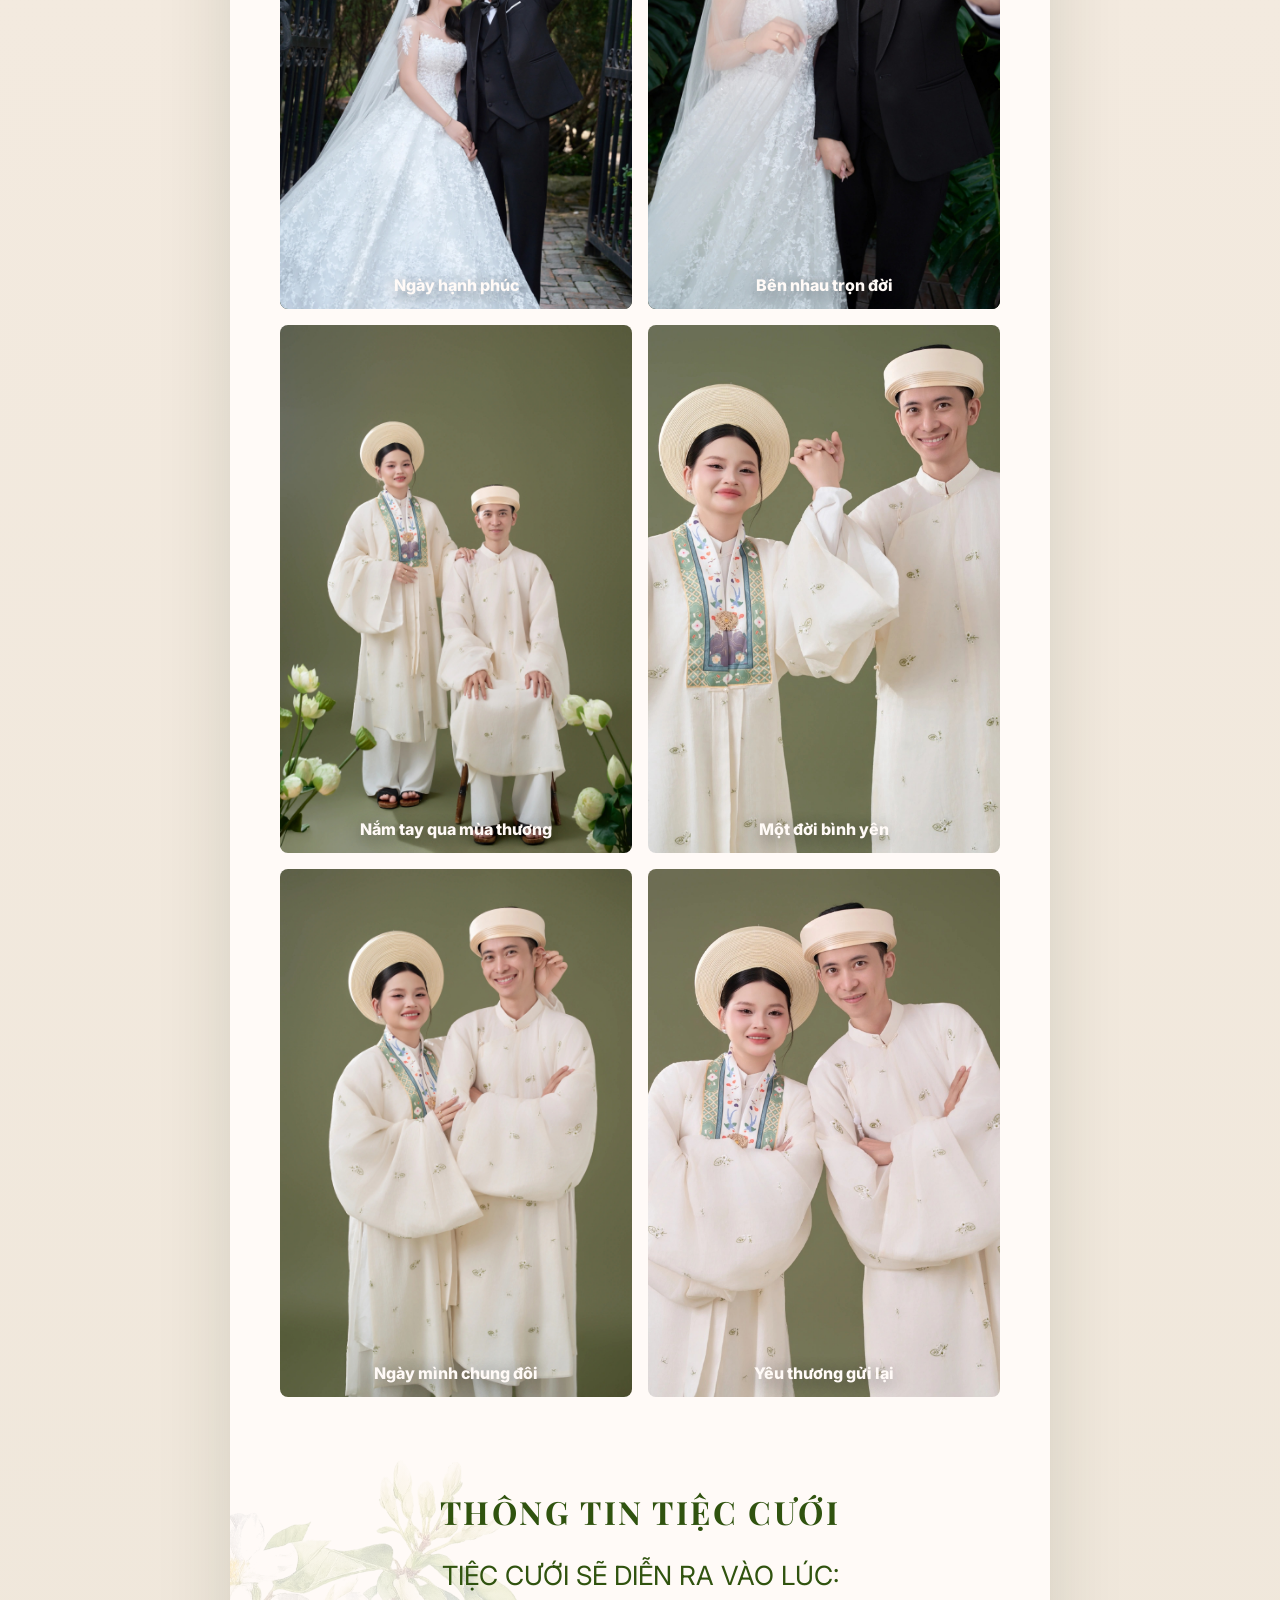
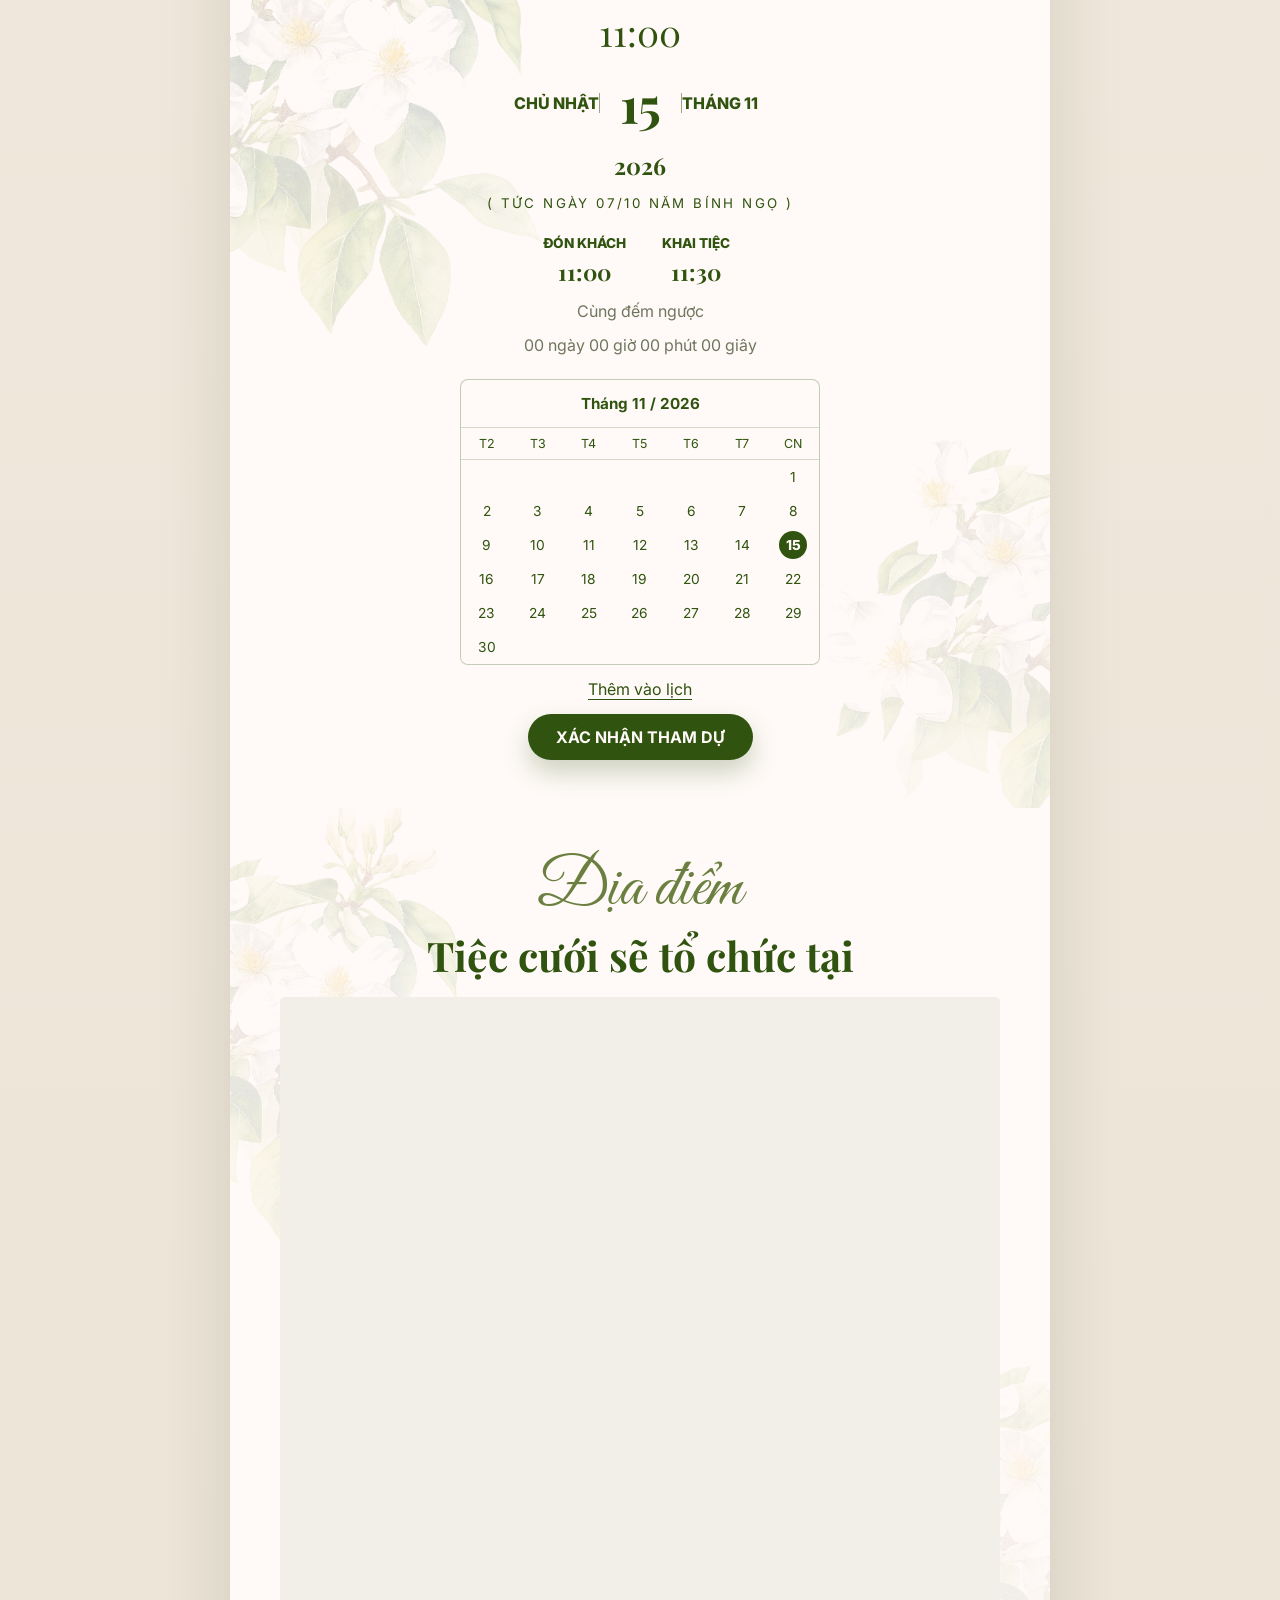
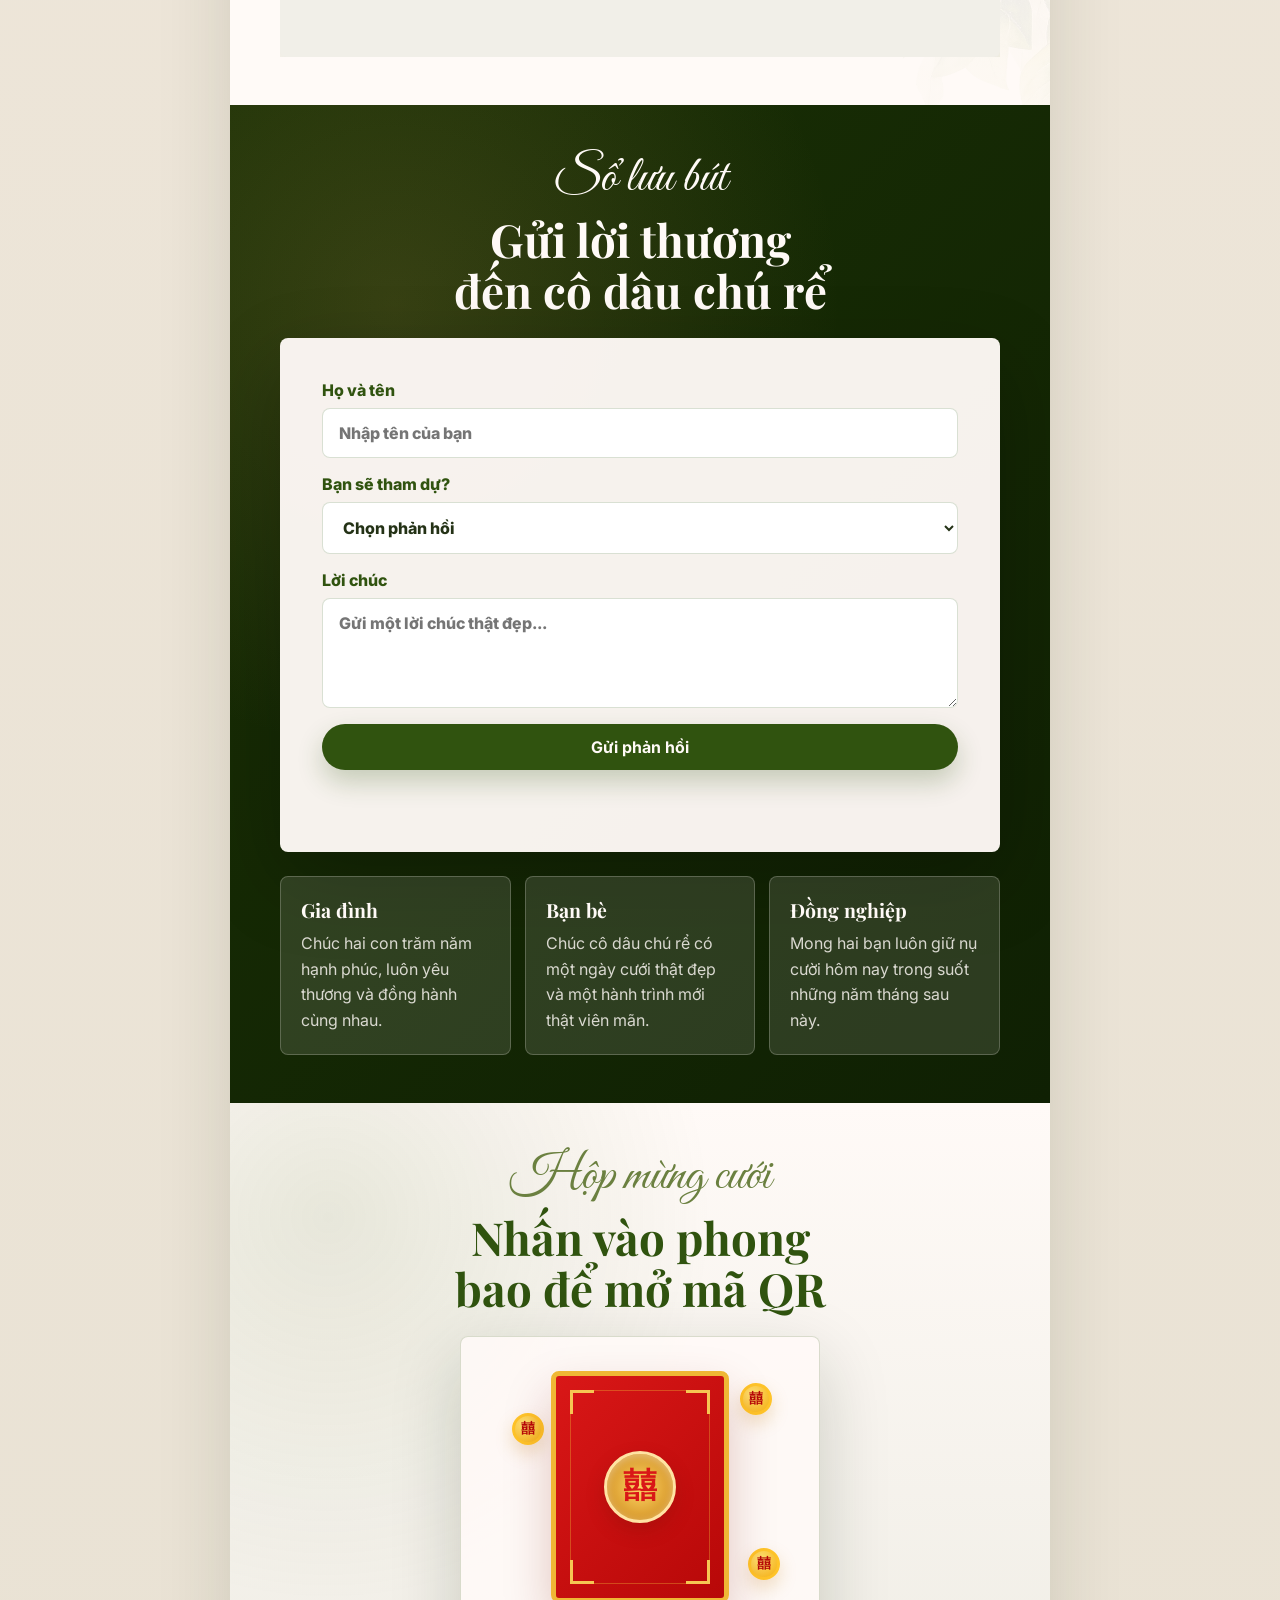
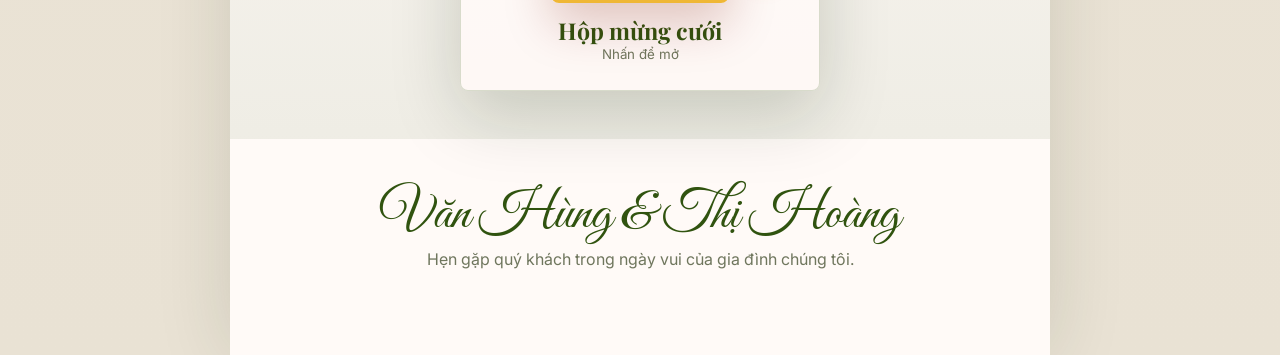
==== commit d69ed296: "Cap nhat gio le va tiec bao hy" ====
--- a/docs/index.html
+++ b/docs/index.html
@@ -217,7 +217,7 @@
                         </div>
                         <div>
                             <span>Khai ti&#x1EC7;c</span>
-                            <strong>12:00</strong>
+                            <strong>11:30</strong>
                         </div>
                 </div>
                 <p class="countdown-label">Cùng đếm ngược</p>
@@ -278,11 +278,11 @@
             </div>
             <div class="map-card">
                 <div class="map-frame">
-                    <iframe id="googleMapFrame" src="https://maps.google.com/maps?hl=vi&amp;q=T%C6%B0%20gia%20hai%20h%E1%BB%8D%2C%2055MP%2BH27%2C%20Y%C3%AAn%20D%C5%A9ng%2C%20B%E1%BA%AFc%20Ninh%2C%20Vi%E1%BB%87t%20Nam&amp;z=16&amp;ie=UTF8&amp;iwloc=B&amp;output=embed" title="Google Map đến 55MP&#x2B;H27, Y&#xEA;n D&#x169;ng, B&#x1EAF;c Ninh, Vi&#x1EC7;t Nam" loading="lazy" referrerpolicy="no-referrer-when-downgrade" allowfullscreen></iframe>
+                    <iframe id="googleMapFrame" src="https://maps.google.com/maps?hl=vi&amp;q=Nh%C3%A0%20h%C3%A0ng%20Hoa%20vi%C3%AAn%20S%C6%A1n%20Thu%E1%BB%B7%2C%2016%20%C4%90%C6%B0%E1%BB%9Dng%20S%E1%BB%91%201%2C%20Kp.1%2C%20Long%20B%C3%ACnh%2C%20H%E1%BB%93%20Ch%C3%AD%20Minh%20700000%2C%20Vi%E1%BB%87t%20Nam&amp;z=16&amp;ie=UTF8&amp;iwloc=B&amp;output=embed" title="Google Map đến 16 &#x110;&#x1B0;&#x1EDD;ng S&#x1ED1; 1, Kp.1, Long B&#xEC;nh, H&#x1ED3; Ch&#xED; Minh 700000, Vi&#x1EC7;t Nam" loading="lazy" referrerpolicy="no-referrer-when-downgrade" allowfullscreen></iframe>
                 </div>
                 <div class="map-info">
-                    <p class="map-venue">T&#x1B0; gia hai h&#x1ECD;</p>
-                    <p>55MP&#x2B;H27, Y&#xEA;n D&#x169;ng, B&#x1EAF;c Ninh, Vi&#x1EC7;t Nam</p>
+                    <p class="map-venue">Nh&#xE0; h&#xE0;ng Hoa vi&#xEA;n S&#x1A1;n Thu&#x1EF7;</p>
+                    <p>16 &#x110;&#x1B0;&#x1EDD;ng S&#x1ED1; 1, Kp.1, Long B&#xEC;nh, H&#x1ED3; Ch&#xED; Minh 700000, Vi&#x1EC7;t Nam</p>
                 </div>
             </div>
         </section>
@@ -315,7 +315,7 @@
                 </label>
                 <button class="primary-button" type="submit">Gửi phản hồi</button>
                 <p class="form-status" id="formStatus" role="status"></p>
-            <input name="__RequestVerificationToken" type="hidden" value="CfDJ8PxqZvun6WBMiqeOYggTH4O5bxWL2wHT_0mjtrWvKpCMqN8M8aVfwVGompCkd-dQKN2Xsx1mrq6Q2m0Ome1QnIeZNUFfu8_0zPtSVw7CMRop91UMxnfaWoabJ3HTL0PFIeq1VAJc-GvSfohInYqDgMQ" /></form>
+            <input name="__RequestVerificationToken" type="hidden" value="CfDJ8PxqZvun6WBMiqeOYggTH4MY5XhIHxggmhzugqnM0XKL3RvoeRSogXPy9CM5G_WY5vVhHmz9KasqpxywLqsW4D3WhAhNqju8R_urswX6PO8JmdvCqAC9YxOBGb5okfiw5y5h48X6ey4q-g9xM7dKcDg" /></form>
             <div class="wish-list">
                     <article>
                         <strong>Gia &#x111;&#xEC;nh</strong>
